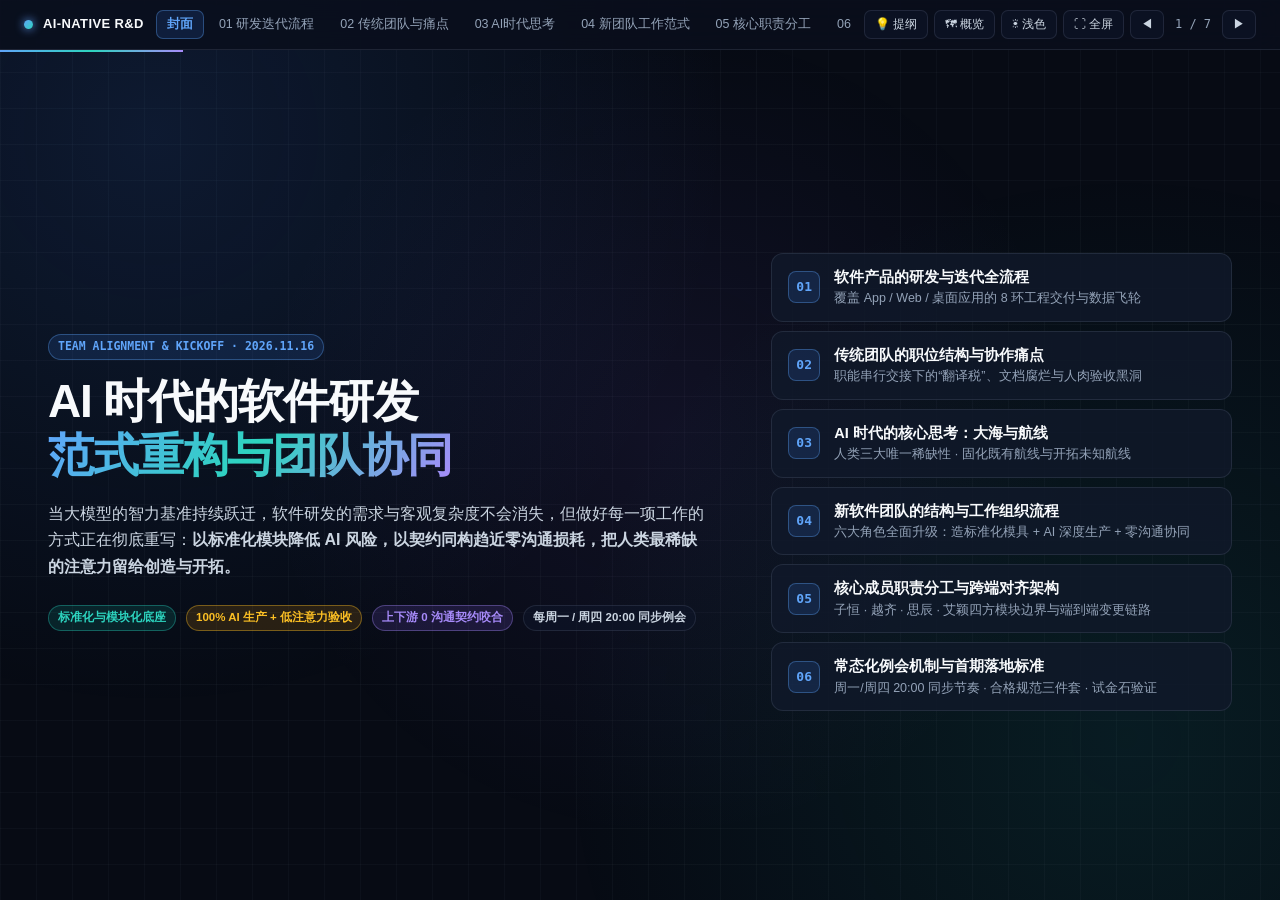
==== AI时代研发范式与团队分工.html @ 6a0eb31a "feat: update ia and flows doc" ====
<!DOCTYPE html>
<html lang="zh-CN" data-theme="dark">
<head>
  <meta charset="UTF-8" />
  <meta name="viewport" content="width=device-width, initial-scale=1.0" />
  <title>AI 时代的软件研发范式重构与团队协同启动会</title>
  <style>
    :root,
    [data-theme="dark"] {
      --bg-base: #070b14;
      --bg-ambient-1: rgba(59, 130, 246, 0.13);
      --bg-ambient-2: rgba(20, 184, 166, 0.10);
      --bg-ambient-3: rgba(139, 92, 246, 0.08);
      --bg-topbar: rgba(10, 15, 28, 0.86);
      --bg-card: rgba(17, 25, 42, 0.82);
      --bg-card-hover: rgba(24, 35, 58, 0.94);
      --bg-card-subtle: rgba(15, 23, 42, 0.55);
      --bg-elevated: #131c31;
      --bg-badge: rgba(59, 130, 246, 0.14);
      --border-subtle: rgba(148, 163, 184, 0.15);
      --border-strong: rgba(148, 163, 184, 0.28);
      --text-primary: #f8fafc;
      --text-secondary: #cbd5e1;
      --text-muted: #94a3b8;
      --accent-blue: #60a5fa;
      --accent-blue-bg: rgba(59, 130, 246, 0.14);
      --accent-blue-border: rgba(96, 165, 250, 0.35);
      --accent-teal: #2dd4bf;
      --accent-teal-bg: rgba(20, 184, 166, 0.14);
      --accent-teal-border: rgba(45, 212, 191, 0.35);
      --accent-amber: #fbbf24;
      --accent-amber-bg: rgba(245, 158, 11, 0.14);
      --accent-amber-border: rgba(251, 191, 36, 0.38);
      --accent-rose: #fb7185;
      --accent-rose-bg: rgba(244, 63, 94, 0.13);
      --accent-rose-border: rgba(251, 113, 133, 0.35);
      --accent-violet: #a78bfa;
      --accent-violet-bg: rgba(139, 92, 246, 0.15);
      --accent-violet-border: rgba(167, 139, 250, 0.36);
      --shadow-card: 0 10px 30px rgba(0, 0, 0, 0.32);
      --grid-line: rgba(148, 163, 184, 0.045);
      --ocean-deep: #071526;
      --ocean-mid: #0c233c;
      --ocean-ring: rgba(56, 189, 248, 0.16);
    }

    [data-theme="light"] {
      --bg-base: #f3f6fb;
      --bg-ambient-1: rgba(37, 99, 235, 0.07);
      --bg-ambient-2: rgba(13, 148, 136, 0.06);
      --bg-ambient-3: rgba(124, 58, 237, 0.05);
      --bg-topbar: rgba(255, 255, 255, 0.90);
      --bg-card: rgba(255, 255, 255, 0.94);
      --bg-card-hover: #ffffff;
      --bg-card-subtle: rgba(241, 245, 249, 0.85);
      --bg-elevated: #ffffff;
      --bg-badge: rgba(37, 99, 235, 0.09);
      --border-subtle: rgba(15, 23, 42, 0.10);
      --border-strong: rgba(15, 23, 42, 0.20);
      --text-primary: #0f172a;
      --text-secondary: #334155;
      --text-muted: #64748b;
      --accent-blue: #2563eb;
      --accent-blue-bg: rgba(37, 99, 235, 0.09);
      --accent-blue-border: rgba(37, 99, 235, 0.28);
      --accent-teal: #0d9488;
      --accent-teal-bg: rgba(13, 148, 136, 0.09);
      --accent-teal-border: rgba(13, 148, 136, 0.28);
      --accent-amber: #d97706;
      --accent-amber-bg: rgba(217, 119, 6, 0.10);
      --accent-amber-border: rgba(217, 119, 6, 0.30);
      --accent-rose: #e11d48;
      --accent-rose-bg: rgba(225, 29, 72, 0.08);
      --accent-rose-border: rgba(225, 29, 72, 0.26);
      --accent-violet: #7c3aed;
      --accent-violet-bg: rgba(124, 58, 237, 0.09);
      --accent-violet-border: rgba(124, 58, 237, 0.28);
      --shadow-card: 0 8px 24px rgba(15, 23, 42, 0.06);
      --grid-line: rgba(15, 23, 42, 0.035);
      --ocean-deep: #eff6ff;
      --ocean-mid: #e0f2fe;
      --ocean-ring: rgba(37, 99, 235, 0.22);
    }

    * {
      box-sizing: border-box;
      margin: 0;
      padding: 0;
    }

    html, body {
      width: 100%;
      height: 100%;
      overflow: hidden;
      background-color: var(--bg-base);
      color: var(--text-primary);
      font-family: -apple-system, BlinkMacSystemFont, "PingFang SC", "Hiragino Sans GB", "Microsoft YaHei", "Inter", sans-serif;
      -webkit-font-smoothing: antialiased;
      line-height: 1.55;
      transition: background-color 0.25s ease, color 0.25s ease;
    }

    body::before {
      content: "";
      position: fixed;
      inset: 0;
      pointer-events: none;
      background:
        radial-gradient(circle at 12% 15%, var(--bg-ambient-1), transparent 42%),
        radial-gradient(circle at 88% 82%, var(--bg-ambient-2), transparent 42%),
        radial-gradient(circle at 52% 48%, var(--bg-ambient-3), transparent 50%),
        linear-gradient(var(--grid-line) 1px, transparent 1px),
        linear-gradient(90deg, var(--grid-line) 1px, transparent 1px);
      background-size: 100% 100%, 100% 100%, 100% 100%, 36px 36px, 36px 36px;
      z-index: 0;
    }

    /* Top Navigation Bar */
    .topbar {
      position: relative;
      z-index: 30;
      height: 50px;
      display: flex;
      align-items: center;
      justify-content: space-between;
      padding: 0 24px;
      background: var(--bg-topbar);
      backdrop-filter: blur(14px);
      -webkit-backdrop-filter: blur(14px);
      border-bottom: 1px solid var(--border-subtle);
      gap: 12px;
    }

    .brand {
      display: flex;
      align-items: center;
      gap: 10px;
      font-size: 13px;
      font-weight: 700;
      letter-spacing: 0.03em;
      white-space: nowrap;
    }

    .brand-dot {
      width: 9px;
      height: 9px;
      border-radius: 50%;
      background: linear-gradient(135deg, var(--accent-blue), var(--accent-teal));
      box-shadow: 0 0 10px var(--accent-blue);
    }

    .nav-tabs {
      display: flex;
      align-items: center;
      gap: 4px;
      overflow-x: auto;
      scrollbar-width: none;
    }
    .nav-tabs::-webkit-scrollbar { display: none; }

    .nav-tab {
      border: 1px solid transparent;
      background: transparent;
      color: var(--text-muted);
      font-size: 12.5px;
      font-weight: 500;
      padding: 5px 10px;
      border-radius: 7px;
      cursor: pointer;
      white-space: nowrap;
      transition: all 0.18s ease;
      font-family: inherit;
    }

    .nav-tab:hover {
      color: var(--text-primary);
      background: var(--bg-card-subtle);
    }

    .nav-tab.active {
      color: var(--accent-blue);
      background: var(--accent-blue-bg);
      border-color: var(--accent-blue-border);
      font-weight: 600;
    }

    .controls {
      display: flex;
      align-items: center;
      gap: 6px;
      white-space: nowrap;
    }

    .ctrl-btn {
      border: 1px solid var(--border-subtle);
      background: var(--bg-card-subtle);
      color: var(--text-secondary);
      font-size: 12px;
      padding: 5px 10px;
      border-radius: 7px;
      cursor: pointer;
      display: inline-flex;
      align-items: center;
      gap: 5px;
      font-family: inherit;
      transition: all 0.16s ease;
    }

    .ctrl-btn:hover {
      border-color: var(--border-strong);
      color: var(--text-primary);
      background: var(--bg-card-hover);
    }

    .ctrl-btn.active {
      border-color: var(--accent-amber-border);
      background: var(--accent-amber-bg);
      color: var(--accent-amber);
    }

    .page-counter {
      font-family: "SF Mono", "JetBrains Mono", Menlo, monospace;
      font-size: 12px;
      color: var(--text-muted);
      min-width: 46px;
      text-align: center;
    }

    /* Progress Bar */
    .progress-track {
      position: fixed;
      top: 50px;
      left: 0;
      right: 0;
      height: 2px;
      background: transparent;
      z-index: 31;
    }

    .progress-fill {
      height: 100%;
      background: linear-gradient(90deg, var(--accent-blue), var(--accent-teal), var(--accent-violet));
      width: 0%;
      transition: width 0.3s cubic-bezier(0.22, 1, 0.36, 1);
    }

    /* Slide Stage */
    .deck-stage {
      position: relative;
      z-index: 10;
      width: 100%;
      height: calc(100vh - 50px);
      overflow: hidden;
    }

    .slide {
      position: absolute;
      inset: 0;
      padding: 22px 42px 26px;
      overflow-y: auto;
      display: none;
      flex-direction: column;
      opacity: 0;
      transform: translateY(10px);
      transition: opacity 0.28s ease, transform 0.28s ease;
    }

    .slide.active {
      display: flex;
      opacity: 1;
      transform: translateY(0);
    }

    .slide-inner {
      width: 100%;
      max-width: 1380px;
      margin: auto;
      display: flex;
      flex-direction: column;
      gap: 16px;
    }

    /* Common Header */
    .slide-header {
      display: flex;
      align-items: flex-end;
      justify-content: space-between;
      gap: 20px;
      border-bottom: 1px solid var(--border-subtle);
      padding-bottom: 12px;
    }

    .eyebrow {
      display: inline-flex;
      align-items: center;
      gap: 8px;
      font-family: "SF Mono", "JetBrains Mono", Menlo, monospace;
      font-size: 11.5px;
      font-weight: 600;
      text-transform: uppercase;
      letter-spacing: 0.08em;
      color: var(--accent-blue);
      margin-bottom: 5px;
    }

    .eyebrow-pill {
      padding: 2px 8px;
      border-radius: 999px;
      background: var(--accent-blue-bg);
      border: 1px solid var(--accent-blue-border);
    }

    .slide-title {
      font-size: clamp(22px, 2.1vw, 30px);
      font-weight: 800;
      letter-spacing: -0.02em;
      line-height: 1.25;
      color: var(--text-primary);
    }

    .slide-subtitle {
      font-size: 13.5px;
      color: var(--text-secondary);
      max-width: 540px;
      text-align: right;
      line-height: 1.5;
    }

    /* Cards & Utility Blocks */
    .card {
      background: var(--bg-card);
      border: 1px solid var(--border-subtle);
      border-radius: 14px;
      padding: 16px 18px;
      box-shadow: var(--shadow-card);
      backdrop-filter: blur(10px);
      -webkit-backdrop-filter: blur(10px);
      transition: border-color 0.2s ease, transform 0.2s ease, background 0.2s ease;
    }

    .card.interactive {
      cursor: pointer;
    }

    .card.interactive:hover {
      border-color: var(--accent-blue-border);
      background: var(--bg-card-hover);
      transform: translateY(-2px);
    }

    .badge {
      display: inline-flex;
      align-items: center;
      gap: 5px;
      font-size: 11.5px;
      font-weight: 600;
      padding: 3px 9px;
      border-radius: 999px;
      border: 1px solid var(--border-subtle);
      background: var(--bg-card-subtle);
      color: var(--text-secondary);
      white-space: nowrap;
    }

    .badge-blue { color: var(--accent-blue); background: var(--accent-blue-bg); border-color: var(--accent-blue-border); }
    .badge-teal { color: var(--accent-teal); background: var(--accent-teal-bg); border-color: var(--accent-teal-border); }
    .badge-amber { color: var(--accent-amber); background: var(--accent-amber-bg); border-color: var(--accent-amber-border); }
    .badge-rose { color: var(--accent-rose); background: var(--accent-rose-bg); border-color: var(--accent-rose-border); }
    .badge-violet { color: var(--accent-violet); background: var(--accent-violet-bg); border-color: var(--accent-violet-border); }

    .mono {
      font-family: "SF Mono", "JetBrains Mono", Menlo, monospace;
    }

    /* ================= SLIDE 00: COVER ================= */
    .cover-hero {
      padding: 28px 6px 10px;
      display: grid;
      grid-template-columns: 1.2fr 0.8fr;
      gap: 32px;
      align-items: center;
    }

    .cover-title {
      font-size: clamp(32px, 3.6vw, 50px);
      font-weight: 850;
      line-height: 1.18;
      letter-spacing: -0.025em;
      margin: 14px 0 18px;
    }

    .gradient-text {
      background: linear-gradient(125deg, var(--accent-blue), var(--accent-teal), var(--accent-violet));
      -webkit-background-clip: text;
      background-clip: text;
      color: transparent;
    }

    .cover-lead {
      font-size: clamp(15px, 1.25vw, 18px);
      color: var(--text-secondary);
      line-height: 1.68;
      max-width: 660px;
      margin-bottom: 24px;
    }

    .cover-meta-row {
      display: flex;
      flex-wrap: wrap;
      gap: 10px;
    }

    .agenda-stack {
      display: flex;
      flex-direction: column;
      gap: 9px;
    }

    .agenda-item {
      display: flex;
      align-items: center;
      gap: 14px;
      padding: 12px 16px;
      border-radius: 12px;
      background: var(--bg-card);
      border: 1px solid var(--border-subtle);
      cursor: pointer;
      transition: all 0.18s ease;
    }

    .agenda-item:hover {
      border-color: var(--accent-blue-border);
      transform: translateX(4px);
      background: var(--bg-card-hover);
    }

    .agenda-num {
      font-family: "SF Mono", "JetBrains Mono", Menlo, monospace;
      font-size: 13px;
      font-weight: 700;
      width: 32px;
      height: 32px;
      border-radius: 8px;
      display: flex;
      align-items: center;
      justify-content: center;
      background: var(--accent-blue-bg);
      color: var(--accent-blue);
      border: 1px solid var(--accent-blue-border);
      flex-shrink: 0;
    }

    .agenda-text h4 {
      font-size: 14.5px;
      font-weight: 700;
      color: var(--text-primary);
    }

    .agenda-text p {
      font-size: 12.5px;
      color: var(--text-muted);
      margin-top: 1px;
    }

    /* ================= SLIDE 01: PRODUCT LIFECYCLE ================= */
    .platform-strip {
      display: flex;
      align-items: center;
      justify-content: space-between;
      flex-wrap: wrap;
      gap: 12px;
      padding: 11px 18px;
      border-radius: 12px;
      background: var(--bg-card-subtle);
      border: 1px solid var(--border-subtle);
    }

    .platform-chips {
      display: flex;
      align-items: center;
      gap: 10px;
      flex-wrap: wrap;
    }

    .lifecycle-grid {
      display: grid;
      grid-template-columns: repeat(4, 1fr);
      gap: 14px;
      position: relative;
    }

    .stage-card {
      position: relative;
      display: flex;
      flex-direction: column;
      gap: 8px;
      padding: 15px 16px;
    }

    .stage-top {
      display: flex;
      align-items: center;
      justify-content: space-between;
      gap: 8px;
    }

    .stage-idx {
      font-family: "SF Mono", "JetBrains Mono", Menlo, monospace;
      font-size: 12px;
      font-weight: 700;
      padding: 2px 8px;
      border-radius: 6px;
    }

    .stage-card h3 {
      font-size: 16.5px;
      font-weight: 750;
      color: var(--text-primary);
    }

    .stage-card p {
      font-size: 13px;
      color: var(--text-secondary);
      line-height: 1.55;
    }

    .stage-deliverable {
      margin-top: auto;
      padding-top: 8px;
      border-top: 1px dashed var(--border-subtle);
      font-size: 12px;
      color: var(--text-muted);
      display: flex;
      align-items: center;
      justify-content: space-between;
      gap: 6px;
    }

    .flywheel-bar {
      display: flex;
      align-items: center;
      justify-content: space-between;
      gap: 16px;
      padding: 13px 20px;
      border-radius: 12px;
      background: linear-gradient(90deg, var(--accent-teal-bg), var(--accent-blue-bg));
      border: 1px solid var(--accent-teal-border);
    }

    /* ================= SLIDE 02: TRADITIONAL TEAM ================= */
    .trad-roles-grid {
      display: grid;
      grid-template-columns: repeat(4, 1fr);
      gap: 11px;
    }

    .trad-role {
      padding: 12px 14px;
      display: flex;
      flex-direction: column;
      gap: 5px;
    }

    .trad-role-head {
      display: flex;
      align-items: center;
      justify-content: space-between;
      gap: 8px;
    }

    .trad-role h4 {
      font-size: 15px;
      font-weight: 700;
    }

    .trad-role p {
      font-size: 12.5px;
      color: var(--text-secondary);
      line-height: 1.48;
    }

    .trad-artifact {
      font-size: 11.5px;
      color: var(--text-muted);
      margin-top: auto;
      padding-top: 6px;
      border-top: 1px solid var(--border-subtle);
    }

    .handoff-chain {
      display: flex;
      align-items: center;
      justify-content: space-between;
      padding: 10px 16px;
      border-radius: 11px;
      background: var(--accent-rose-bg);
      border: 1px solid var(--accent-rose-border);
      font-size: 12.5px;
      color: var(--text-primary);
      gap: 10px;
      flex-wrap: wrap;
    }

    .pain-grid {
      display: grid;
      grid-template-columns: repeat(3, 1fr);
      gap: 14px;
    }

    .pain-card {
      border-left: 3px solid var(--accent-rose);
      padding: 14px 16px;
      display: flex;
      flex-direction: column;
      gap: 6px;
    }

    .pain-card h4 {
      font-size: 15px;
      font-weight: 750;
      color: var(--accent-rose);
    }

    .pain-card p {
      font-size: 13px;
      color: var(--text-secondary);
      line-height: 1.55;
    }

    /* ================= SLIDE 03: AI ERA THINKING (OCEAN & ROUTES) ================= */
    .scarcity-banner {
      display: grid;
      grid-template-columns: 1.15fr 0.85fr;
      gap: 16px;
      padding: 14px 20px;
      border-radius: 14px;
      background: linear-gradient(120deg, var(--accent-amber-bg), var(--accent-violet-bg));
      border: 1px solid var(--accent-amber-border);
      align-items: center;
    }

    .scarcity-pills {
      display: flex;
      gap: 8px;
      justify-content: flex-end;
      flex-wrap: wrap;
    }

    .scarcity-pill {
      padding: 7px 13px;
      border-radius: 10px;
      background: var(--bg-card);
      border: 1px solid var(--accent-amber-border);
      font-size: 13px;
      font-weight: 700;
      color: var(--accent-amber);
    }

    .ocean-layout {
      display: grid;
      grid-template-columns: 1.05fr 0.95fr;
      gap: 18px;
      align-items: stretch;
    }

    .ocean-canvas-card {
      padding: 14px 16px;
      display: flex;
      flex-direction: column;
      justify-content: space-between;
      gap: 10px;
    }

    .ocean-svg-wrap {
      width: 100%;
      border-radius: 11px;
      overflow: hidden;
      border: 1px solid var(--border-subtle);
      background: radial-gradient(circle at 50% 50%, var(--ocean-mid), var(--ocean-deep));
    }

    .ocean-legend {
      display: grid;
      grid-template-columns: repeat(3, 1fr);
      gap: 8px;
      font-size: 12px;
    }

    .legend-box {
      padding: 7px 10px;
      border-radius: 8px;
      background: var(--bg-card-subtle);
      border: 1px solid var(--border-subtle);
    }

    .synergy-col {
      display: flex;
      flex-direction: column;
      gap: 12px;
    }

    .synergy-card {
      flex: 1;
      display: flex;
      flex-direction: column;
      gap: 8px;
      padding: 16px 18px;
    }

    .synergy-card h3 {
      font-size: 16.5px;
      font-weight: 750;
      display: flex;
      align-items: center;
      gap: 8px;
    }

    .synergy-card p, .synergy-card li {
      font-size: 13.2px;
      color: var(--text-secondary);
      line-height: 1.56;
    }

    .synergy-list {
      padding-left: 18px;
      display: flex;
      flex-direction: column;
      gap: 5px;
    }

    /* ================= SLIDE 04: NEW SOFTWARE TEAM ================= */
    .paradigm-pillars {
      display: grid;
      grid-template-columns: repeat(3, 1fr);
      gap: 12px;
    }

    .pillar-box {
      padding: 11px 14px;
      border-radius: 12px;
      background: var(--bg-card-subtle);
      border: 1px solid var(--border-subtle);
    }

    .pillar-box h4 {
      font-size: 13.5px;
      font-weight: 750;
      margin-bottom: 4px;
      display: flex;
      align-items: center;
      gap: 6px;
    }

    .pillar-box p {
      font-size: 12.2px;
      color: var(--text-secondary);
      line-height: 1.48;
    }

    .roles-bento {
      display: grid;
      grid-template-columns: repeat(3, 1fr);
      gap: 12px;
    }

    .role-new-card {
      padding: 13px 15px;
      display: flex;
      flex-direction: column;
      gap: 8px;
    }

    .role-new-top {
      display: flex;
      align-items: center;
      justify-content: space-between;
      gap: 8px;
    }

    .role-new-top h3 {
      font-size: 15.5px;
      font-weight: 750;
    }

    .dual-track-item {
      padding: 7px 10px;
      border-radius: 8px;
      background: var(--bg-card-subtle);
      border: 1px solid var(--border-subtle);
      font-size: 12.3px;
      line-height: 1.48;
      color: var(--text-secondary);
    }

    .dual-track-item strong {
      color: var(--text-primary);
      display: inline-block;
      margin-right: 4px;
    }

    /* ================= SLIDE 05: 4 MEMBERS ASSIGNMENT ================= */
    .scope-notice {
      display: flex;
      align-items: center;
      justify-content: space-between;
      flex-wrap: wrap;
      gap: 10px;
      padding: 10px 16px;
      border-radius: 11px;
      background: var(--accent-violet-bg);
      border: 1px solid var(--accent-violet-border);
      font-size: 12.8px;
    }

    .members-grid {
      display: grid;
      grid-template-columns: repeat(2, 1fr);
      gap: 13px;
    }

    .member-card {
      padding: 14px 17px;
      display: flex;
      flex-direction: column;
      gap: 9px;
      position: relative;
    }

    .member-header {
      display: flex;
      align-items: center;
      justify-content: space-between;
      gap: 10px;
    }

    .member-person {
      display: flex;
      align-items: center;
      gap: 10px;
    }

    .avatar {
      width: 34px;
      height: 34px;
      border-radius: 10px;
      display: flex;
      align-items: center;
      justify-content: center;
      font-weight: 800;
      font-size: 14px;
      flex-shrink: 0;
    }

    .member-name {
      font-size: 17px;
      font-weight: 800;
      color: var(--text-primary);
    }

    .member-role {
      font-size: 12px;
      color: var(--text-muted);
    }

    .member-points {
      list-style: none;
      display: flex;
      flex-direction: column;
      gap: 5px;
      font-size: 13px;
      color: var(--text-secondary);
      line-height: 1.5;
    }

    .member-points li {
      position: relative;
      padding-left: 15px;
    }

    .member-points li::before {
      content: "•";
      position: absolute;
      left: 2px;
      color: var(--accent-blue);
      font-weight: 900;
    }

    .align-tags {
      margin-top: auto;
      padding-top: 7px;
      border-top: 1px dashed var(--border-subtle);
      display: flex;
      align-items: center;
      flex-wrap: wrap;
      gap: 6px;
    }

    .topology-box {
      padding: 12px 18px;
      border-radius: 13px;
      background: var(--bg-card);
      border: 1px solid var(--accent-teal-border);
      display: flex;
      flex-direction: column;
      gap: 8px;
    }

    .pipeline-steps {
      display: grid;
      grid-template-columns: repeat(4, 1fr);
      gap: 10px;
      align-items: center;
    }

    .pipe-node {
      padding: 8px 12px;
      border-radius: 9px;
      background: var(--bg-card-subtle);
      border: 1px solid var(--border-strong);
      font-size: 12.5px;
      position: relative;
    }

    .pipe-node:not(:last-child)::after {
      content: "➔";
      position: absolute;
      right: -10px;
      top: 50%;
      transform: translateY(-50%);
      font-size: 11px;
      color: var(--accent-teal);
      font-weight: 800;
      z-index: 2;
    }

    @media (max-width: 1120px) {
      .pipe-node:not(:last-child)::after {
        display: none;
      }
    }

    .pipe-node strong {
      display: block;
      font-size: 13px;
      color: var(--accent-teal);
      margin-bottom: 2px;
    }

    /* ================= SLIDE 06: RHYTHM & NEXT STEPS ================= */
    .rhythm-layout {
      display: grid;
      grid-template-columns: 1.05fr 0.95fr;
      gap: 16px;
    }

    .cadence-hero {
      padding: 18px 20px;
      border-radius: 14px;
      background: linear-gradient(135deg, var(--accent-blue-bg), var(--accent-teal-bg));
      border: 1px solid var(--accent-blue-border);
      display: flex;
      flex-direction: column;
      gap: 12px;
    }

    .clock-row {
      display: flex;
      align-items: center;
      gap: 12px;
      flex-wrap: wrap;
    }

    .time-pill {
      font-family: "SF Mono", "JetBrains Mono", Menlo, monospace;
      font-size: 18px;
      font-weight: 800;
      padding: 8px 16px;
      border-radius: 11px;
      background: var(--bg-card);
      border: 1px solid var(--accent-blue-border);
      color: var(--accent-blue);
    }

    .deliverable-list {
      display: flex;
      flex-direction: column;
      gap: 10px;
    }

    .deliv-item {
      padding: 12px 14px;
      border-radius: 11px;
      background: var(--bg-card-subtle);
      border: 1px solid var(--border-subtle);
      display: flex;
      gap: 12px;
      align-items: flex-start;
    }

    .deliv-num {
      width: 26px;
      height: 26px;
      border-radius: 7px;
      background: var(--accent-teal-bg);
      color: var(--accent-teal);
      border: 1px solid var(--accent-teal-border);
      font-family: "SF Mono", "JetBrains Mono", Menlo, monospace;
      font-size: 12.5px;
      font-weight: 700;
      display: flex;
      align-items: center;
      justify-content: center;
      flex-shrink: 0;
      margin-top: 2px;
    }

    .mindset-strip {
      display: grid;
      grid-template-columns: repeat(3, 1fr);
      gap: 13px;
    }

    /* Speaker Notes Drawer */
    .notes-drawer {
      position: fixed;
      bottom: 16px;
      right: 20px;
      width: min(480px, calc(100vw - 40px));
      background: var(--bg-elevated);
      border: 1px solid var(--accent-amber-border);
      border-radius: 14px;
      padding: 14px 18px;
      box-shadow: 0 20px 45px rgba(0, 0, 0, 0.5);
      z-index: 60;
      display: none;
      flex-direction: column;
      gap: 8px;
    }

    .notes-drawer.open {
      display: flex;
    }

    .notes-header {
      display: flex;
      align-items: center;
      justify-content: space-between;
      font-size: 12.5px;
      font-weight: 700;
      color: var(--accent-amber);
    }

    .notes-body {
      font-size: 13px;
      color: var(--text-secondary);
      line-height: 1.6;
    }

    /* Spotlight Modal */
    .modal-backdrop {
      position: fixed;
      inset: 0;
      background: rgba(3, 7, 18, 0.76);
      backdrop-filter: blur(8px);
      -webkit-backdrop-filter: blur(8px);
      z-index: 80;
      display: none;
      align-items: center;
      justify-content: center;
      padding: 24px;
    }

    .modal-backdrop.open {
      display: flex;
    }

    .modal-card {
      width: min(720px, 100%);
      background: var(--bg-elevated);
      border: 1px solid var(--accent-blue-border);
      border-radius: 18px;
      padding: 28px 32px;
      box-shadow: 0 24px 60px rgba(0, 0, 0, 0.55);
      display: flex;
      flex-direction: column;
      gap: 16px;
    }

    /* Overview Grid Modal */
    .overview-modal {
      position: fixed;
      inset: 0;
      background: var(--bg-topbar);
      backdrop-filter: blur(14px);
      -webkit-backdrop-filter: blur(14px);
      z-index: 75;
      display: none;
      flex-direction: column;
      padding: 32px 44px;
      overflow-y: auto;
    }

    .overview-modal.open {
      display: flex;
    }

    .overview-grid {
      display: grid;
      grid-template-columns: repeat(auto-fill, minmax(300px, 1fr));
      gap: 16px;
      margin-top: 20px;
    }

    .overview-item {
      padding: 18px;
      border-radius: 14px;
      background: var(--bg-card);
      border: 1px solid var(--border-subtle);
      cursor: pointer;
      transition: all 0.18s ease;
    }

    .overview-item:hover, .overview-item.current {
      border-color: var(--accent-blue);
      transform: translateY(-3px);
    }

    @media (max-width: 1120px) {
      .cover-hero, .ocean-layout, .rhythm-layout, .scarcity-banner {
        grid-template-columns: 1fr;
      }
      .lifecycle-grid, .trad-roles-grid {
        grid-template-columns: repeat(2, 1fr);
      }
      .roles-bento, .pain-grid, .paradigm-pillars, .mindset-strip {
        grid-template-columns: 1fr;
      }
      .members-grid, .pipeline-steps {
        grid-template-columns: 1fr;
      }
      .slide {
        padding: 18px 20px 28px;
      }
      .slide-header {
        flex-direction: column;
        align-items: flex-start;
      }
      .slide-subtitle {
        text-align: left;
      }
    }

    @media print {
      html, body {
        height: auto;
        overflow: visible;
        background: #ffffff !important;
        color: #0f172a !important;
      }
      .topbar, .progress-track, .notes-drawer, .modal-backdrop, .overview-modal {
        display: none !important;
      }
      .deck-stage {
        height: auto;
        overflow: visible;
      }
      .slide {
        position: relative;
        display: flex !important;
        opacity: 1 !important;
        transform: none !important;
        page-break-after: always;
        min-height: 95vh;
        padding: 24px;
      }
    }
  </style>
</head>
<body>

  <!-- Top Navigation & Presenter Controls -->
  <header class="topbar">
    <div class="brand">
      <span class="brand-dot"></span>
      <span>AI-NATIVE R&amp;D</span>
    </div>

    <nav class="nav-tabs" id="navTabs">
      <button class="nav-tab active" data-index="0">封面</button>
      <button class="nav-tab" data-index="1">01 研发迭代流程</button>
      <button class="nav-tab" data-index="2">02 传统团队与痛点</button>
      <button class="nav-tab" data-index="3">03 AI时代思考</button>
      <button class="nav-tab" data-index="4">04 新团队工作范式</button>
      <button class="nav-tab" data-index="5">05 核心职责分工</button>
      <button class="nav-tab" data-index="6">06 双周例会与落地</button>
    </nav>

    <div class="controls">
      <button class="ctrl-btn" id="btnNotes" title="切换演讲提纲 (快捷键 N)">💡 提纲</button>
      <button class="ctrl-btn" id="btnOverview" title="全览导航 (快捷键 G)">🗺 概览</button>
      <button class="ctrl-btn" id="btnTheme" title="切换深浅色主题 (快捷键 T)">☀ 浅色</button>
      <button class="ctrl-btn" id="btnFullscreen" title="全屏演示 (快捷键 F)">⛶ 全屏</button>
      <button class="ctrl-btn" id="btnPrev" title="上一页 (←)">◀</button>
      <span class="page-counter" id="pageCounter">1 / 7</span>
      <button class="ctrl-btn" id="btnNext" title="下一页 (→)">▶</button>
    </div>
  </header>

  <div class="progress-track">
    <div class="progress-fill" id="progressFill"></div>
  </div>

  <!-- Main Slides Stage -->
  <main class="deck-stage" id="deckStage">

    <!-- ==================== SLIDE 00: COVER ==================== -->
    <section class="slide active" data-notes="【开场话术提示】今晚召集大家一起开会，核心有两件事：第一，对齐我们对软件研发全貌、传统协作痛点以及 AI 时代团队如何协同的底层共识；第二，明确接下来我们团队在产品、UI/UX、iOS、Android、Go、Python 各个方向上的标准化建设分工，以及之后每周一、周四晚 8 点的常态化同步机制。">
      <div class="slide-inner">
        <div class="cover-hero">
          <div>
            <span class="badge badge-blue mono">TEAM ALIGNMENT &amp; KICKOFF · 2026.11.16</span>
            <h1 class="cover-title">
              AI 时代的软件研发<br />
              <span class="gradient-text">范式重构与团队协同</span>
            </h1>
            <p class="cover-lead">
              当大模型的智力基准持续跃迁，软件研发的需求与客观复杂度不会消失，但做好每一项工作的方式正在彻底重写：<strong>以标准化模块降低 AI 风险，以契约同构趋近零沟通损耗，把人类最稀缺的注意力留给创造与开拓。</strong>
            </p>
            <div class="cover-meta-row">
              <span class="badge badge-teal">标准化与模块化底座</span>
              <span class="badge badge-amber">100% AI 生产 + 低注意力验收</span>
              <span class="badge badge-violet">上下游 0 沟通契约咬合</span>
              <span class="badge">每周一 / 周四 20:00 同步例会</span>
            </div>
          </div>

          <div class="agenda-stack">
            <div class="agenda-item" onclick="goToSlide(1)">
              <div class="agenda-num">01</div>
              <div class="agenda-text">
                <h4>软件产品的研发与迭代全流程</h4>
                <p>覆盖 App / Web / 桌面应用的 8 环工程交付与数据飞轮</p>
              </div>
            </div>
            <div class="agenda-item" onclick="goToSlide(2)">
              <div class="agenda-num">02</div>
              <div class="agenda-text">
                <h4>传统团队的职位结构与协作痛点</h4>
                <p>职能串行交接下的“翻译税”、文档腐烂与人肉验收黑洞</p>
              </div>
            </div>
            <div class="agenda-item" onclick="goToSlide(3)">
              <div class="agenda-num">03</div>
              <div class="agenda-text">
                <h4>AI 时代的核心思考：大海与航线</h4>
                <p>人类三大唯一稀缺性 · 固化既有航线与开拓未知航线</p>
              </div>
            </div>
            <div class="agenda-item" onclick="goToSlide(4)">
              <div class="agenda-num">04</div>
              <div class="agenda-text">
                <h4>新软件团队的结构与工作组织流程</h4>
                <p>六大角色全面升级：造标准化模具 + AI 深度生产 + 零沟通协同</p>
              </div>
            </div>
            <div class="agenda-item" onclick="goToSlide(5)">
              <div class="agenda-num">05</div>
              <div class="agenda-text">
                <h4>核心成员职责分工与跨端对齐架构</h4>
                <p>子恒 · 越齐 · 思辰 · 艾颖四方模块边界与端到端变更链路</p>
              </div>
            </div>
            <div class="agenda-item" onclick="goToSlide(6)">
              <div class="agenda-num">06</div>
              <div class="agenda-text">
                <h4>常态化例会机制与首期落地标准</h4>
                <p>周一/周四 20:00 同步节奏 · 合格规范三件套 · 试金石验证</p>
              </div>
            </div>
          </div>
        </div>
      </div>
    </section>

    <!-- ==================== SLIDE 01: PRODUCT R&D LIFECYCLE ==================== -->
    <section class="slide" data-notes="【第 1 页提示】先拉齐客观全貌：无论做 iOS/Android App、Web 还是桌面客户端，一套完整软件工程都逃不开这 8 个环节（在原本 7 环基础上补齐了连接开发与上线的测试验证环）。重点强调底部：数据分析和运维监控不是终点，而是反哺下一轮需求调研与产品设计的闭环飞轮。">
      <div class="slide-inner">
        <div class="slide-header">
          <div>
            <div class="eyebrow"><span class="eyebrow-pill">PAGE 01</span> SOFTWARE ENGINEERING LIFECYCLE</div>
            <h2 class="slide-title">软件产品的研发与持续迭代全流程</h2>
          </div>
          <p class="slide-subtitle">
            无论是移动 App、Web 应用还是桌面端软件，从想法诞生到持续生命力演进，均由以下环环相扣的工程闭环构成。
          </p>
        </div>

        <div class="platform-strip">
          <div style="font-size:13px;font-weight:700;color:var(--text-primary);">统一适用的产品终端形态：</div>
          <div class="platform-chips">
            <span class="badge badge-blue">📱 移动 App 应用（iOS / Android）</span>
            <span class="badge badge-teal">🌐 Web 响应式应用（Browser / H5）</span>
            <span class="badge badge-violet">🖥 桌面应用（macOS / Windows）</span>
          </div>
        </div>

        <div class="lifecycle-grid">
          <div class="card stage-card">
            <div class="stage-top">
              <span class="stage-idx badge-amber">STEP 01</span>
              <span class="badge">价值源头</span>
            </div>
            <h3>需求调研</h3>
            <p>洞察真实用户痛点与高频场景，评估市场空间与商业可行性，明确“为谁解决什么真问题”。</p>
            <div class="stage-deliverable"><span>核心产出</span><strong>痛点洞察 / 机会边界</strong></div>
          </div>

          <div class="card stage-card">
            <div class="stage-top">
              <span class="stage-idx badge-blue">STEP 02</span>
              <span class="badge">逻辑定义</span>
            </div>
            <h3>产品设计</h3>
            <p>划定功能范围，抽象静态领域数据模型与动态业务规则，规划多端信息架构、流程与单页规格。</p>
            <div class="stage-deliverable"><span>核心产出</span><strong>产品规格书 / 交互原型</strong></div>
          </div>

          <div class="card stage-card">
            <div class="stage-top">
              <span class="stage-idx badge-violet">STEP 03</span>
              <span class="badge">体验具象</span>
            </div>
            <h3>UI / UX 设计</h3>
            <p>建立品牌视觉语言（色彩/字体/间距）、跨页复用组件体系与多端栅格适配，打磨交互体验细节。</p>
            <div class="stage-deliverable"><span>核心产出</span><strong>设计系统 / 高保真设计稿</strong></div>
          </div>

          <div class="card stage-card">
            <div class="stage-top">
              <span class="stage-idx badge-teal">STEP 04</span>
              <span class="badge">视图交互</span>
            </div>
            <h3>前端 / 客户端开发</h3>
            <p>在 App（iOS/Android）、Web 或桌面端实现界面组件渲染、本地状态管理、路由流转与接口对接。</p>
            <div class="stage-deliverable"><span>核心产出</span><strong>多端客户端安装包 / 前端工程</strong></div>
          </div>

          <div class="card stage-card">
            <div class="stage-top">
              <span class="stage-idx badge-teal">STEP 05</span>
              <span class="badge">数据与逻辑底座</span>
            </div>
            <h3>后端开发</h3>
            <p>构建领域服务（Go / Python 等）、数据库持久化表结构、API 接口契约、权限鉴权与高并发治理。</p>
            <div class="stage-deliverable"><span>核心产出</span><strong>服务端工程 / API 接口服务</strong></div>
          </div>

          <div class="card stage-card">
            <div class="stage-top">
              <span class="stage-idx badge-blue">STEP 06</span>
              <span class="badge">质量门禁</span>
            </div>
            <h3>测试与验收</h3>
            <p>前后端全链路联调，覆盖正常路径、边界条件与极端异常状态核验，确保交付质量符合预期。</p>
            <div class="stage-deliverable"><span>核心产出</span><strong>验收报告 / 准出放行单</strong></div>
          </div>

          <div class="card stage-card">
            <div class="stage-top">
              <span class="stage-idx badge-violet">STEP 07</span>
              <span class="badge">稳定交付</span>
            </div>
            <h3>系统运维</h3>
            <p>搭建 CI/CD 持续集成部署流水线、多环境隔离、灰度发布策略、线上性能监控告警与容灾回滚。</p>
            <div class="stage-deliverable"><span>核心产出</span><strong>稳定生产环境 / 监控体系</strong></div>
          </div>

          <div class="card stage-card">
            <div class="stage-top">
              <span class="stage-idx badge-amber">STEP 08</span>
              <span class="badge">度量反哺</span>
            </div>
            <h3>数据分析</h3>
            <p>围绕北极星指标与核心转化漏斗采集埋点事件，量化验证产品假设、定位流失卡点并驱动新迭代。</p>
            <div class="stage-deliverable"><span>核心产出</span><strong>漏斗归因洞察 / 迭代输入</strong></div>
          </div>
        </div>

        <div class="flywheel-bar">
          <div style="display:flex;align-items:center;gap:10px;font-size:13.5px;">
            <span class="badge badge-teal mono">ITERATION FLYWHEEL</span>
            <span><strong>持续迭代闭环：</strong>需求调研 → 产品 → 设计 → 前后端研发 → 测试运维上线 → <strong>数据分析与线上反馈逆向驱动下一轮产品演进</strong></span>
          </div>
          <span class="mono" style="font-size:12px;color:var(--accent-teal);">01 ➔ 08 ➔ 01 LOOP</span>
        </div>
      </div>
    </section>

    <!-- ==================== SLIDE 02: TRADITIONAL TEAM & PAIN POINTS ==================== -->
    <section class="slide" data-notes="【第 2 页提示】传统团队按职能切分成了 7~8 个独立工种。这套分工在纯手工时代合理，但今天暴露出三大致命内耗：1. 每一棒都在用不同语言重写同一件事（传话筒翻译税）；2. 文档和设计稿都是阶段性快照，改三次就和线上代码脱节（没有单一事实源，AI 读了也会精神分裂）；3. 因为上游没刚性契约，验收全靠人肉盯细节。">
      <div class="slide-inner">
        <div class="slide-header">
          <div>
            <div class="eyebrow"><span class="eyebrow-pill">PAGE 02</span> TRADITIONAL ORGANIZATION &amp; FRICTION</div>
            <h2 class="slide-title">传统软件团队的职位结构与工作组织痛点</h2>
          </div>
          <p class="slide-subtitle">
            按专业职能切分岗位、以人工文档和会议推进交接，每一棒都在产生“信息翻译损耗”。
          </p>
        </div>

        <div class="trad-roles-grid">
          <div class="card trad-role">
            <div class="trad-role-head"><h4>用户与商业研究</h4><span class="badge">洞察岗</span></div>
            <p>竞品调研、用户访谈、商业测算，输出独立的行业与用研分析报告。</p>
            <div class="trad-artifact">传统交付：PPT 调研报告 / 访谈纪要</div>
          </div>
          <div class="card trad-role">
            <div class="trad-role-head"><h4>产品经理 (PM)</h4><span class="badge">定义岗</span></div>
            <p>把调研转化为功能需求，撰写大段自然语言 PRD，频繁拉会对齐各方理解。</p>
            <div class="trad-artifact">传统交付：散文式 PRD / 阶段增量补充包</div>
          </div>
          <div class="card trad-role">
            <div class="trad-role-head"><h4>UI / UX 设计师</h4><span class="badge">视觉岗</span></div>
            <p>消化 PRD 后逐张绘制页面画板，手动维护图层命名、切图标注与交互说明。</p>
            <div class="trad-artifact">传统交付：独立设计图层 / 静态标注稿</div>
          </div>
          <div class="card trad-role">
            <div class="trad-role-head"><h4>前端开发工程师</h4><span class="badge">客户端岗</span></div>
            <p>对照设计稿手写布局与状态逻辑，再对接后端接口字段，多端各自独立实现。</p>
            <div class="trad-artifact">传统交付：各端异构 UI 与状态代码</div>
          </div>
          <div class="card trad-role">
            <div class="trad-role-head"><h4>后端开发工程师</h4><span class="badge">服务端岗</span></div>
            <p>自行理解业务并建表、写接口 CRUD，维护另一套接口文档供前端联调。</p>
            <div class="trad-artifact">传统交付：数据库表 / 手写接口文档</div>
          </div>
          <div class="card trad-role">
            <div class="trad-role-head"><h4>数据分析师</h4><span class="badge">度量岗</span></div>
            <p>往往在功能开发尾声补提埋点表格，上线后手工写 SQL 取数制作分析报表。</p>
            <div class="trad-artifact">传统交付：Excel 埋点需求表 / 专题报表</div>
          </div>
          <div class="card trad-role">
            <div class="trad-role-head"><h4>运维工程师</h4><span class="badge">基建岗</span></div>
            <p>管理服务器环境配置、打包发版审批、盯守线上报警并配合研发排查事故。</p>
            <div class="trad-artifact">传统交付：部署脚本 / 运维工单响应</div>
          </div>
          <div class="card trad-role">
            <div class="trad-role-head"><h4>测试 / QA (穿插)</h4><span class="badge">质检岗</span></div>
            <p>重新阅读 PRD 编写测试用例，搭建前置数据并大量依靠人工点击回归验收。</p>
            <div class="trad-artifact">传统交付：手工测试表 / Bug 缺陷单</div>
          </div>
        </div>

        <div class="handoff-chain">
          <strong>传统串行“传话筒”链路：</strong>
          <span>用研报告 ➔ 散文 PRD ➔ 独立设计稿 ➔ iOS/Android/Web 各自理解编码 ⇄ 后端接口表 ➔ 手工测试回归 ➔ 事后补埋点</span>
        </div>

        <div class="pain-grid">
          <div class="card pain-card">
            <h4>痛点一：多源异构与高昂“翻译税”</h4>
            <p>产品、设计、客户端、后端各自使用完全不同的目录结构与术语命名。每一次上下游交接都是一次“有损人工翻译”，开会拉通成本随人数呈指数级膨胀。</p>
          </div>
          <div class="card pain-card">
            <h4>痛点二：快照文档腐烂，无单一事实源</h4>
            <p>习惯堆砌“一期 PRD”、“V1.2 变更说明”，迭代三轮后没有任何一份文档代表当前系统的完整真相。AI 一旦读取这种前后矛盾的碎片，必然产生严重幻觉。</p>
          </div>
          <div class="card pain-card">
            <h4>痛点三：高注意力消耗的验收黑洞</h4>
            <p>因为上游缺乏严密的结构化契约，下游实现不可控，团队不得不把大量宝贵注意力耗费在反复评审对细节、逐行查低级 Bug 与手工凑数据点页面上。</p>
          </div>
        </div>
      </div>
    </section>

    <!-- ==================== SLIDE 03: AI ERA THINKING (OCEAN & SHIPPING LANES) ==================== -->
    <section class="slide" data-notes="【第 3 页提示】这是整场会的灵魂页：大模型越来越强，代码和文档的生产本身不再稀缺，人类只剩三样东西真正稀缺：注意力、创造力、信息吞吐带宽。怎么协同？左边用大海打比方：大海是 AI 的全部知识与潜在能力圈；如果我们不在海上建航标规范，AI 就会概率发散迷航，我们验收要花 100% 注意力。所以第一件事是把已会做的事高度标准化、模块化，修成有灯塔的固定航线；第二件事是借助 AI 去未知海域开拓新航线，跑通后再修成新的自动化航线！">
      <div class="slide-inner">
        <div class="slide-header">
          <div>
            <div class="eyebrow"><span class="eyebrow-pill">PAGE 03</span> THINKING IN THE AI ERA</div>
            <h2 class="slide-title">AI 时代的底层思考：稀缺性转移与“大海航线”协同论</h2>
          </div>
          <p class="slide-subtitle">
            当大模型智力基准不断跃升，“生成与执行”不再稀缺，人机协同的核心转向保护与放大人类稀缺带宽。
          </p>
        </div>

        <div class="scarcity-banner">
          <div>
            <div class="mono" style="font-size:11.5px;font-weight:700;color:var(--accent-amber);margin-bottom:3px;">THE ONLY TRUE SCARCITY</div>
            <div style="font-size:15.5px;font-weight:750;color:var(--text-primary);">
              随着大模型智力基准水平持续进步，未来唯一的稀缺性属于人类自身：
            </div>
          </div>
          <div class="scarcity-pills">
            <span class="scarcity-pill">🎯 人类的注意力</span>
            <span class="scarcity-pill">✨ 人类的创造力</span>
            <span class="scarcity-pill">⚡ 信息吞吐能力</span>
          </div>
        </div>

        <div class="ocean-layout">
          <!-- Left: Bespoke Ocean & Shipping Routes SVG Metaphor -->
          <div class="card ocean-canvas-card">
            <div style="display:flex;align-items:center;justify-content:space-between;">
              <strong style="font-size:14.5px;">隐喻海图：AI 知识大海 × 已知固定航线 × 开拓新航线</strong>
              <span class="badge badge-teal">能力扩张飞轮</span>
            </div>

            <div class="ocean-svg-wrap">
              <svg viewBox="0 0 620 275" width="100%" height="100%" style="display:block;" xmlns="http://www.w3.org/2000/svg">
                <defs>
                  <linearGradient id="laneKnown" x1="0%" y1="0%" x2="100%" y2="0%">
                    <stop offset="0%" stop-color="#3b82f6" />
                    <stop offset="100%" stop-color="#2dd4bf" />
                  </linearGradient>
                  <linearGradient id="laneNew" x1="0%" y1="100%" x2="100%" y2="0%">
                    <stop offset="0%" stop-color="#2dd4bf" />
                    <stop offset="100%" stop-color="#fbbf24" />
                  </linearGradient>
                </defs>

                <!-- Concentric Bathymetric Rings (Vast AI Ocean) -->
                <ellipse cx="320" cy="145" rx="285" ry="118" fill="none" style="stroke:var(--ocean-ring)" stroke-dasharray="4 6" />
                <ellipse cx="320" cy="145" rx="215" ry="88" fill="none" style="stroke:var(--ocean-ring)" stroke-dasharray="3 5" />
                <ellipse cx="230" cy="165" rx="135" ry="58" style="fill:var(--accent-teal-bg);stroke:var(--accent-teal-border)" />

                <!-- Ocean Label -->
                <text x="392" y="34" style="fill:var(--text-secondary)" font-size="12" font-weight="600">🌊 浩瀚大海：AI 的全部知识与潜在能力圈</text>
                <text x="392" y="51" style="fill:var(--text-muted)" font-size="10.5">（无规范裸奔 = 概率发散迷航，高验收风险）</text>

                <!-- Harbor / Base Island -->
                <circle cx="88" cy="185" r="24" style="fill:var(--accent-blue-bg);stroke:var(--accent-blue)" stroke-width="2" />
                <circle cx="88" cy="185" r="7" style="fill:var(--accent-blue)" />
                <text x="44" y="226" style="fill:var(--text-primary)" font-size="12" font-weight="700">核心能力母港</text>
                <text x="40" y="241" style="fill:var(--text-muted)" font-size="10.5">已有专业经验沉淀</text>

                <!-- Route 1: Standardized Shipping Lane (Solid) -->
                <path d="M 112 182 C 185 178, 250 158, 348 158" fill="none" stroke="url(#laneKnown)" stroke-width="10" stroke-linecap="round" opacity="0.22" />
                <path d="M 112 182 C 185 178, 250 158, 348 158" fill="none" stroke="url(#laneKnown)" stroke-width="3.5" stroke-linecap="round" />

                <!-- Lighthouses / Modular Checkpoints on Route 1 -->
                <circle cx="195" cy="173" r="6" style="fill:var(--accent-teal)" />
                <circle cx="275" cy="161" r="6" style="fill:var(--accent-teal)" />
                <rect x="344" y="144" width="28" height="28" rx="7" style="fill:var(--accent-teal-bg);stroke:var(--accent-teal)" stroke-width="2" />
                <text x="351" y="162" style="fill:var(--accent-teal)" font-size="12" font-weight="800">✓</text>

                <text x="148" y="144" style="fill:var(--accent-teal)" font-size="12.5" font-weight="700">① 既有航线（已掌握技能与工作）</text>
                <text x="148" y="198" style="fill:var(--text-secondary)" font-size="11">标准化模块灯塔 · AI 自动航行 · 低注意力巡检</text>

                <!-- Route 2: Pioneering New Route (Amber Dashed) -->
                <path d="M 275 161 C 330 112, 415 88, 515 84" fill="none" stroke="url(#laneNew)" stroke-width="3" stroke-dasharray="7 5" stroke-linecap="round" />
                <polygon points="523,84 510,78 512,90" style="fill:var(--accent-amber)" />
                <circle cx="528" cy="84" r="16" style="fill:var(--accent-amber-bg);stroke:var(--accent-amber)" stroke-width="2" />
                <text x="522" y="88" style="fill:var(--accent-amber)" font-size="12" font-weight="800">★</text>

                <text x="336" y="80" style="fill:var(--accent-amber)" font-size="12.5" font-weight="700">② 开拓新航线（借助 AI 学习与破界）</text>
                <text x="348" y="114" style="fill:var(--text-primary)" font-size="11">探索未知海域 (0→1)，跑通后筑塔固化为新航线！</text>

                <!-- Feedback Flywheel Arrow from New Star down to Standardized Hub -->
                <path d="M 528 104 C 525 165, 455 205, 378 168" fill="none" style="stroke:var(--accent-violet)" stroke-width="1.8" stroke-dasharray="4 4" />
                <text x="430" y="205" style="fill:var(--accent-violet)" font-size="10.5" font-weight="600">沉淀为新标准模块 (1→100)</text>
              </svg>
            </div>

            <div class="ocean-legend">
              <div class="legend-box"><strong style="color:var(--accent-blue);">🌊 大海：</strong>AI 全量知识与能力上限</div>
              <div class="legend-box"><strong style="color:var(--accent-teal);">⚓ 航线：</strong>已会技能的标准化模块</div>
              <div class="legend-box"><strong style="color:var(--accent-amber);">🧭 开拓新航线：</strong>借 AI 习得新能力</div>
            </div>
          </div>

          <!-- Right: Two Actionable Synergy Principles -->
          <div class="synergy-col">
            <div class="card synergy-card" style="border-left: 3px solid var(--accent-teal);">
              <h3>
                <span class="badge badge-teal mono">WAY 01</span>
                把“已经会做的事”极致标准化、模块化
              </h3>
              <ul class="synergy-list">
                <li><strong>核心目标：</strong>让 AI 能够以<strong>最小的错误风险</strong>推进一项工作，让自己能以<strong>最小的注意力成本</strong>来检查一项工作。</li>
                <li><strong>为什么 AI 越强越需要标准化？</strong>没有模块化契约约束时，AI 会在大海中“概率发散”——写第 1 版极快，改第 3 版结构失控，人类反而要花 100% 注意力逐行通读排雷。</li>
                <li><strong>范式跃迁：</strong>用严谨的目录分层、模板与准出门禁把工作装进“标准集装箱”，将人工验收从“读全量过程”降维成“看关键状态切面与契约结果”。</li>
              </ul>
            </div>

            <div class="card synergy-card" style="border-left: 3px solid var(--accent-amber);">
              <h3>
                <span class="badge badge-amber mono">WAY 02</span>
                通过 AI 的能力，扩展“自己已经会做的事”
              </h3>
              <ul class="synergy-list">
                <li><strong>核心目标：</strong>站在 AI 全量知识大海之上<strong>开拓新航线</strong>——跨越原有岗位技能边界，借助 AI 快速学习并打通原本陌生领域的任务（实现 <code>0 → 1</code> 破界）。</li>
                <li><strong>正循环飞轮：</strong>借 AI 探索跑通一条新航线后，不让它停留在单次临时经验，而是<strong>立即修筑灯塔将其标准化、模块化</strong>，转化为下一条低成本自动航线，释放注意力继续向更远海域进发。</li>
              </ul>
            </div>
          </div>
        </div>
      </div>
    </section>

    <!-- ==================== SLIDE 04: NEW SOFTWARE TEAM ==================== -->
    <section class="slide" data-notes="【第 4 页提示】新团队里，为什么说“除去用户与商业研究，其余角色依然存在”？因为用研与商业判断正是第 3 页讲的人类创造力与痛点直觉源头，决定船往哪开，不放进自动生产流水线；而产品、设计、前后端、数分、运维这些客观工程环节不会凭空消失，但每个人的主职工作变成了：造自己岗位的标准化能力模块（像 Product 目录已经做出的 meta 模具 + spec 产物双舱架构），达到单任务 100% AI 生产 + 低注意力验收，并让上下游趋近 0 沟通成本（点击任意角色卡片可放大聚焦）。">
      <div class="slide-inner">
        <div class="slide-header">
          <div>
            <div class="eyebrow"><span class="eyebrow-pill">PAGE 04</span> AI-NATIVE TEAM &amp; WORKFLOW</div>
            <h2 class="slide-title">新软件团队的结构与工作组织流程（点击卡片可放大）</h2>
          </div>
          <p class="slide-subtitle">
            软件开发的客观工作不会因 AI 凭空消失，但每个角色的主职从“手写单次交付物”彻底转向“构建标准模块 + 低注意力验收”。
          </p>
        </div>

        <div class="paradigm-pillars">
          <div class="pillar-box">
            <h4 style="color:var(--accent-amber);">💡 源头洞察归于人类创造力</h4>
            <p><strong>除去“用户与商业研究”</strong>不纳入自动化流水线（它属于决定航向的人类商业直觉与真实连接源头），其余六大工程角色全部保留并重构工作方法。</p>
          </div>
          <div class="pillar-box">
            <h4 style="color:var(--accent-teal);">⚙️ 单任务 100% AI 生产 + 低成本验收</h4>
            <p>每个角色持续打磨本岗位的<strong>标准化能力模块（<code>meta</code> 模具）</strong>，让 AI 深度介入生产具体实例（<code>spec/code</code>），人工通过门禁与状态切面极速验收。</p>
          </div>
          <div class="pillar-box">
            <h4 style="color:var(--accent-blue);">🔗 上下游无缝咬合（目标：0 沟通成本）</h4>
            <p>上下游对齐同构目录、全局语义 ID 与强契约接口，用确定性的协议映射替代口头传话（参考已落地的 <a href="./Product/spec/08-verification/prototypes/index.html" target="_blank" style="color:var(--accent-blue);text-decoration:underline;">Product 双舱微原型样板 ↗</a>）。</p>
          </div>
        </div>

        <div class="roles-bento">
          <div class="card interactive role-new-card" onclick="openSpotlight('pm')">
            <div class="role-new-top">
              <h3>1. 产品经理 (PM)</h3>
              <span class="badge badge-blue">规格契约源头</span>
            </div>
            <div class="dual-track-item">
              <strong>标准化模块：</strong>维护正交分层产品元规范（<code>meta</code>）、全局语义 ID 编码、结构化规则决策表与验收模板。
            </div>
            <div class="dual-track-item">
              <strong>AI 生产 + 验收：</strong>AI 原地更新活文档规格库（<code>spec</code>）并生成多状态可交互线框微原型；人工一键切状态低成本核验。
            </div>
          </div>

          <div class="card interactive role-new-card" onclick="openSpotlight('uiux')">
            <div class="role-new-top">
              <h3>2. UI / UX 设计师</h3>
              <span class="badge badge-violet">视觉与组件系统</span>
            </div>
            <div class="dual-track-item">
              <strong>标准化模块：</strong>抽象原子 Design Tokens、跨页公共复合组件变体契约、多端自适应栅格与标准交付结构。
            </div>
            <div class="dual-track-item">
              <strong>AI 生产 + 验收：</strong>AI 依据产品页面与组件规格自动拼装设计稿及下游结构化交付包；人工专注审美把控与组件抽象。
            </div>
          </div>

          <div class="card interactive role-new-card" onclick="openSpotlight('fe')">
            <div class="role-new-top">
              <h3>3. 前端 / 客户端开发</h3>
              <span class="badge badge-teal">多端同构实现</span>
            </div>
            <div class="dual-track-item">
              <strong>标准化模块：</strong>建立与产品分层、设计组件严格对齐的标准工程结构、通用交互状态机底座与路由容器规范。
            </div>
            <div class="dual-track-item">
              <strong>AI 生产 + 验收：</strong>AI 读取产品契约、设计产物与 API 格式 100% 生成视图与状态绑定代码；人工通过状态画板快照极速验收。
            </div>
          </div>

          <div class="card interactive role-new-card" onclick="openSpotlight('be')">
            <div class="role-new-top">
              <h3>4. 后端开发</h3>
              <span class="badge badge-teal">领域与 API 底座</span>
            </div>
            <div class="dual-track-item">
              <strong>标准化模块：</strong>构建对齐领域模型的标准代码分层、统一前后端 API 契约格式、全局错误码与中间件模板。
            </div>
            <div class="dual-track-item">
              <strong>AI 生产 + 验收：</strong>AI 依据实体字典与业务规则表自动生成接口实现、迁移脚本与契约单测；人工仅审领域边界与单测门禁。
            </div>
          </div>

          <div class="card interactive role-new-card" onclick="openSpotlight('data')">
            <div class="role-new-top">
              <h3>5. 数据分析师</h3>
              <span class="badge badge-amber">指标埋点闭环</span>
            </div>
            <div class="dual-track-item">
              <strong>标准化模块：</strong>制定“北极星漏斗公式 ↔ 底层埋点事件字典”强绑定元规范、统一上报协议与自动诊断看板模板。
            </div>
            <div class="dual-track-item">
              <strong>AI 生产 + 验收：</strong>AI 随业务代码同步注入合规埋点并自动产出漏斗异动归因摘要；人工聚焦策略判断与增长实验设计。
            </div>
          </div>

          <div class="card interactive role-new-card" onclick="openSpotlight('ops')">
            <div class="role-new-top">
              <h3>6. 运维工程师</h3>
              <span class="badge badge-violet">自动化交付底座</span>
            </div>
            <div class="dual-track-item">
              <strong>标准化模块：</strong>沉淀声明式基础设施（IaC）、多环境 CI/CD 自动验证门禁流水线、监控告警与一键灰度回滚剧本。
            </div>
            <div class="dual-track-item">
              <strong>AI 生产 + 验收：</strong>AI 自动执行构建巡检、测试准出校验与线上日志异常初筛；人工仅审批高风险变更与架构容量规划。
            </div>
          </div>
        </div>
      </div>
    </section>

    <!-- ==================== SLIDE 05: TEAM RESPONSIBILITIES ==================== -->
    <section class="slide" data-notes="【第 5 页提示】具体落到我们现在的团队分工（点击任意成员卡片可放大单独讲解）：首期我们集中精力把产品、UI/UX、iOS、Android、Go、Python 跑通闭环；Web 和桌面端等这套范式成熟后直接平移复用；数据分析和系统运维目前先由我来负责统筹。重点看四个人的咬合关系：越齐和艾颖把产品规范与 iOS/Android 双端对齐；子恒把 UI/UX 模块化和下游交付对上产品与双端；艾颖牵头 Go 后端标准并和思辰的 Python 后端对齐，同时拉通统一 API 契约、跑通从产品变更到测试上线的全链路标准流程。">
      <div class="slide-inner">
        <div class="slide-header">
          <div>
            <div class="eyebrow"><span class="eyebrow-pill">PAGE 05</span> OWNERSHIP &amp; CROSS-STACK ALIGNMENT</div>
            <h2 class="slide-title">团队核心成员职责分工与跨端对齐架构</h2>
          </div>
          <p class="slide-subtitle">
            首期聚焦「产品 + 设计 + iOS/Android + Go/Python」跑通标杆；点击成员卡片可放大查看对齐细则。
          </p>
        </div>

        <div class="scope-notice">
          <div>
            <strong>🎯 首期版图边界说明：</strong>聚焦移动端双端 + 双后端跑通端到端标准范式，<strong>Web / 桌面端</strong>后续直接平移复用；现阶段<strong>数据分析、系统运维</strong>及顶层架构统筹由<strong>我（主讲人）</strong>直接负责。
          </div>
          <span class="badge badge-violet">跨端同构 · 契约先行</span>
        </div>

        <div class="members-grid">
          <!-- 1. 李子恒 -->
          <div class="card interactive member-card" onclick="openSpotlight('liziheng')">
            <div class="member-header">
              <div class="member-person">
                <div class="avatar badge-violet">子恒</div>
                <div>
                  <div class="member-name">1. 李子恒</div>
                  <div class="member-role">UI / UX 设计模块化与交付规范 Owner</div>
                </div>
              </div>
              <span class="badge badge-violet">Design Meta</span>
            </div>
            <ul class="member-points">
              <li>负责抽象 <strong>UI/UX 的设计模块化能力</strong>（Design Tokens、跨页复用组件变体、多端响应式容器栅格）。</li>
              <li>定义标准化、结构化的<strong>下游交付产物规范</strong>，让设计产出可被双端研发与 AI 低损耗直接映射消费。</li>
            </ul>
            <div class="align-tags">
              <span class="badge">上游咬合：产品规格组件与页面层</span>
              <span class="badge badge-blue">下游咬合：iOS / Android 设计稿消费标准</span>
            </div>
          </div>

          <!-- 2. 郭越齐 -->
          <div class="card interactive member-card" onclick="openSpotlight('guoyueqi')">
            <div class="member-header">
              <div class="member-person">
                <div class="avatar badge-blue">越齐</div>
                <div>
                  <div class="member-name">2. 郭越齐</div>
                  <div class="member-role">产品文档规范共建 &amp; iOS 标准工程 Owner</div>
                </div>
              </div>
              <span class="badge badge-blue">Product + iOS</span>
            </div>
            <ul class="member-points">
              <li>与艾颖紧密协作推进<strong>产品文档规范</strong>落地演进；主导 <strong>iOS 项目的标准代码结构与需求迭代方式</strong>。</li>
              <li>确保 iOS 代码结构与迭代方式<strong>与 Android 端对齐</strong>、<strong>与产品文档分层结构对齐</strong>，同时<strong>与设计稿产出标准对齐</strong>，并参与拉通前后端 API 契约。</li>
            </ul>
            <div class="align-tags">
              <span class="badge badge-teal">横向同构：Android (艾颖)</span>
              <span class="badge badge-violet">上下游对齐：产品文档 + 设计稿标准 (子恒) + API</span>
            </div>
          </div>

          <!-- 3. 刘思辰 -->
          <div class="card interactive member-card" onclick="openSpotlight('liusichen')">
            <div class="member-header">
              <div class="member-person">
                <div class="avatar badge-teal">思辰</div>
                <div>
                  <div class="member-name">3. 刘思辰</div>
                  <div class="member-role">Python 后端标准工程 &amp; API 契约对齐 Owner</div>
                </div>
              </div>
              <span class="badge badge-teal">Python + API</span>
            </div>
            <ul class="member-points">
              <li>负责推进 <strong>Python 后端项目的标准代码结构和需求迭代方式</strong>。</li>
              <li>确保 Python 后端工程结构<strong>与 Go 后端标准结构严格对齐</strong>；与艾颖、越齐协同拉通统一接口协议，确保代码结构及 <strong>API 格式与前端客户端保持一致</strong>。</li>
            </ul>
            <div class="align-tags">
              <span class="badge badge-teal">横向同构：Go 后端结构 (艾颖)</span>
              <span class="badge badge-blue">接口一致：统一 API 契约 ↔ iOS / Android 前端</span>
            </div>
          </div>

          <!-- 4. 顾艾颖 -->
          <div class="card interactive member-card" onclick="openSpotlight('guaiying')">
            <div class="member-header">
              <div class="member-person">
                <div class="avatar badge-amber">艾颖</div>
                <div>
                  <div class="member-name">4. 顾艾颖</div>
                  <div class="member-role">产品与 Android 规范 · Go 后端标准 · 全链路迭代闭环 Owner</div>
                </div>
              </div>
              <span class="badge badge-amber">Android + Go + E2E</span>
            </div>
            <ul class="member-points">
              <li>推进<strong>产品文档与 Android 项目规范</strong>（两块均与越齐紧密协作）；一并牵头 <strong>Go 后端标准代码结构</strong>及需求中涉及 Go 后端迭代的部分，联合思辰、越齐拉通统一 API 契约。</li>
              <li><strong>重点构思端到端迭代标准流程：</strong>打通单个需求从「产品变更 → 设计稿变更 → 前后端代码变更 → 测试上线」的完整链路，确保更新<strong>可管理、可控、易看</strong>。</li>
            </ul>
            <div class="align-tags">
              <span class="badge badge-blue">紧密协作：越齐 (产品+双端) · 思辰 (Go/Python+API)</span>
              <span class="badge badge-amber">核心主线：单需求全链路变更闭环</span>
            </div>
          </div>
        </div>

        <!-- End-to-End Iteration Pipeline Strip -->
        <div class="topology-box">
          <div style="display:flex;align-items:center;justify-content:space-between;flex-wrap:wrap;gap:8px;">
            <span style="font-size:13px;font-weight:750;color:var(--text-primary);">
              🔄 单个迭代需求的全链路同构穿透闭环（由顾艾颖重点串联设计 · 四方接口咬合）：
            </span>
            <span class="mono" style="font-size:11.5px;color:var(--accent-teal);">目标：更新可管理 · 风险可控 · Diff 易看易验收</span>
          </div>
          <div class="pipeline-steps">
            <div class="pipe-node">
              <strong>① 产品规格原地变更</strong>
              越齐 × 艾颖｜更新结构化产品文档与微原型状态
            </div>
            <div class="pipe-node">
              <strong>② 设计模块化产物变更</strong>
              子恒｜对齐产品结构更新 UI/UX 组件与标准交付包
            </div>
            <div class="pipe-node">
              <strong>③ 前后端同构代码变更</strong>
              iOS(越齐) · Android(艾颖) ⇄ API ⇄ Go(艾颖) · Python(思辰)
            </div>
            <div class="pipe-node">
              <strong>④ 门禁验证与测试上线</strong>
              艾颖串联 + 自动化验收｜低注意力核验后安全发布
            </div>
          </div>
        </div>
      </div>
    </section>

    <!-- ==================== SLIDE 06: MEETING CADENCE & EXECUTION ==================== -->
    <section class="slide" data-notes="【第 6 页提示】最后明确我们接下来的推进节奏：从今天开始，每周一和周四晚上 8 点，我们准时一起开会（本周四晚 8 点就是第一次同步）。开会不搞形式主义汇报，每人直接投屏同步距离上次开会的实际进展，跨端对齐卡住的问题当场讨论拍板。前期大家造模具、定规范体感会比直接写业务代码慢一点，这是完全正常的基建复利投入，先搭最小骨架，尽快拿一个真实小需求跑通全链路试金石！">
      <div class="slide-inner">
        <div class="slide-header">
          <div>
            <div class="eyebrow"><span class="eyebrow-pill">PAGE 06</span> CADENCE, DELIVERABLES &amp; MINDSET</div>
            <h2 class="slide-title">常态化例会机制、交付物标准与落地共识</h2>
          </div>
          <p class="slide-subtitle">
            以高频短周期同步防止闭门造车跑偏，在真实需求演练中打磨出真正好用的 AI 标准化航道。
          </p>
        </div>

        <div class="rhythm-layout">
          <!-- Left: Mon & Thu 20:00 Fixed Sync Mechanism -->
          <div class="cadence-hero">
            <div style="display:flex;align-items:center;justify-content:space-between;">
              <span class="badge badge-blue mono">FIXED SYNC RHYTHM</span>
              <span class="badge badge-amber">本周四 20:00 首次进展同步</span>
            </div>

            <h3 style="font-size:20px;font-weight:800;">固定双例会：全员进展同步与当场解卡</h3>

            <div class="clock-row">
              <div class="time-pill">📅 每周一 20:00</div>
              <div class="time-pill">📅 每周四 20:00</div>
            </div>

            <p style="font-size:13.5px;color:var(--text-secondary);line-height:1.6;">
              四方规范高度咬合，3~4 天一次的短周期碰头能有效避免各自闷头写完却发现上下游接口对不上的返工风险。每次开会聚焦两件事：
            </p>

            <div style="display:flex;flex-direction:column;gap:8px;margin-top:2px;">
              <div class="card" style="padding:11px 14px;">
                <strong style="font-size:13.5px;color:var(--accent-blue);">1. 逐人同步增量工作进展（拒绝形式主义周报）</strong>
                <p style="font-size:12.5px;color:var(--text-secondary);margin-top:3px;">每人直接投屏展示距离上次开会推进的实际成果（目录结构草稿、元规范条目、样板工程或流程设计）。</p>
              </div>
              <div class="card" style="padding:11px 14px;">
                <strong style="font-size:13.5px;color:var(--accent-teal);">2. 跨端衔接问题当场沟通拍板</strong>
                <p style="font-size:12.5px;color:var(--text-secondary);margin-top:3px;">把产品↔设计、iOS↔Android、Go↔Python、前端↔API 对齐中遇到的分歧或卡点直接摆上桌面，当场讨论定案。</p>
              </div>
            </div>
          </div>

          <!-- Right: What Good Looks Like (3 Deliverables) -->
          <div class="card" style="display:flex;flex-direction:column;justify-content:space-between;gap:12px;">
            <div>
              <span class="badge badge-teal mono" style="margin-bottom:6px;">DEFINITION OF DONE</span>
              <h3 style="font-size:18px;font-weight:800;">每个模块的“合格规范交付物”长什么样？</h3>
              <p style="font-size:12.8px;color:var(--text-muted);margin-top:3px;">参考已落地的 <code>Product/meta</code> 双舱思路，不止写口头约定，而是沉淀可执行的工程资产：</p>
            </div>

            <div class="deliverable-list">
              <div class="deliv-item">
                <div class="deliv-num">01</div>
                <div>
                  <strong style="font-size:14px;">领域元规范文档（人可读 + AI 可直接执行）</strong>
                  <p style="font-size:12.5px;color:var(--text-secondary);margin-top:2px;">明确分层职责红线、命名与 ID 映射规则、标准模板，可直接作为 AI Agent 的 Rules / Skills 调用。</p>
                </div>
              </div>
              <div class="deliv-item">
                <div class="deliv-num">02</div>
                <div>
                  <strong style="font-size:14px;">同构标准工程骨架 / 组件样板库</strong>
                  <p style="font-size:12.5px;color:var(--text-secondary);margin-top:2px;">提供与上下游结构严格对齐的标准目录脚手架与最小参考示例，杜绝每次新建模块自由发挥。</p>
                </div>
              </div>
              <div class="deliv-item">
                <div class="deliv-num">03</div>
                <div>
                  <strong style="font-size:14px;">低注意力准出门禁与迭代检查机制</strong>
                  <p style="font-size:12.5px;color:var(--text-secondary);margin-top:2px;">配套自动化校验清单、可视化状态画板或结构化变更对比方式，真正做到“可管理、可控、易看”。</p>
                </div>
              </div>
            </div>
          </div>
        </div>

        <div class="mindset-strip">
          <div class="card" style="padding:12px 16px;border-top:2px solid var(--accent-amber);">
            <strong style="font-size:13.5px;color:var(--accent-amber);">🧪 试金石验证目标</strong>
            <p style="font-size:12.5px;color:var(--text-secondary);margin-top:4px;">初版骨架拉通后，立即用一个<strong>真实微型迭代需求</strong>实测“产品改 → 设计改 → 双端双后端改 → 测试上线”全流程顺畅度。</p>
          </div>
          <div class="card" style="padding:12px 16px;border-top:2px solid var(--accent-blue);">
            <strong style="font-size:13.5px;color:var(--accent-blue);">⏳ 接受“先慢后快”，拒绝闭门空想</strong>
            <p style="font-size:12.5px;color:var(--text-secondary);margin-top:4px;">前期“修航道、造模具”体感比直接写业务慢是正常投资；但切忌追求一步到位的完美规范，在真实迭代中演进。</p>
          </div>
          <div class="card" style="padding:12px 16px;border-top:2px solid var(--accent-violet);">
            <strong style="font-size:13.5px;color:var(--accent-violet);">🚀 放大十倍个人杠杆</strong>
            <p style="font-size:12.5px;color:var(--text-secondary);margin-top:4px;">把确定性的编码与绘图交给 AI，把省下来的注意力投入高水平架构抽象、高品味验收与开拓新航线。</p>
          </div>
        </div>
      </div>
    </section>

  </main>

  <!-- Collapsible Speaker Notes Drawer -->
  <aside class="notes-drawer" id="notesDrawer">
    <div class="notes-header">
      <span>💡 本页演讲提纲提示 (按 N 键隐藏)</span>
      <button class="ctrl-btn" onclick="toggleNotes()" style="padding:2px 7px;font-size:11px;">关闭</button>
    </div>
    <div class="notes-body" id="notesBody"></div>
  </aside>

  <!-- Spotlight Detail Modal (for Role & Member Cards) -->
  <div class="modal-backdrop" id="spotlightModal" onclick="if(event.target===this)closeSpotlight()">
    <div class="modal-card">
      <div style="display:flex;align-items:center;justify-content:space-between;gap:12px;">
        <span class="badge badge-blue mono" id="spotBadge">DETAIL VIEW</span>
        <button class="ctrl-btn" onclick="closeSpotlight()">✕ 关闭 (Esc)</button>
      </div>
      <h3 style="font-size:24px;font-weight:800;" id="spotTitle"></h3>
      <div id="spotContent" style="display:flex;flex-direction:column;gap:12px;font-size:15px;color:var(--text-secondary);line-height:1.68;"></div>
    </div>
  </div>

  <!-- Slide Overview Grid Modal -->
  <div class="overview-modal" id="overviewModal">
    <div style="display:flex;align-items:center;justify-content:space-between;max-width:1320px;width:100%;margin:0 auto;">
      <div>
        <h3 style="font-size:22px;font-weight:800;color:var(--text-primary);">演示文稿全览导航</h3>
        <p style="font-size:13px;color:var(--text-muted);margin-top:2px;">点击任意页面直接跳转 · 按 Esc 或 G 返回当前页</p>
      </div>
      <button class="ctrl-btn" onclick="toggleOverview()">✕ 返回演示</button>
    </div>
    <div class="overview-grid" id="overviewGrid" style="max-width:1320px;width:100%;margin:20px auto 0;"></div>
  </div>

  <script>
    const slides = Array.from(document.querySelectorAll('.slide'));
    const navTabs = Array.from(document.querySelectorAll('.nav-tab'));
    const progressFill = document.getElementById('progressFill');
    const pageCounter = document.getElementById('pageCounter');
    const notesDrawer = document.getElementById('notesDrawer');
    const notesBody = document.getElementById('notesBody');
    const btnNotes = document.getElementById('btnNotes');
    const btnTheme = document.getElementById('btnTheme');
    const overviewModal = document.getElementById('overviewModal');
    const spotlightModal = document.getElementById('spotlightModal');

    let currentIndex = 0;

    const spotlightData = {
      pm: {
        badge: 'ROLE TRANSFORMATION · 01',
        title: '产品经理 (PM)：从写散文 PRD 到维护结构化规格契约',
        items: [
          '<strong>标准化能力模块（造模具）：</strong>建立并迭代正交八层产品文档元规范（如 <code>Product/meta</code>），统一定义领域实体字典、业务规则决策矩阵、跨页公共组件与页面状态枚举模板。',
          '<strong>100% AI 生产 + 低注意力验收：</strong>需求演进时由 AI 在单点归属层原地更新活文档（拒绝碎片化补充包），并自动同步生成可一键切换正常态/空状态/异常态的 HTML 线框微原型；产品经理无需肉眼排查长篇文字矛盾，点击状态按钮即可完成低注意力验收。',
          '<strong>上下游零沟通衔接：</strong>通过全局唯一语义化 ID（<code>DOM-*</code> / <code>RULE-*</code> / <code>PAGE-*</code> / <code>EVT-*</code>）直接驱动设计稿组装与前后端代码生成。'
        ]
      },
      uiux: {
        badge: 'ROLE TRANSFORMATION · 02',
        title: 'UI / UX 设计师：从逐页手动画图层到构建模块化视觉系统',
        items: [
          '<strong>标准化能力模块（造模具）：</strong>抽象色彩、字阶、圆角、间距等原子 Design Tokens，封装与产品公共组件层严格对应的复合 UI 组件变体，制定多端视口断点栅格与结构化下游交付标准。',
          '<strong>100% AI 生产 + 低注意力验收：</strong>面对常规迭代需求，由 AI 依据产品单页规格与现有组件库自动拼装界面设计稿并导出客户端可直接读取的布局/样式契约；设计师将稀缺注意力集中在审美品质把控与新交互模式探索。',
          '<strong>上下游零沟通衔接：</strong>组件命名、状态变体与上游产品规格及下游 iOS / Android 代码组件库保持 1:1 映射，消灭人工标注与反复走查偏差。'
        ]
      },
      fe: {
        badge: 'ROLE TRANSFORMATION · 03',
        title: '前端 / 客户端开发：从人肉还原页面到多端同构自动化工程',
        items: [
          '<strong>标准化能力模块（造模具）：</strong>打造与产品文档目录、设计组件标准严格对齐的项目代码分层（iOS / Android / Web / 桌面端同构），封装统一路由容器、鉴权拦截、网络状态机与公共 UI 底座。',
          '<strong>100% AI 生产 + 低注意力验收：</strong>AI 读取产品页面规格、设计交付产物与统一 API Schema，自动生成视图代码、状态绑定与异常兜底逻辑；开发者通过组件预览画板与验收清单快速核验。',
          '<strong>上下游零沟通衔接：</strong>客户端目录与产品功能空间同构，API 调用层直接绑定统一接口契约，彻底告别跨端行为不一致与口头对字段。'
        ]
      },
      be: {
        badge: 'ROLE TRANSFORMATION · 04',
        title: '后端开发：从重复手写 CRUD 到领域模型与契约驱动工程',
        items: [
          '<strong>标准化能力模块（造模具）：</strong>制定跨语言对齐的服务端标准分层结构（Go / Python 同构），统一 API 请求/响应包体格式、分页排序规范、全局错误码枚举及日志/事务中间件。',
          '<strong>100% AI 生产 + 低注意力验收：</strong>AI 基于上游静态领域实体与动态业务规则矩阵，自动生成表迁移、领域服务逻辑、接口层及契约单元测试；研发人员仅需审查核心领域边界与自动化测试门禁结果。',
          '<strong>上下游零沟通衔接：</strong>以强类型 API Schema 作为前后端唯一事实源，无需手工维护易过期的接口文档。'
        ]
      },
      data: {
        badge: 'ROLE TRANSFORMATION · 05',
        title: '数据分析师：从事后追埋点跑 SQL 到指标字典自动化闭环',
        items: [
          '<strong>标准化能力模块（造模具）：</strong>在规格阶段确立“北极星及漏斗指标数学公式 ↔ 底层埋点事件及属性契约”双向强绑定规范，封装多端统一埋点校验工具与标准看板模板。',
          '<strong>100% AI 生产 + 低注意力验收：</strong>AI 在生成前后端业务代码时同步织入精确的埋点上报与自动化触发校验，上线后自动产出漏斗转化日报与异动归因摘要；分析师聚焦深度业务洞察与下一轮迭代假设。',
          '<strong>首期安排说明：</strong>现阶段数据分析模块规范与基建先由主讲人直接统筹推进。'
        ]
      },
      ops: {
        badge: 'ROLE TRANSFORMATION · 06',
        title: '运维工程师：从手工配环境救火到声明式流水线与智能巡检',
        items: [
          '<strong>标准化能力模块（造模具）：</strong>构建声明式基础设施（IaC）、标准化容器镜像模板、集成自动化测试门禁的 CI/CD 发布流水线，以及标准化监控告警与一键回滚剧本。',
          '<strong>100% AI 生产 + 低注意力验收：</strong>每次代码合入自动触发构建、契约校验与预发部署，线上异常由 AI 自动聚合日志定位变更根因；人工仅在关键发布门禁与高危架构变更时低成本审批。',
          '<strong>首期安排说明：</strong>现阶段系统运维基建先由主讲人统筹，并与顾艾颖设计的“测试上线”标准化迭代流程无缝衔接。'
        ]
      },
      liziheng: {
        badge: 'TEAM OWNERSHIP · 李子恒',
        title: '李子恒｜UI / UX 设计模块化与下游交付标准',
        items: [
          '<strong>核心职责 1（向内模块化）：</strong>系统性抽象 UI/UX 的设计模块化能力——包括全局 Design Tokens（色彩/排版/圆角/阴影/间距）、跨页面复用公共组件的场景变体规范、多端容器与栅格系统。',
          '<strong>核心职责 2（向外标准化交付）：</strong>定义清晰、结构化的下游设计交付产物标准，让设计稿不再只是“给人眼看的静态图”，而是结构上与产品文档对齐、能被 iOS / Android 工程与 AI 零歧义解析转换的标准输入。',
          '<strong>关键协同对象：</strong>与<strong>郭越齐、顾艾颖</strong>对齐「产品组件/页面规格 ↔ 设计稿结构 ↔ iOS/Android 视图组件消费标准」。'
        ]
      },
      guoyueqi: {
        badge: 'TEAM OWNERSHIP · 郭越齐',
        title: '郭越齐｜产品文档规范共建 & iOS 项目标准化',
        items: [
          '<strong>核心职责 1（产品工程规范）：</strong>与顾艾颖紧密协作，共同推进产品文档规范的持续完善与团队落地。',
          '<strong>核心职责 2（iOS 标准架构与迭代流）：</strong>主导建立 iOS 项目的标准代码目录分层结构、通用基础模块与单次需求的标准迭代方式。',
          '<strong>三维强制对齐要求：</strong>① iOS 代码结构与需求迭代方式必须<strong>与 Android 端（艾颖）对齐</strong>；② 代码模块划分必须<strong>与产品文档结构对齐</strong>；③ 视图与组件组织必须<strong>与设计稿产出标准（子恒）对齐</strong>，并协同拉通前后端 API 契约。'
        ]
      },
      liusichen: {
        badge: 'TEAM OWNERSHIP · 刘思辰',
        title: '刘思辰｜Python 后端标准化 & 前后端 API 契约对齐',
        items: [
          '<strong>核心职责 1（Python 后端标准架构）：</strong>负责推进 Python 后端项目的标准代码分层结构、工程脚手架与需求迭代演进方式。',
          '<strong>核心职责 2（跨后端与前后端协议一致）：</strong>① Python 后端的项目结构与迭代方式必须<strong>与 Go 后端结构（艾颖牵头）对齐</strong>，实现双后端认知同构；② 代码结构中的 <strong>API 格式</strong>（请求/响应结构、字段命名风格、状态与错误码、分页鉴权协议）必须<strong>与前端（iOS/Android）保持严格一致</strong>。',
          '<strong>关键协同对象：</strong>与<strong>顾艾颖</strong>对齐 Go / Python 双后端架构基线，与<strong>顾艾颖、郭越齐</strong>共同敲定前后端统一 API 契约规范。'
        ]
      },
      guaiying: {
        badge: 'TEAM OWNERSHIP · 顾艾颖',
        title: '顾艾颖｜产品与 Android 规范 · Go 后端标准 · 全链路迭代闭环',
        items: [
          '<strong>核心职责 1（产品 + Android 规范）：</strong>推进产品文档规范与 Android 项目标准代码结构及迭代方式——这两块工作均与<strong>郭越齐紧密协作</strong>，确保双端高度同构。',
          '<strong>核心职责 2（Go 后端基线与迭代）：</strong>牵头确立 Go 后端标准代码结构基线，负责需求中涉及 Go 后端迭代的部分，并与刘思辰、郭越齐共同拉通前后端统一 API 契约。',
          '<strong>核心职责 3（端到端迭代标准流程总串联）：</strong>重点构思并打通单个迭代需求从<strong>「产品变更 → 设计稿变更 → 前后端代码变更 → 测试上线」</strong>的完整标准化流程，建立清晰的变更追踪与准出门禁，确保每次更新<strong>可管理、可控、易看</strong>。'
        ]
      }
    };

    const slideTitles = [
      { num: '封面', title: 'AI 时代的软件研发范式重构与团队协同', desc: '启动会总纲与六大核心议题导航' },
      { num: 'PAGE 01', title: '软件产品的研发与持续迭代全流程', desc: 'App / Web / 桌面端通用的 8 环研发交付与数据反馈飞轮' },
      { num: 'PAGE 02', title: '传统团队的职位结构与工作组织痛点', desc: '职能串行交接下的翻译税、快照文档腐烂与人肉验收黑洞' },
      { num: 'PAGE 03', title: 'AI 时代的思考：稀缺性转移与大海航线', desc: '注意力/创造力/信息吞吐稀缺 · 标准化既有航线与借 AI 开拓新航线' },
      { num: 'PAGE 04', title: '新软件团队的结构与工作组织流程', desc: '用研归于人类源头洞察 · 六大角色打造标准模块达成 100% AI 生产 + 低成本验收' },
      { num: 'PAGE 05', title: '核心成员工作职责安排与跨端对齐', desc: '李子恒 · 郭越齐 · 刘思辰 · 顾艾颖职责矩阵与单需求全链路变更流水线' },
      { num: 'PAGE 06', title: '每周一/四 20:00 例会机制与落地共识', desc: '双周同步解卡制度 · 合格规范三件套 · 真实微型需求试金石演练' }
    ];

    function renderSlide() {
      slides.forEach((s, idx) => {
        s.classList.toggle('active', idx === currentIndex);
      });
      navTabs.forEach((t, idx) => {
        t.classList.toggle('active', idx === currentIndex);
      });
      const pct = ((currentIndex + 1) / slides.length) * 100;
      progressFill.style.width = pct + '%';
      pageCounter.textContent = (currentIndex + 1) + ' / ' + slides.length;
      notesBody.textContent = slides[currentIndex].getAttribute('data-notes') || '';
    }

    function goToSlide(idx) {
      if (idx < 0 || idx >= slides.length) return;
      currentIndex = idx;
      renderSlide();
      overviewModal.classList.remove('open');
    }

    function nextSlide() {
      if (currentIndex < slides.length - 1) goToSlide(currentIndex + 1);
    }

    function prevSlide() {
      if (currentIndex > 0) goToSlide(currentIndex - 1);
    }

    function toggleNotes() {
      notesDrawer.classList.toggle('open');
      btnNotes.classList.toggle('active', notesDrawer.classList.contains('open'));
    }

    function toggleTheme() {
      const root = document.documentElement;
      const next = root.getAttribute('data-theme') === 'dark' ? 'light' : 'dark';
      root.setAttribute('data-theme', next);
      btnTheme.textContent = next === 'dark' ? '☀ 浅色' : '🌙 深色';
    }

    function toggleFullscreen() {
      if (!document.fullscreenElement) {
        document.documentElement.requestFullscreen().catch(() => {});
      } else {
        document.exitFullscreen().catch(() => {});
      }
    }

    function toggleOverview() {
      const isOpen = overviewModal.classList.toggle('open');
      if (isOpen) {
        const grid = document.getElementById('overviewGrid');
        grid.innerHTML = slideTitles.map((item, i) => `
          <div class="overview-item ${i === currentIndex ? 'current' : ''}" onclick="goToSlide(${i})">
            <div class="mono" style="font-size:11.5px;color:var(--accent-blue);font-weight:700;margin-bottom:6px;">${item.num}</div>
            <div style="font-size:16px;font-weight:750;color:var(--text-primary);margin-bottom:6px;">${item.title}</div>
            <div style="font-size:12.5px;color:var(--text-muted);line-height:1.5;">${item.desc}</div>
          </div>
        `).join('');
      }
    }

    function openSpotlight(key) {
      const info = spotlightData[key];
      if (!info) return;
      document.getElementById('spotBadge').textContent = info.badge;
      document.getElementById('spotTitle').textContent = info.title;
      document.getElementById('spotContent').innerHTML = info.items.map(
        line => `<div style="padding:12px 15px;border-radius:11px;background:var(--bg-card-subtle);border:1px solid var(--border-subtle);">${line}</div>`
      ).join('');
      spotlightModal.classList.add('open');
    }

    function closeSpotlight() {
      spotlightModal.classList.remove('open');
    }

    navTabs.forEach(tab => {
      tab.addEventListener('click', () => goToSlide( Number(tab.dataset.index) ));
    });

    document.getElementById('btnNext').addEventListener('click', nextSlide);
    document.getElementById('btnPrev').addEventListener('click', prevSlide);
    btnNotes.addEventListener('click', toggleNotes);
    btnTheme.addEventListener('click', toggleTheme);
    document.getElementById('btnFullscreen').addEventListener('click', toggleFullscreen);
    document.getElementById('btnOverview').addEventListener('click', toggleOverview);

    window.addEventListener('keydown', (e) => {
      if (spotlightModal.classList.contains('open')) {
        if (e.key === 'Escape') closeSpotlight();
        return;
      }
      if (overviewModal.classList.contains('open')) {
        if (e.key === 'Escape' || e.key.toLowerCase() === 'g') toggleOverview();
        return;
      }
      if (e.key === 'ArrowRight' || e.key === 'PageDown' || e.key === ' ') {
        e.preventDefault();
        nextSlide();
      } else if (e.key === 'ArrowLeft' || e.key === 'PageUp') {
        e.preventDefault();
        prevSlide();
      } else if (e.key.toLowerCase() === 'n') {
        toggleNotes();
      } else if (e.key.toLowerCase() === 't') {
        toggleTheme();
      } else if (e.key.toLowerCase() === 'f') {
        toggleFullscreen();
      } else if (e.key.toLowerCase() === 'g') {
        toggleOverview();
      } else if (e.key >= '0' && e.key <= '6') {
        goToSlide(Number(e.key));
      }
    });

    renderSlide();
  </script>
</body>
</html>
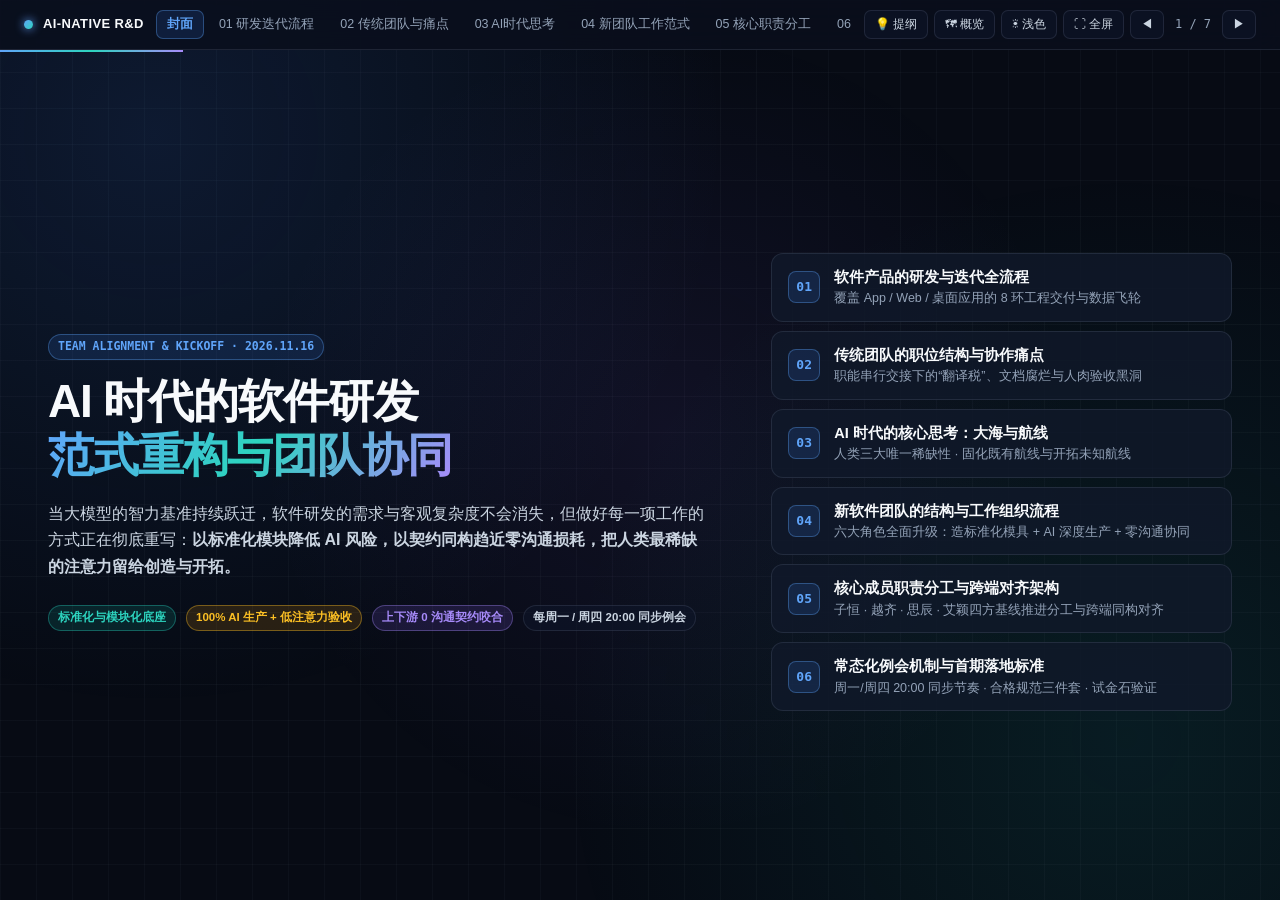
==== commit 0edfdd5b: "feat: update doc specification" ====
--- a/AI时代研发范式与团队分工.html
+++ b/AI时代研发范式与团队分工.html
@@ -1267,7 +1267,7 @@
               <div class="agenda-num">05</div>
               <div class="agenda-text">
                 <h4>核心成员职责分工与跨端对齐架构</h4>
-                <p>子恒 · 越齐 · 思辰 · 艾颖四方模块边界与端到端变更链路</p>
+                <p>子恒 · 越齐 · 思辰 · 艾颖四方基线推进分工与跨端同构对齐</p>
               </div>
             </div>
             <div class="agenda-item" onclick="goToSlide(6)">
@@ -1712,7 +1712,7 @@
     </section>
 
     <!-- ==================== SLIDE 05: TEAM RESPONSIBILITIES ==================== -->
-    <section class="slide" data-notes="【第 5 页提示】具体落到我们现在的团队分工（点击任意成员卡片可放大单独讲解）：首期我们集中精力把产品、UI/UX、iOS、Android、Go、Python 跑通闭环；Web 和桌面端等这套范式成熟后直接平移复用；数据分析和系统运维目前先由我来负责统筹。重点看四个人的咬合关系：越齐和艾颖把产品规范与 iOS/Android 双端对齐；子恒把 UI/UX 模块化和下游交付对上产品与双端；艾颖牵头 Go 后端标准并和思辰的 Python 后端对齐，同时拉通统一 API 契约、跑通从产品变更到测试上线的全链路标准流程。">
+    <section class="slide" data-notes="【第 5 页提示】具体落到我们现在的团队分工（点击任意成员卡片可放大单独讲解）：首期我们集中精力把产品、UI/UX、iOS、Android、Go、Python 的标准基线项目跑通对齐；Web 和桌面端等这套范式成熟后直接平移复用；数据分析和系统运维目前先由我来负责统筹。重点看四个人的咬合关系：越齐和艾颖重点把产品规范以及 iOS / Android 双端基线项目推进并严格对齐；子恒把 UI/UX 模块化和下游交付对上产品与双端；艾颖同时牵头 Go 后端基线结构并和思辰的 Python 后端对齐，共同拉通统一 API 契约。先把各端基线打牢，再在此基础上跑通单需求全链路迭代。">
       <div class="slide-inner">
         <div class="slide-header">
           <div>
@@ -1720,15 +1720,15 @@
             <h2 class="slide-title">团队核心成员职责分工与跨端对齐架构</h2>
           </div>
           <p class="slide-subtitle">
-            首期聚焦「产品 + 设计 + iOS/Android + Go/Python」跑通标杆；点击成员卡片可放大查看对齐细则。
+            首期聚焦「产品 + 设计 + iOS/Android + Go/Python」标准基线建设；点击卡片可放大查看细则。
           </p>
         </div>
 
         <div class="scope-notice">
           <div>
-            <strong>🎯 首期版图边界说明：</strong>聚焦移动端双端 + 双后端跑通端到端标准范式，<strong>Web / 桌面端</strong>后续直接平移复用；现阶段<strong>数据分析、系统运维</strong>及顶层架构统筹由<strong>我（主讲人）</strong>直接负责。
-          </div>
-          <span class="badge badge-violet">跨端同构 · 契约先行</span>
+            <strong>🎯 首期版图边界说明：</strong>聚焦移动端双端 + 双后端跑通标准基线范式，<strong>Web / 桌面端</strong>后续直接平移复用；现阶段<strong>数据分析、系统运维</strong>及顶层架构统筹由<strong>我（主讲人）</strong>直接负责。
+          </div>
+          <span class="badge badge-violet">基线先行 · 跨端同构</span>
         </div>
 
         <div class="members-grid">
@@ -1746,7 +1746,7 @@
             </div>
             <ul class="member-points">
               <li>负责抽象 <strong>UI/UX 的设计模块化能力</strong>（Design Tokens、跨页复用组件变体、多端响应式容器栅格）。</li>
-              <li>定义标准化、结构化的<strong>下游交付产物规范</strong>，让设计产出可被双端研发与 AI 低损耗直接映射消费。</li>
+              <li>定义标准化、结构化的<strong>下游交付产物规范</strong>，让设计产出可被双端基线工程与 AI 低损耗直接映射消费。</li>
             </ul>
             <div class="align-tags">
               <span class="badge">上游咬合：产品规格组件与页面层</span>
@@ -1761,17 +1761,17 @@
                 <div class="avatar badge-blue">越齐</div>
                 <div>
                   <div class="member-name">2. 郭越齐</div>
-                  <div class="member-role">产品文档规范共建 &amp; iOS 标准工程 Owner</div>
+                  <div class="member-role">产品文档规范共建 &amp; iOS 基线项目 Owner</div>
                 </div>
               </div>
               <span class="badge badge-blue">Product + iOS</span>
             </div>
             <ul class="member-points">
-              <li>与艾颖紧密协作推进<strong>产品文档规范</strong>落地演进；主导 <strong>iOS 项目的标准代码结构与需求迭代方式</strong>。</li>
-              <li>确保 iOS 代码结构与迭代方式<strong>与 Android 端对齐</strong>、<strong>与产品文档分层结构对齐</strong>，同时<strong>与设计稿产出标准对齐</strong>，并参与拉通前后端 API 契约。</li>
+              <li>与艾颖紧密协作推进<strong>产品文档规范</strong>落地演进；主导 <strong>iOS 基线项目的标准代码结构与需求迭代方式</strong>。</li>
+              <li>确保 iOS 代码结构与迭代方式<strong>与 Android 基线端对齐</strong>、<strong>与产品文档分层结构对齐</strong>，同时<strong>与设计稿产出标准对齐</strong>，并参与拉通前后端 API 契约。</li>
             </ul>
             <div class="align-tags">
-              <span class="badge badge-teal">横向同构：Android (艾颖)</span>
+              <span class="badge badge-teal">横向同构：Android 基线 (艾颖)</span>
               <span class="badge badge-violet">上下游对齐：产品文档 + 设计稿标准 (子恒) + API</span>
             </div>
           </div>
@@ -1805,46 +1805,46 @@
                 <div class="avatar badge-amber">艾颖</div>
                 <div>
                   <div class="member-name">4. 顾艾颖</div>
-                  <div class="member-role">产品与 Android 规范 · Go 后端标准 · 全链路迭代闭环 Owner</div>
+                  <div class="member-role">产品文档规范共建 &amp; Android 基线项目推进 · Go 后端标准 Owner</div>
                 </div>
               </div>
-              <span class="badge badge-amber">Android + Go + E2E</span>
+              <span class="badge badge-amber">Product + Android + Go</span>
             </div>
             <ul class="member-points">
-              <li>推进<strong>产品文档与 Android 项目规范</strong>（两块均与越齐紧密协作）；一并牵头 <strong>Go 后端标准代码结构</strong>及需求中涉及 Go 后端迭代的部分，联合思辰、越齐拉通统一 API 契约。</li>
-              <li><strong>重点构思端到端迭代标准流程：</strong>打通单个需求从「产品变更 → 设计稿变更 → 前后端代码变更 → 测试上线」的完整链路，确保更新<strong>可管理、可控、易看</strong>。</li>
+              <li><strong>工作重点：推进 Android 基线项目与产品文档规范</strong>（两块均与越齐紧密协作），确保 <strong>Android 标准代码结构、需求迭代方式与 iOS 端严格对齐</strong>，并与产品文档结构、设计稿产出标准对齐。</li>
+              <li>牵头 <strong>Go 后端标准代码结构基线</strong>及需求中涉及 Go 后端迭代的部分，联合思辰、越齐拉通统一 API 契约（待各端基线成型后，进一步延伸串联端到端迭代标准流程）。</li>
             </ul>
             <div class="align-tags">
-              <span class="badge badge-blue">紧密协作：越齐 (产品+双端) · 思辰 (Go/Python+API)</span>
-              <span class="badge badge-amber">核心主线：单需求全链路变更闭环</span>
+              <span class="badge badge-amber">当前重点：Android 基线推进 ⇄ 对齐 iOS (越齐)</span>
+              <span class="badge badge-blue">上下游协同：产品规范 + 设计标准 (子恒) + Go/API (思辰)</span>
             </div>
           </div>
         </div>
 
-        <!-- End-to-End Iteration Pipeline Strip -->
+        <!-- Cross-Stack Baseline Alignment Strip -->
         <div class="topology-box">
           <div style="display:flex;align-items:center;justify-content:space-between;flex-wrap:wrap;gap:8px;">
             <span style="font-size:13px;font-weight:750;color:var(--text-primary);">
-              🔄 单个迭代需求的全链路同构穿透闭环（由顾艾颖重点串联设计 · 四方接口咬合）：
+              🧩 首期四大标准基线同构对齐链路（先打牢各层基线项目骨架，再串联单需求端到端变更闭环）：
             </span>
-            <span class="mono" style="font-size:11.5px;color:var(--accent-teal);">目标：更新可管理 · 风险可控 · Diff 易看易验收</span>
+            <span class="mono" style="font-size:11.5px;color:var(--accent-teal);">策略：基线先行 · 双端双后端同构 · 契约咬合</span>
           </div>
           <div class="pipeline-steps">
             <div class="pipe-node">
-              <strong>① 产品规格原地变更</strong>
-              越齐 × 艾颖｜更新结构化产品文档与微原型状态
+              <strong>① 产品文档规范基线</strong>
+              越齐 × 艾颖｜共建结构化产品元规范与标准规格库
             </div>
             <div class="pipe-node">
-              <strong>② 设计模块化产物变更</strong>
-              子恒｜对齐产品结构更新 UI/UX 组件与标准交付包
+              <strong>② UI/UX 模块化基线</strong>
+              子恒｜抽象组件变体与下游交付产物，咬合产品与双端
             </div>
             <div class="pipe-node">
-              <strong>③ 前后端同构代码变更</strong>
-              iOS(越齐) · Android(艾颖) ⇄ API ⇄ Go(艾颖) · Python(思辰)
+              <strong>③ iOS ⇄ Android 双端基线</strong>
+              越齐(iOS) ⇄ 艾颖(Android)｜代码结构与迭代方式严格同构
             </div>
             <div class="pipe-node">
-              <strong>④ 门禁验证与测试上线</strong>
-              艾颖串联 + 自动化验收｜低注意力核验后安全发布
+              <strong>④ Go ⇄ Python 与 API 基线</strong>
+              艾颖(Go) ⇄ 思辰(Python)｜后端结构对齐，API 与客户端一致
             </div>
           </div>
         </div>
@@ -2047,7 +2047,7 @@
         items: [
           '<strong>标准化能力模块（造模具）：</strong>构建声明式基础设施（IaC）、标准化容器镜像模板、集成自动化测试门禁的 CI/CD 发布流水线，以及标准化监控告警与一键回滚剧本。',
           '<strong>100% AI 生产 + 低注意力验收：</strong>每次代码合入自动触发构建、契约校验与预发部署，线上异常由 AI 自动聚合日志定位变更根因；人工仅在关键发布门禁与高危架构变更时低成本审批。',
-          '<strong>首期安排说明：</strong>现阶段系统运维基建先由主讲人统筹，并与顾艾颖设计的“测试上线”标准化迭代流程无缝衔接。'
+          '<strong>首期安排说明：</strong>现阶段系统运维基建先由主讲人统筹，并与各端标准基线工程的自动化验证门禁无缝衔接。'
         ]
       },
       liziheng: {
@@ -2055,17 +2055,17 @@
         title: '李子恒｜UI / UX 设计模块化与下游交付标准',
         items: [
           '<strong>核心职责 1（向内模块化）：</strong>系统性抽象 UI/UX 的设计模块化能力——包括全局 Design Tokens（色彩/排版/圆角/阴影/间距）、跨页面复用公共组件的场景变体规范、多端容器与栅格系统。',
-          '<strong>核心职责 2（向外标准化交付）：</strong>定义清晰、结构化的下游设计交付产物标准，让设计稿不再只是“给人眼看的静态图”，而是结构上与产品文档对齐、能被 iOS / Android 工程与 AI 零歧义解析转换的标准输入。',
+          '<strong>核心职责 2（向外标准化交付）：</strong>定义清晰、结构化的下游设计交付产物标准，让设计稿不再只是“给人眼看的静态图”，而是结构上与产品文档对齐、能被 iOS / Android 基线工程与 AI 零歧义解析转换的标准输入。',
           '<strong>关键协同对象：</strong>与<strong>郭越齐、顾艾颖</strong>对齐「产品组件/页面规格 ↔ 设计稿结构 ↔ iOS/Android 视图组件消费标准」。'
         ]
       },
       guoyueqi: {
         badge: 'TEAM OWNERSHIP · 郭越齐',
-        title: '郭越齐｜产品文档规范共建 & iOS 项目标准化',
+        title: '郭越齐｜产品文档规范共建 & iOS 基线项目推进',
         items: [
           '<strong>核心职责 1（产品工程规范）：</strong>与顾艾颖紧密协作，共同推进产品文档规范的持续完善与团队落地。',
-          '<strong>核心职责 2（iOS 标准架构与迭代流）：</strong>主导建立 iOS 项目的标准代码目录分层结构、通用基础模块与单次需求的标准迭代方式。',
-          '<strong>三维强制对齐要求：</strong>① iOS 代码结构与需求迭代方式必须<strong>与 Android 端（艾颖）对齐</strong>；② 代码模块划分必须<strong>与产品文档结构对齐</strong>；③ 视图与组件组织必须<strong>与设计稿产出标准（子恒）对齐</strong>，并协同拉通前后端 API 契约。'
+          '<strong>核心职责 2（iOS 基线项目与迭代规范）：</strong>主导建立 iOS 基线项目的标准代码目录分层结构、通用基础模块与单次需求的标准迭代方式。',
+          '<strong>三维强制对齐要求：</strong>① iOS 代码结构与需求迭代方式必须<strong>与 Android 基线端（艾颖）严格对齐</strong>；② 代码模块划分必须<strong>与产品文档结构对齐</strong>；③ 视图与组件组织必须<strong>与设计稿产出标准（子恒）对齐</strong>，并协同拉通前后端 API 契约。'
         ]
       },
       liusichen: {
@@ -2079,11 +2079,11 @@
       },
       guaiying: {
         badge: 'TEAM OWNERSHIP · 顾艾颖',
-        title: '顾艾颖｜产品与 Android 规范 · Go 后端标准 · 全链路迭代闭环',
+        title: '顾艾颖｜产品文档规范共建 & Android 基线项目推进 · Go 后端标准',
         items: [
-          '<strong>核心职责 1（产品 + Android 规范）：</strong>推进产品文档规范与 Android 项目标准代码结构及迭代方式——这两块工作均与<strong>郭越齐紧密协作</strong>，确保双端高度同构。',
-          '<strong>核心职责 2（Go 后端基线与迭代）：</strong>牵头确立 Go 后端标准代码结构基线，负责需求中涉及 Go 后端迭代的部分，并与刘思辰、郭越齐共同拉通前后端统一 API 契约。',
-          '<strong>核心职责 3（端到端迭代标准流程总串联）：</strong>重点构思并打通单个迭代需求从<strong>「产品变更 → 设计稿变更 → 前后端代码变更 → 测试上线」</strong>的完整标准化流程，建立清晰的变更追踪与准出门禁，确保每次更新<strong>可管理、可控、易看</strong>。'
+          '<strong>当前核心重点（Android 基线项目推进 + 产品规范）：</strong>集中精力推进 <strong>Android 基线项目的标准代码结构与需求迭代方式</strong>，并与<strong>郭越齐紧密协作</strong>推进产品文档规范——确保 Android 基线与 iOS 基线严格同构对齐，同时与产品文档分层结构、设计稿产出标准（子恒）对齐。',
+          '<strong>后端基线与 API 契约协同：</strong>牵头确立 Go 后端标准代码结构基线及需求中涉及 Go 后端迭代的部分，联合刘思辰、郭越齐共同拉通前后端统一 API 契约规范。',
+          '<strong>阶段演进衔接：</strong>待双端基线项目与后端契约率先打通对齐后，再在此坚实底座上延伸串联单个需求从「产品变更 → 设计稿变更 → 前后端代码变更 → 测试上线」的端到端标准闭环。'
         ]
       }
     };
@@ -2094,7 +2094,7 @@
       { num: 'PAGE 02', title: '传统团队的职位结构与工作组织痛点', desc: '职能串行交接下的翻译税、快照文档腐烂与人肉验收黑洞' },
       { num: 'PAGE 03', title: 'AI 时代的思考：稀缺性转移与大海航线', desc: '注意力/创造力/信息吞吐稀缺 · 标准化既有航线与借 AI 开拓新航线' },
       { num: 'PAGE 04', title: '新软件团队的结构与工作组织流程', desc: '用研归于人类源头洞察 · 六大角色打造标准模块达成 100% AI 生产 + 低成本验收' },
-      { num: 'PAGE 05', title: '核心成员工作职责安排与跨端对齐', desc: '李子恒 · 郭越齐 · 刘思辰 · 顾艾颖职责矩阵与单需求全链路变更流水线' },
+      { num: 'PAGE 05', title: '核心成员工作职责安排与跨端对齐', desc: '李子恒 · 郭越齐 · 刘思辰 · 顾艾颖职责分工与四大基线同构对齐架构' },
       { num: 'PAGE 06', title: '每周一/四 20:00 例会机制与落地共识', desc: '双周同步解卡制度 · 合格规范三件套 · 真实微型需求试金石演练' }
     ];
 
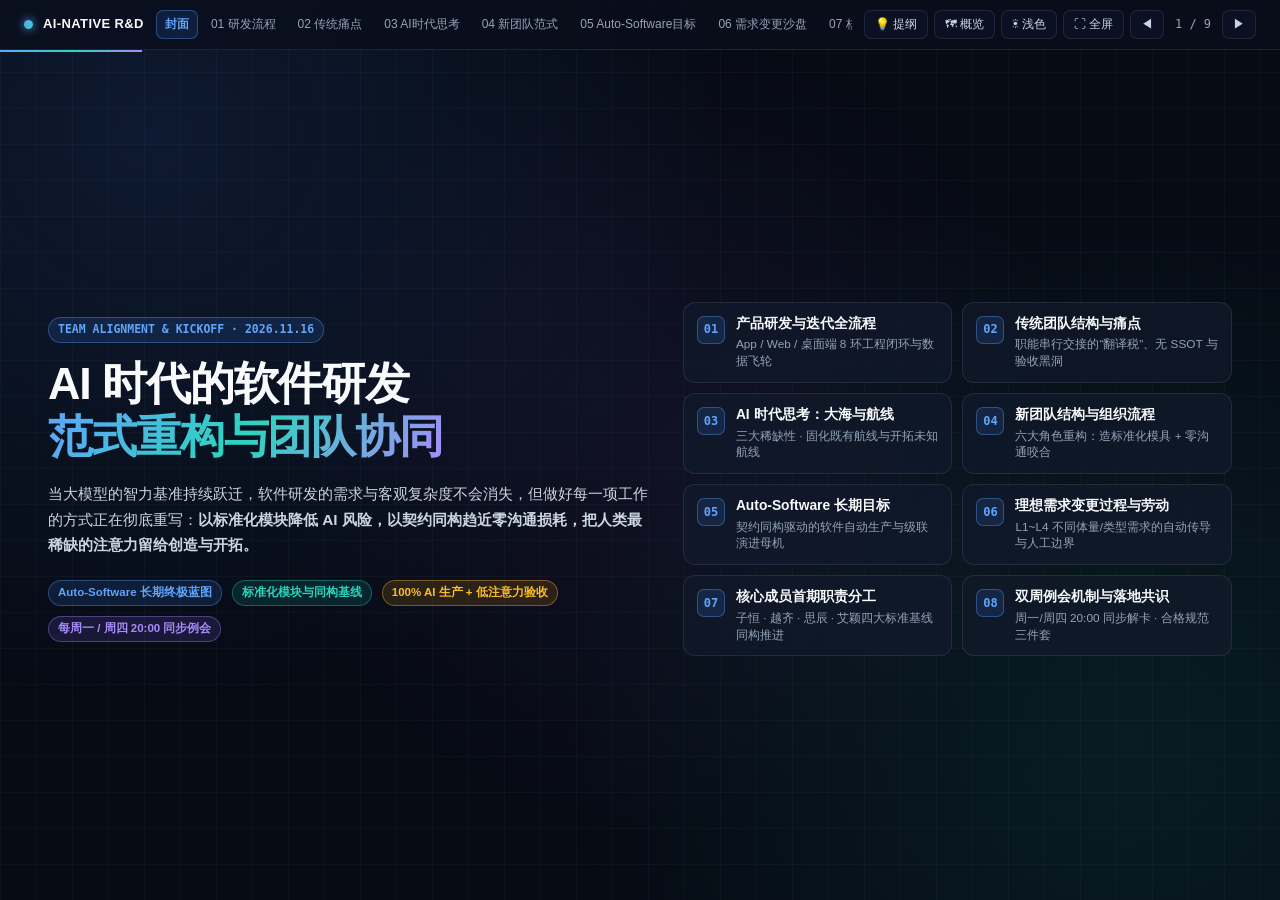
==== commit 751022a7: "feat: update team ppt" ====
--- a/AI时代研发范式与团队分工.html
+++ b/AI时代研发范式与团队分工.html
@@ -162,9 +162,9 @@
       border: 1px solid transparent;
       background: transparent;
       color: var(--text-muted);
-      font-size: 12.5px;
+      font-size: 12px;
       font-weight: 500;
-      padding: 5px 10px;
+      padding: 5px 8px;
       border-radius: 7px;
       cursor: pointer;
       white-space: nowrap;
@@ -374,15 +374,15 @@
 
     /* ================= SLIDE 00: COVER ================= */
     .cover-hero {
-      padding: 28px 6px 10px;
+      padding: 20px 6px 8px;
       display: grid;
-      grid-template-columns: 1.2fr 0.8fr;
-      gap: 32px;
+      grid-template-columns: 1.05fr 0.95fr;
+      gap: 28px;
       align-items: center;
     }
 
     .cover-title {
-      font-size: clamp(32px, 3.6vw, 50px);
+      font-size: clamp(32px, 3.5vw, 48px);
       font-weight: 850;
       line-height: 1.18;
       letter-spacing: -0.025em;
@@ -397,11 +397,11 @@
     }
 
     .cover-lead {
-      font-size: clamp(15px, 1.25vw, 18px);
+      font-size: clamp(14.5px, 1.2vw, 17.5px);
       color: var(--text-secondary);
       line-height: 1.68;
-      max-width: 660px;
-      margin-bottom: 24px;
+      max-width: 640px;
+      margin-bottom: 22px;
     }
 
     .cover-meta-row {
@@ -411,16 +411,16 @@
     }
 
     .agenda-stack {
-      display: flex;
-      flex-direction: column;
-      gap: 9px;
+      display: grid;
+      grid-template-columns: repeat(2, 1fr);
+      gap: 10px;
     }
 
     .agenda-item {
       display: flex;
-      align-items: center;
-      gap: 14px;
-      padding: 12px 16px;
+      align-items: flex-start;
+      gap: 11px;
+      padding: 12px 13px;
       border-radius: 12px;
       background: var(--bg-card);
       border: 1px solid var(--border-subtle);
@@ -430,17 +430,17 @@
 
     .agenda-item:hover {
       border-color: var(--accent-blue-border);
-      transform: translateX(4px);
+      transform: translateY(-2px);
       background: var(--bg-card-hover);
     }
 
     .agenda-num {
       font-family: "SF Mono", "JetBrains Mono", Menlo, monospace;
-      font-size: 13px;
+      font-size: 12px;
       font-weight: 700;
-      width: 32px;
-      height: 32px;
-      border-radius: 8px;
+      width: 28px;
+      height: 28px;
+      border-radius: 7px;
       display: flex;
       align-items: center;
       justify-content: center;
@@ -448,18 +448,21 @@
       color: var(--accent-blue);
       border: 1px solid var(--accent-blue-border);
       flex-shrink: 0;
+      margin-top: 1px;
     }
 
     .agenda-text h4 {
-      font-size: 14.5px;
-      font-weight: 700;
+      font-size: 13.8px;
+      font-weight: 750;
       color: var(--text-primary);
+      line-height: 1.35;
     }
 
     .agenda-text p {
-      font-size: 12.5px;
+      font-size: 11.8px;
       color: var(--text-muted);
-      margin-top: 1px;
+      margin-top: 3px;
+      line-height: 1.42;
     }
 
     /* ================= SLIDE 01: PRODUCT LIFECYCLE ================= */
@@ -798,7 +801,258 @@
       margin-right: 4px;
     }
 
-    /* ================= SLIDE 05: 4 MEMBERS ASSIGNMENT ================= */
+    /* ================= SLIDE 05: AUTO-SOFTWARE VISION ================= */
+    .autosoft-banner {
+      display: grid;
+      grid-template-columns: 1.25fr 0.75fr;
+      gap: 16px;
+      padding: 14px 20px;
+      border-radius: 14px;
+      background: linear-gradient(125deg, var(--accent-blue-bg), var(--accent-violet-bg));
+      border: 1px solid var(--accent-blue-border);
+      align-items: center;
+    }
+
+    .engine-card {
+      padding: 15px 18px;
+      display: flex;
+      flex-direction: column;
+      gap: 11px;
+    }
+
+    .plane-box {
+      padding: 11px 14px;
+      border-radius: 11px;
+      background: var(--bg-card-subtle);
+      border: 1px solid var(--border-subtle);
+      display: flex;
+      flex-direction: column;
+      gap: 8px;
+    }
+
+    .plane-row {
+      display: grid;
+      grid-template-columns: repeat(5, 1fr);
+      gap: 9px;
+    }
+
+    .plane-node {
+      padding: 8px 10px;
+      border-radius: 8px;
+      background: var(--bg-card);
+      border: 1px solid var(--border-strong);
+      font-size: 12px;
+      line-height: 1.42;
+      color: var(--text-secondary);
+      position: relative;
+    }
+
+    .plane-node strong {
+      display: block;
+      font-size: 12.5px;
+      color: var(--text-primary);
+      margin-bottom: 2px;
+    }
+
+    .compiler-divider {
+      display: flex;
+      align-items: center;
+      justify-content: center;
+      gap: 14px;
+      font-size: 12px;
+      font-weight: 700;
+      color: var(--accent-teal);
+      padding: 2px 0;
+    }
+
+    .compiler-divider::before,
+    .compiler-divider::after {
+      content: "";
+      flex: 1;
+      height: 1px;
+      background: linear-gradient(90deg, transparent, var(--accent-teal-border), transparent);
+    }
+
+    .endgame-grid {
+      display: grid;
+      grid-template-columns: repeat(3, 1fr);
+      gap: 13px;
+    }
+
+    .endgame-card {
+      padding: 13px 16px;
+      display: flex;
+      flex-direction: column;
+      gap: 6px;
+    }
+
+    .endgame-card h4 {
+      font-size: 14.8px;
+      font-weight: 750;
+      display: flex;
+      align-items: center;
+      gap: 7px;
+    }
+
+    .endgame-card p {
+      font-size: 12.6px;
+      color: var(--text-secondary);
+      line-height: 1.52;
+    }
+
+    /* ================= SLIDE 06: CHANGE SANDBOX (L1 - L4) ================= */
+    .sandbox-toolbar {
+      display: flex;
+      align-items: center;
+      justify-content: space-between;
+      flex-wrap: wrap;
+      gap: 10px;
+      padding: 8px 12px;
+      border-radius: 11px;
+      background: var(--bg-card-subtle);
+      border: 1px solid var(--border-subtle);
+    }
+
+    .sandbox-tabs {
+      display: flex;
+      align-items: center;
+      gap: 6px;
+      flex-wrap: wrap;
+    }
+
+    .sb-tab {
+      border: 1px solid var(--border-subtle);
+      background: var(--bg-card);
+      color: var(--text-secondary);
+      font-size: 12.2px;
+      font-weight: 600;
+      padding: 5px 11px;
+      border-radius: 8px;
+      cursor: pointer;
+      font-family: inherit;
+      transition: all 0.16s ease;
+    }
+
+    .sb-tab:hover {
+      border-color: var(--border-strong);
+      color: var(--text-primary);
+    }
+
+    .sb-tab.active {
+      background: var(--accent-blue-bg);
+      color: var(--accent-blue);
+      border-color: var(--accent-blue-border);
+    }
+
+    .tiers-overview-grid {
+      display: grid;
+      grid-template-columns: repeat(2, 1fr);
+      gap: 12px;
+    }
+
+    .tier-card {
+      padding: 12px 15px;
+      display: flex;
+      flex-direction: column;
+      gap: 7px;
+    }
+
+    .tier-head {
+      display: flex;
+      align-items: center;
+      justify-content: space-between;
+      gap: 8px;
+      flex-wrap: wrap;
+    }
+
+    .tier-title {
+      font-size: 15px;
+      font-weight: 800;
+      display: flex;
+      align-items: center;
+      gap: 7px;
+    }
+
+    .tier-scene {
+      font-size: 11.8px;
+      color: var(--text-muted);
+    }
+
+    .tier-case {
+      padding: 6px 10px;
+      border-radius: 8px;
+      font-size: 12.2px;
+      font-weight: 600;
+      line-height: 1.45;
+      color: var(--text-primary);
+      background: var(--accent-blue-bg);
+      border: 1px dashed var(--accent-blue-border);
+    }
+
+    .tier-section {
+      padding: 7px 10px;
+      border-radius: 8px;
+      background: var(--bg-card-subtle);
+      border: 1px solid var(--border-subtle);
+      font-size: 12px;
+      line-height: 1.46;
+      color: var(--text-secondary);
+    }
+
+    .tier-section strong {
+      color: var(--text-primary);
+    }
+
+    .bugfix-strip {
+      padding: 9px 15px;
+      border-radius: 10px;
+      background: var(--accent-teal-bg);
+      border: 1px solid var(--accent-teal-border);
+      font-size: 12.2px;
+      color: var(--text-secondary);
+      display: flex;
+      align-items: center;
+      justify-content: space-between;
+      gap: 10px;
+      flex-wrap: wrap;
+    }
+
+    .single-tier-panel {
+      display: none;
+      flex-direction: column;
+      gap: 13px;
+    }
+
+    .single-tier-panel.active {
+      display: flex;
+    }
+
+    .tier-flow-row {
+      display: grid;
+      grid-template-columns: repeat(5, 1fr);
+      gap: 10px;
+    }
+
+    .tier-labor-grid {
+      display: grid;
+      grid-template-columns: repeat(5, 1fr);
+      gap: 11px;
+    }
+
+    .labor-role-card {
+      padding: 13px 14px;
+      display: flex;
+      flex-direction: column;
+      gap: 8px;
+    }
+
+    .labor-role-card h4 {
+      font-size: 14px;
+      font-weight: 750;
+      color: var(--text-primary);
+    }
+
+    /* ================= SLIDE 07: 4 MEMBERS ASSIGNMENT ================= */
     .scope-notice {
       display: flex;
       align-items: center;
@@ -1126,16 +1380,16 @@
     }
 
     @media (max-width: 1120px) {
-      .cover-hero, .ocean-layout, .rhythm-layout, .scarcity-banner {
+      .cover-hero, .ocean-layout, .rhythm-layout, .scarcity-banner, .autosoft-banner {
         grid-template-columns: 1fr;
       }
-      .lifecycle-grid, .trad-roles-grid {
+      .lifecycle-grid, .trad-roles-grid, .agenda-stack {
         grid-template-columns: repeat(2, 1fr);
       }
-      .roles-bento, .pain-grid, .paradigm-pillars, .mindset-strip {
+      .roles-bento, .pain-grid, .paradigm-pillars, .mindset-strip, .endgame-grid {
         grid-template-columns: 1fr;
       }
-      .members-grid, .pipeline-steps {
+      .members-grid, .pipeline-steps, .tiers-overview-grid, .plane-row, .tier-flow-row, .tier-labor-grid {
         grid-template-columns: 1fr;
       }
       .slide {
@@ -1187,12 +1441,14 @@
 
     <nav class="nav-tabs" id="navTabs">
       <button class="nav-tab active" data-index="0">封面</button>
-      <button class="nav-tab" data-index="1">01 研发迭代流程</button>
-      <button class="nav-tab" data-index="2">02 传统团队与痛点</button>
+      <button class="nav-tab" data-index="1">01 研发流程</button>
+      <button class="nav-tab" data-index="2">02 传统痛点</button>
       <button class="nav-tab" data-index="3">03 AI时代思考</button>
-      <button class="nav-tab" data-index="4">04 新团队工作范式</button>
-      <button class="nav-tab" data-index="5">05 核心职责分工</button>
-      <button class="nav-tab" data-index="6">06 双周例会与落地</button>
+      <button class="nav-tab" data-index="4">04 新团队范式</button>
+      <button class="nav-tab" data-index="5">05 Auto-Software目标</button>
+      <button class="nav-tab" data-index="6">06 需求变更沙盘</button>
+      <button class="nav-tab" data-index="7">07 核心职责分工</button>
+      <button class="nav-tab" data-index="8">08 双周例会落地</button>
     </nav>
 
     <div class="controls">
@@ -1201,7 +1457,7 @@
       <button class="ctrl-btn" id="btnTheme" title="切换深浅色主题 (快捷键 T)">☀ 浅色</button>
       <button class="ctrl-btn" id="btnFullscreen" title="全屏演示 (快捷键 F)">⛶ 全屏</button>
       <button class="ctrl-btn" id="btnPrev" title="上一页 (←)">◀</button>
-      <span class="page-counter" id="pageCounter">1 / 7</span>
+      <span class="page-counter" id="pageCounter">1 / 9</span>
       <button class="ctrl-btn" id="btnNext" title="下一页 (→)">▶</button>
     </div>
   </header>
@@ -1227,10 +1483,10 @@
               当大模型的智力基准持续跃迁，软件研发的需求与客观复杂度不会消失，但做好每一项工作的方式正在彻底重写：<strong>以标准化模块降低 AI 风险，以契约同构趋近零沟通损耗，把人类最稀缺的注意力留给创造与开拓。</strong>
             </p>
             <div class="cover-meta-row">
-              <span class="badge badge-teal">标准化与模块化底座</span>
+              <span class="badge badge-blue">Auto-Software 长期终极蓝图</span>
+              <span class="badge badge-teal">标准化模块与同构基线</span>
               <span class="badge badge-amber">100% AI 生产 + 低注意力验收</span>
-              <span class="badge badge-violet">上下游 0 沟通契约咬合</span>
-              <span class="badge">每周一 / 周四 20:00 同步例会</span>
+              <span class="badge badge-violet">每周一 / 周四 20:00 同步例会</span>
             </div>
           </div>
 
@@ -1238,43 +1494,57 @@
             <div class="agenda-item" onclick="goToSlide(1)">
               <div class="agenda-num">01</div>
               <div class="agenda-text">
-                <h4>软件产品的研发与迭代全流程</h4>
-                <p>覆盖 App / Web / 桌面应用的 8 环工程交付与数据飞轮</p>
+                <h4>产品研发与迭代全流程</h4>
+                <p>App / Web / 桌面端 8 环工程闭环与数据飞轮</p>
               </div>
             </div>
             <div class="agenda-item" onclick="goToSlide(2)">
               <div class="agenda-num">02</div>
               <div class="agenda-text">
-                <h4>传统团队的职位结构与协作痛点</h4>
-                <p>职能串行交接下的“翻译税”、文档腐烂与人肉验收黑洞</p>
+                <h4>传统团队结构与痛点</h4>
+                <p>职能串行交接的“翻译税”、无 SSOT 与验收黑洞</p>
               </div>
             </div>
             <div class="agenda-item" onclick="goToSlide(3)">
               <div class="agenda-num">03</div>
               <div class="agenda-text">
-                <h4>AI 时代的核心思考：大海与航线</h4>
-                <p>人类三大唯一稀缺性 · 固化既有航线与开拓未知航线</p>
+                <h4>AI 时代思考：大海与航线</h4>
+                <p>三大稀缺性 · 固化既有航线与开拓未知航线</p>
               </div>
             </div>
             <div class="agenda-item" onclick="goToSlide(4)">
               <div class="agenda-num">04</div>
               <div class="agenda-text">
-                <h4>新软件团队的结构与工作组织流程</h4>
-                <p>六大角色全面升级：造标准化模具 + AI 深度生产 + 零沟通协同</p>
+                <h4>新团队结构与组织流程</h4>
+                <p>六大角色重构：造标准化模具 + 零沟通咬合</p>
               </div>
             </div>
             <div class="agenda-item" onclick="goToSlide(5)">
               <div class="agenda-num">05</div>
               <div class="agenda-text">
-                <h4>核心成员职责分工与跨端对齐架构</h4>
-                <p>子恒 · 越齐 · 思辰 · 艾颖四方基线推进分工与跨端同构对齐</p>
+                <h4>Auto-Software 长期目标</h4>
+                <p>契约同构驱动的软件自动生产与级联演进母机</p>
               </div>
             </div>
             <div class="agenda-item" onclick="goToSlide(6)">
               <div class="agenda-num">06</div>
               <div class="agenda-text">
-                <h4>常态化例会机制与首期落地标准</h4>
-                <p>周一/周四 20:00 同步节奏 · 合格规范三件套 · 试金石验证</p>
+                <h4>理想需求变更过程与劳动</h4>
+                <p>L1~L4 不同体量/类型需求的自动传导与人工边界</p>
+              </div>
+            </div>
+            <div class="agenda-item" onclick="goToSlide(7)">
+              <div class="agenda-num">07</div>
+              <div class="agenda-text">
+                <h4>核心成员首期职责分工</h4>
+                <p>子恒 · 越齐 · 思辰 · 艾颖四大标准基线同构推进</p>
+              </div>
+            </div>
+            <div class="agenda-item" onclick="goToSlide(8)">
+              <div class="agenda-num">08</div>
+              <div class="agenda-text">
+                <h4>双周例会机制与落地共识</h4>
+                <p>周一/周四 20:00 同步解卡 · 合格规范三件套</p>
               </div>
             </div>
           </div>
@@ -1625,7 +1895,7 @@
           </div>
           <div class="pillar-box">
             <h4 style="color:var(--accent-blue);">🔗 上下游无缝咬合（目标：0 沟通成本）</h4>
-            <p>上下游对齐同构目录、全局语义 ID 与强契约接口，用确定性的协议映射替代口头传话（参考已落地的 <a href="./Product/spec/08-verification/prototypes/index.html" target="_blank" style="color:var(--accent-blue);text-decoration:underline;">Product 双舱微原型样板 ↗</a>）。</p>
+            <p>上下游对齐同构目录、全局语义 ID 与强契约接口，用确定性的协议映射替代口头传话（参考已落地的 <a href="./Product/spec/08-verification/prototypes/index.html" target="_blank" style="color:var(--accent-blue);text-decoration:underline;">Product 双舱原型预览样板 ↗</a>）。</p>
           </div>
         </div>
 
@@ -1639,7 +1909,7 @@
               <strong>标准化模块：</strong>维护正交分层产品元规范（<code>meta</code>）、全局语义 ID 编码、结构化规则决策表与验收模板。
             </div>
             <div class="dual-track-item">
-              <strong>AI 生产 + 验收：</strong>AI 原地更新活文档规格库（<code>spec</code>）并生成多状态可交互线框微原型；人工一键切状态低成本核验。
+              <strong>AI 生产 + 验收：</strong>AI 原地更新活文档规格库（<code>spec</code>）并生成多状态可交互网页原型；人工一键切状态低成本核验。
             </div>
           </div>
 
@@ -1711,16 +1981,239 @@
       </div>
     </section>
 
-    <!-- ==================== SLIDE 05: TEAM RESPONSIBILITIES ==================== -->
-    <section class="slide" data-notes="【第 5 页提示】具体落到我们现在的团队分工（点击任意成员卡片可放大单独讲解）：首期我们集中精力把产品、UI/UX、iOS、Android、Go、Python 的标准基线项目跑通对齐；Web 和桌面端等这套范式成熟后直接平移复用；数据分析和系统运维目前先由我来负责统筹。重点看四个人的咬合关系：越齐和艾颖重点把产品规范以及 iOS / Android 双端基线项目推进并严格对齐；子恒把 UI/UX 模块化和下游交付对上产品与双端；艾颖同时牵头 Go 后端基线结构并和思辰的 Python 后端对齐，共同拉通统一 API 契约。先把各端基线打牢，再在此基础上跑通单需求全链路迭代。">
+    <!-- ==================== SLIDE 05: AUTO-SOFTWARE LONG-TERM VISION ==================== -->
+    <section class="slide" data-notes="【第 5 页提示】在讲具体人员分工前，先把我们的长期终极目标——Auto-Software（自动化软件生产与演进体系）立起来！为什么要让大家在产品、设计、iOS、Android、Go、Python 上做如此严格的目录同构与规范对齐？因为我们的终极目标是让上游改一处需求，AI 就能顺着统一规范自动在各个仓库拉出标准分支、写好前后端代码和测试，而我们每个人只需要低成本看一眼预览和本仓 PR 就能点合入！">
       <div class="slide-inner">
         <div class="slide-header">
           <div>
-            <div class="eyebrow"><span class="eyebrow-pill">PAGE 05</span> OWNERSHIP &amp; CROSS-STACK ALIGNMENT</div>
-            <h2 class="slide-title">团队核心成员职责分工与跨端对齐架构</h2>
+            <div class="eyebrow"><span class="eyebrow-pill">PAGE 05</span> LONG-TERM VISION · AUTO-SOFTWARE</div>
+            <h2 class="slide-title">Auto-Software 长期建设目标：软件自动生产与演进体系</h2>
           </div>
           <p class="slide-subtitle">
-            首期聚焦「产品 + 设计 + iOS/Android + Go/Python」标准基线建设；点击卡片可放大查看细则。
+            以终为始：构建一套“产品规格单点驱动、跨端代码自动联动生成、人工低成本把关验收”的理想研发体系。
+          </p>
+        </div>
+
+        <div class="autosoft-banner">
+          <div>
+            <div class="mono" style="font-size:11.5px;font-weight:700;color:var(--accent-blue);margin-bottom:3px;">NORTH STAR DEFINITION</div>
+            <div style="font-size:14.8px;font-weight:750;color:var(--text-primary);line-height:1.5;">
+              什么是 <code>Auto-Software</code>？—— 把各岗位的经验沉淀为上下游严格对齐的<strong>“标准规范与基线（<code>meta</code>）”</strong>，当上游需求发生变更时，AI 能顺着统一规则<strong>自动联动生成设计稿、iOS/Android、Go/Python 代码与测试用例</strong>。
+            </div>
+          </div>
+          <div style="display:flex;gap:8px;justify-content:flex-end;flex-wrap:wrap;">
+            <span class="badge badge-teal">AI：按规范自动生产全栈代码</span>
+            <span class="badge badge-amber">人类：定需求 · 看结果 · 升规范</span>
+          </div>
+        </div>
+
+        <div class="card engine-card">
+          <!-- Plane 1: Control Plane (Human-Crafted Meta Molds) -->
+          <div class="plane-box">
+            <div style="display:flex;align-items:center;justify-content:space-between;flex-wrap:wrap;gap:8px;">
+              <span style="font-size:12.8px;font-weight:750;color:var(--accent-violet);">
+                🏛️ 上层底座：人类团队持续打磨的「跨端同构标准规范与基线库（Meta &amp; Baselines）」
+              </span>
+              <span class="mono" style="font-size:11px;color:var(--text-muted);">一次建设 · 跨项目复用 · 持续复利</span>
+            </div>
+            <div class="plane-row">
+              <div class="plane-node">
+                <strong style="color:var(--accent-blue);">产品文档规范</strong>
+                清晰的分层目录、统一编号与业务规则表格模板
+              </div>
+              <div class="plane-node">
+                <strong style="color:var(--accent-violet);">UI/UX 设计规范</strong>
+                基础样式变量、公共复用组件库与标准交付格式
+              </div>
+              <div class="plane-node">
+                <strong style="color:var(--accent-teal);">客户端标准基线</strong>
+                iOS / Android / Web / 桌面对齐的代码目录与基础模块
+              </div>
+              <div class="plane-node">
+                <strong style="color:var(--accent-teal);">后端与 API 规范</strong>
+                Go / Python 对齐的项目分层与前后端统一接口格式
+              </div>
+              <div class="plane-node">
+                <strong style="color:var(--accent-amber);">数据与运维门禁</strong>
+                漏斗埋点字典、自动化测试校验与标准灰度发布流
+              </div>
+            </div>
+          </div>
+
+          <div class="compiler-divider">
+            ▼ 目录结构、模块命名与分支规则上下游 1:1 对应 · 上游改一处，AI 自动定位下游所有关联仓库 ▼
+          </div>
+
+          <!-- Plane 2: Data Plane (AI Automated Cascade Production) -->
+          <div class="plane-box" style="border-color:var(--accent-teal-border);">
+            <div style="display:flex;align-items:center;justify-content:space-between;flex-wrap:wrap;gap:8px;">
+              <span style="font-size:12.8px;font-weight:750;color:var(--accent-teal);">
+                ⚡ 下层日常运行：需求变更时的「AI 自动生产 + 各代码仓负责人独立把关流水线」
+              </span>
+              <span class="mono" style="font-size:11px;color:var(--accent-teal);">源头修改 ➔ 多仓自动提 PR ➔ 分仓把关合入</span>
+            </div>
+            <div class="plane-row">
+              <div class="plane-node pipe-node">
+                <strong>① 源头需求修改</strong>
+                修改产品规则 / 字段 / 新增场景（单一事实源）
+              </div>
+              <div class="plane-node pipe-node">
+                <strong>② 规格与原型同步</strong>
+                AI 更新产品文档并生成可点击的多状态网页原型
+              </div>
+              <div class="plane-node pipe-node">
+                <strong>③ 模块化设计拼装</strong>
+                AI 调用既有组件库拼装页面设计稿并导出交付物
+              </div>
+              <div class="plane-node pipe-node">
+                <strong>④ 多仓拉分支提 PR</strong>
+                AI 按 <code>meta</code> 分支与命名规范在各前/后端仓提变更 PR
+              </div>
+              <div class="plane-node">
+                <strong style="color:var(--accent-teal);">⑤ 分仓合入与上线</strong>
+                各代码仓负责人审核本仓 PR 并操作合入，自动灰度发布
+              </div>
+            </div>
+          </div>
+        </div>
+
+        <div class="endgame-grid">
+          <div class="card endgame-card" style="border-top:2px solid var(--accent-blue);">
+            <h4 style="color:var(--accent-blue);">🎯 终态标志一：源头改一处，全栈自动同步</h4>
+            <p>上游改一处枚举、公式或页面功能，AI 顺着统一编号自动找准关联的设计组件、iOS/Android 页面、Go/Python 接口与测试用例并生成变更，彻底杜绝人工漏改。</p>
+          </div>
+          <div class="card endgame-card" style="border-top:2px solid var(--accent-teal);">
+            <h4 style="color:var(--accent-teal);">🔇 终态标志二：跨岗位“人工翻译税”归零</h4>
+            <p>告别“拉会对接口字段”、“看静态图手写布局”、“双端各自理解逻辑不一致”、“上线前突击补埋点”等重复损耗，靠统一规范实现趋近 0 沟通成本的协作。</p>
+          </div>
+          <div class="card endgame-card" style="border-top:2px solid var(--accent-amber);">
+            <h4 style="color:var(--accent-amber);">🧠 终态标志三：人的精力只花在三件高价值的事上</h4>
+            <p>日常不再手写重复业务代码，人的劳动高度聚焦于：<strong>① 定产品方向与业务规则</strong>；<strong>② 看预览和 PR 做低成本把关合入</strong>；<strong>③ 遇到新场景时升级各自的 <code>meta</code> 规范库</strong>。</p>
+          </div>
+        </div>
+      </div>
+    </section>
+
+    <!-- ==================== SLIDE 06: IDEAL REQUIREMENT CHANGE SANDBOX (L1 - L4) ==================== -->
+    <section class="slide" data-notes="【第 6 页提示】建成 Auto-Software 之后，不同体量、不同类型的需求来临时到底怎么跑？每个人付出什么劳动？我们分成 L1~L4 四级，每一级都配了一个具体的菜谱 App 例子（点击卡片或上方按钮可看 5 个岗位的详细拆解）：你会看到 L1 小微改动、L2 纯逻辑规则改动（界面不变，设计师完全 0 介入）、L3 新增常规页面模块，绝大部分编码都由 AI 按标准分支提好 PR，各代码仓负责人只需核对本仓 PR 操作合入；只有 L4 遇到全新交互或新技术时，大家才一起开拓新航线、升级标准库！">
+      <div class="slide-inner">
+        <div class="slide-header">
+          <div>
+            <div class="eyebrow"><span class="eyebrow-pill">PAGE 06</span> IDEAL WORKFLOW &amp; HUMAN LABOR MATRIX</div>
+            <h2 class="slide-title">理想终态推演：不同体量与类型需求的变更过程与人类劳动</h2>
+          </div>
+          <p class="slide-subtitle">
+            <code>meta</code> 统一约束跨仓分支与命名，AI 自动完成代码生成，各代码仓负责人独立审查并操作合入。
+          </p>
+        </div>
+
+        <div class="sandbox-toolbar">
+          <div class="sandbox-tabs" id="sandboxTabs">
+            <button class="sb-tab active" data-tier="all" onclick="switchSandbox('all')">📊 四类需求全景对比</button>
+            <button class="sb-tab" data-tier="l1" onclick="switchSandbox('l1')">🟢 L1 微小局部变更</button>
+            <button class="sb-tab" data-tier="l2" onclick="switchSandbox('l2')">🔵 L2 纯业务逻辑变更</button>
+            <button class="sb-tab" data-tier="l3" onclick="switchSandbox('l3')">🟣 L3 中型标准功能迭代</button>
+            <button class="sb-tab" data-tier="l4" onclick="switchSandbox('l4')">🟠 L4 大型破界与 0→1 创新</button>
+          </div>
+          <span class="mono" style="font-size:11.5px;color:var(--text-muted);">点击任意等级卡片或上方标签可查看分角色深度拆解</span>
+        </div>
+
+        <!-- View A: 4-Tier All-in-One Comparison Matrix -->
+        <div id="sandboxAllView" style="display:flex;flex-direction:column;gap:10px;">
+          <div class="tiers-overview-grid">
+            <!-- L1 -->
+            <div class="card interactive tier-card" onclick="switchSandbox('l1')" style="border-left:3px solid var(--accent-teal);">
+              <div class="tier-head">
+                <div class="tier-title"><span class="badge badge-teal mono">L1</span> 微小局部变更 <span style="font-size:12px;font-weight:500;color:var(--text-muted);">（文案 / 枚举项 / 样式变量）</span></div>
+                <span class="badge badge-teal">分钟级 · 0 手写代码</span>
+              </div>
+              <div class="tier-case" style="background:var(--accent-teal-bg);border-color:var(--accent-teal-border);">
+                📌 实例：菜谱筛选器「烹饪方式」新增选项 <code>空气炸锅</code>，并将全站主按钮圆角由 <code>8px</code> 调为 <code>12px</code>
+              </div>
+              <div class="tier-section">
+                <strong>⚡ 变更过程：</strong>PM 在枚举表加 1 行 <code>空气炸锅</code>、设计改圆角变量 <code>12px</code> ➔ AI 按 <code>meta</code> 分支与命名规范，分别在 Go/Python、iOS/Android 各仓自动拉分支更新代码并提 PR。
+              </div>
+              <div class="tier-section">
+                <strong>🧑‍💻 人工劳动：</strong><strong>产品</strong> 加 1 行表+看一眼原型；<strong>设计</strong> 改 1 个圆角值+看预览图；<strong>各前/后端仓负责人</strong>（可同人或不同人）<code>0 手写代码</code>，各自看一眼本仓 PR 测试全绿后点合入；<strong>数分&amp;运维</strong> <code>0 介入</code>。
+              </div>
+            </div>
+
+            <!-- L2 -->
+            <div class="card interactive tier-card" onclick="switchSandbox('l2')" style="border-left:3px solid var(--accent-blue);">
+              <div class="tier-head">
+                <div class="tier-title"><span class="badge badge-blue mono">L2</span> 纯业务逻辑变更 <span style="font-size:12px;font-weight:500;color:var(--text-muted);">（改计算公式 / 排序规则，界面不变）</span></div>
+                <span class="badge badge-blue">设计 0 介入 · 分仓审逻辑</span>
+              </div>
+              <div class="tier-case">
+                📌 实例：修改按人数换算食材规则——用餐人数翻倍时，盐、酱油等调料不直接翻倍，改为阶梯折算公式（如 1~2人×1.0，3~4人×1.5）
+              </div>
+              <div class="tier-section">
+                <strong>⚡ 变更过程：</strong>PM 在业务规则表修改“调料阶梯折算公式” ➔ AI 自动补充不同人数的边界测试算例，按 <code>meta</code> 分支规范在后端仓（及涉及本地换算的客户端仓）自动生成新计算代码与单元测试 PR。
+              </div>
+              <div class="tier-section">
+                <strong>🧑‍💻 人工劳动：</strong><strong>产品</strong> 推敲阶梯系数并核对边界算例结果；<strong>UI/UX 设计</strong> <code>完全 0 介入</code>（界面没变，不用找设计师）；<strong>后端仓负责人</strong> 不手写 <code>if-else</code>，审本仓公式 PR 与单测后合入；<strong>客户端仓负责人</strong> 无本地计算则 <code>0 介入</code>（有则审本仓 PR 合入）。
+              </div>
+            </div>
+
+            <!-- L3 -->
+            <div class="card interactive tier-card" onclick="switchSandbox('l3')" style="border-left:3px solid var(--accent-violet);">
+              <div class="tier-head">
+                <div class="tier-title"><span class="badge badge-violet mono">L3</span> 中型标准功能迭代 <span style="font-size:12px;font-weight:500;color:var(--text-muted);">（新增常规页面 / 跨页流程）</span></div>
+                <span class="badge badge-violet">审交互原型 &amp; 审美/架构把关</span>
+              </div>
+              <div class="tier-case" style="background:var(--accent-violet-bg);border-color:var(--accent-violet-border);">
+                📌 实例：新增「将一周备餐计划合并生成采购清单，支持勾选已买食材并生成分享图片发给家人」完整功能
+              </div>
+              <div class="tier-section">
+                <strong>⚡ 变更过程：</strong>PM 写清目标场景 ➔ AI 生成食材合并规则、清单页规格与可点击网页原型 ➔ 原型确认后 AI 用现有列表/勾选组件拼出设计稿 ➔ 按 <code>meta</code> 同构目录与分支规范在双后端、双端各仓分别提交新模块 PR。
+              </div>
+              <div class="tier-section">
+                <strong>🧑‍💻 人工劳动：</strong><strong>产品</strong> 点按网页原型提前排空“不同单位食材怎么合并”等漏洞；<strong>设计</strong> 免画常规列表，专心打磨<strong>外发分享图美感</strong>；<strong>前/后端各仓负责人</strong> 分别审查本仓目录规范、权限安全与真机体验后各自操作合入。
+              </div>
+            </div>
+
+            <!-- L4 -->
+            <div class="card interactive tier-card" onclick="switchSandbox('l4')" style="border-left:3px solid var(--accent-amber);">
+              <div class="tier-head">
+                <div class="tier-title"><span class="badge badge-amber mono">L4</span> 大型破界与 0→1 创新 <span style="font-size:12px;font-weight:500;color:var(--text-muted);">（全新交互形态 / 新底层技术）</span></div>
+                <span class="badge badge-amber">开拓新航线 ➔ 先升规范库</span>
+              </div>
+              <div class="tier-case" style="background:var(--accent-amber-bg);border-color:var(--accent-amber-border);">
+                📌 实例：首次引入「满手油污免触控 · 实时语音交互跟做模式」（做菜时喊“下一步 / 定 5 分钟闹钟”，突破现有点击交互）
+              </div>
+              <div class="tier-section">
+                <strong>⚡ 变更过程：</strong>发现现有组件和代码基线里没有语音能力（未知海域）➔ <strong>严禁直接往业务页硬塞一次性代码</strong> ➔ 先借 AI 快速跑通技术 Demo，<strong>先把语音组件、原生录音模块、实时通信协议封装进各层标准库</strong> ➔ 再按 L3 自动生成业务页！
+              </div>
+              <div class="tier-section">
+                <strong>🧑‍💻 人工劳动：</strong><strong>产品</strong> 共创厨房防误触交互并补充语音规范模板；<strong>设计</strong> 原创语音动态反馈组件入库；<strong>双端</strong> 封装对齐的原生录音与后台保活基础模块；<strong>后端</strong> 补齐实时语音通信标准模块；<strong>数分运维</strong> 建语音延迟监控与扩容配置。
+              </div>
+            </div>
+          </div>
+
+          <div class="bugfix-strip">
+            <div>
+              <strong style="color:var(--accent-teal);">🛠️ 补充实例（线上 Bug 修复）：</strong>
+              比如发现「<code>0.5 个鸡蛋</code> 被错误四舍五入显示成了 <code>0 个</code>」——<strong>严禁只在某端随手改一行代码打补丁</strong>，而是先在产品规则与测试门禁里补上“小数用量展示规则（先修规范漏洞）”，再让 AI 在相关代码仓提 PR 并由各仓负责人合入。
+            </div>
+            <span class="badge badge-teal mono">先修规范 · 再改代码</span>
+          </div>
+        </div>
+
+        <!-- View B: Single-Tier Deep Dive Container (Populated dynamically) -->
+        <div id="sandboxDetailView" class="single-tier-panel"></div>
+      </div>
+    </section>
+
+    <!-- ==================== SLIDE 07: TEAM RESPONSIBILITIES ==================== -->
+    <section class="slide" data-notes="【第 7 页提示】看完了 Auto-Software 的终极蓝图和四类需求的理想运行方式，再回来看我们现在的首期分工就非常清晰了（点击任意成员卡片可放大）：要让未来的需求能像刚才那样自动级联传导，前提是我们必须先把产品、UI/UX、iOS、Android、Go、Python 的标准基线项目跑通并严格对齐！Web 和桌面端后续直接平移复用；数据分析和系统运维目前先由我来负责统筹。">
+      <div class="slide-inner">
+        <div class="slide-header">
+          <div>
+            <div class="eyebrow"><span class="eyebrow-pill">PAGE 07</span> PHASE-1 OWNERSHIP &amp; BASELINE ALIGNMENT</div>
+            <h2 class="slide-title">以终为始的首期分工：核心成员职责与跨端基线对齐</h2>
+          </div>
+          <p class="slide-subtitle">
+            筑牢 Auto-Software 的第一块轨道基石：首期聚焦「产品 + 设计 + iOS/Android + Go/Python」标准基线建设。
           </p>
         </div>
 
@@ -1851,12 +2344,12 @@
       </div>
     </section>
 
-    <!-- ==================== SLIDE 06: MEETING CADENCE & EXECUTION ==================== -->
-    <section class="slide" data-notes="【第 6 页提示】最后明确我们接下来的推进节奏：从今天开始，每周一和周四晚上 8 点，我们准时一起开会（本周四晚 8 点就是第一次同步）。开会不搞形式主义汇报，每人直接投屏同步距离上次开会的实际进展，跨端对齐卡住的问题当场讨论拍板。前期大家造模具、定规范体感会比直接写业务代码慢一点，这是完全正常的基建复利投入，先搭最小骨架，尽快拿一个真实小需求跑通全链路试金石！">
+    <!-- ==================== SLIDE 08: MEETING CADENCE & EXECUTION ==================== -->
+    <section class="slide" data-notes="【第 8 页提示】最后明确我们接下来的推进节奏：从今天开始，每周一和周四晚上 8 点，我们准时一起开会（本周四晚 8 点就是第一次同步）。开会不搞形式主义汇报，每人直接投屏同步距离上次开会的实际进展，跨端对齐卡住的问题当场讨论拍板。前期大家造模具、定规范体感会比直接写业务代码慢一点，这是完全正常的基建复利投入，先搭最小骨架，尽快拿一个真实小需求跑通 Auto-Software 全链路试金石！">
       <div class="slide-inner">
         <div class="slide-header">
           <div>
-            <div class="eyebrow"><span class="eyebrow-pill">PAGE 06</span> CADENCE, DELIVERABLES &amp; MINDSET</div>
+            <div class="eyebrow"><span class="eyebrow-pill">PAGE 08</span> CADENCE, DELIVERABLES &amp; MINDSET</div>
             <h2 class="slide-title">常态化例会机制、交付物标准与落地共识</h2>
           </div>
           <p class="slide-subtitle">
@@ -2001,7 +2494,7 @@
         title: '产品经理 (PM)：从写散文 PRD 到维护结构化规格契约',
         items: [
           '<strong>标准化能力模块（造模具）：</strong>建立并迭代正交八层产品文档元规范（如 <code>Product/meta</code>），统一定义领域实体字典、业务规则决策矩阵、跨页公共组件与页面状态枚举模板。',
-          '<strong>100% AI 生产 + 低注意力验收：</strong>需求演进时由 AI 在单点归属层原地更新活文档（拒绝碎片化补充包），并自动同步生成可一键切换正常态/空状态/异常态的 HTML 线框微原型；产品经理无需肉眼排查长篇文字矛盾，点击状态按钮即可完成低注意力验收。',
+          '<strong>100% AI 生产 + 低注意力验收：</strong>需求演进时由 AI 在单点归属层原地更新活文档（拒绝碎片化补充包），并自动同步生成可一键切换正常态/空状态/异常态的可交互网页原型；产品经理无需肉眼排查长篇文字矛盾，点击状态按钮即可完成低注意力验收。',
           '<strong>上下游零沟通衔接：</strong>通过全局唯一语义化 ID（<code>DOM-*</code> / <code>RULE-*</code> / <code>PAGE-*</code> / <code>EVT-*</code>）直接驱动设计稿组装与前后端代码生成。'
         ]
       },
@@ -2089,14 +2582,168 @@
     };
 
     const slideTitles = [
-      { num: '封面', title: 'AI 时代的软件研发范式重构与团队协同', desc: '启动会总纲与六大核心议题导航' },
+      { num: '封面', title: 'AI 时代的软件研发范式重构与团队协同', desc: '启动会总纲与八大核心议题导航' },
       { num: 'PAGE 01', title: '软件产品的研发与持续迭代全流程', desc: 'App / Web / 桌面端通用的 8 环研发交付与数据反馈飞轮' },
       { num: 'PAGE 02', title: '传统团队的职位结构与工作组织痛点', desc: '职能串行交接下的翻译税、快照文档腐烂与人肉验收黑洞' },
       { num: 'PAGE 03', title: 'AI 时代的思考：稀缺性转移与大海航线', desc: '注意力/创造力/信息吞吐稀缺 · 标准化既有航线与借 AI 开拓新航线' },
       { num: 'PAGE 04', title: '新软件团队的结构与工作组织流程', desc: '用研归于人类源头洞察 · 六大角色打造标准模块达成 100% AI 生产 + 低成本验收' },
-      { num: 'PAGE 05', title: '核心成员工作职责安排与跨端对齐', desc: '李子恒 · 郭越齐 · 刘思辰 · 顾艾颖职责分工与四大基线同构对齐架构' },
-      { num: 'PAGE 06', title: '每周一/四 20:00 例会机制与落地共识', desc: '双周同步解卡制度 · 合格规范三件套 · 真实微型需求试金石演练' }
+      { num: 'PAGE 05', title: 'Auto-Software 长期建设目标', desc: '上下游标准规范对齐 · 源头改一处驱动各代码仓自动提 PR 与分仓把关合入' },
+      { num: 'PAGE 06', title: '理想终态推演：不同需求变更过程与人类劳动', desc: 'L1 微小局部 / L2 纯业务逻辑 / L3 标准新功能 / L4 破界创新的实例与分角色劳动' },
+      { num: 'PAGE 07', title: '以终为始的首期分工：核心成员职责与基线对齐', desc: '李子恒 · 郭越齐 · 刘思辰 · 顾艾颖职责分工与四大基线同构对齐架构' },
+      { num: 'PAGE 08', title: '每周一/四 20:00 例会机制与落地共识', desc: '双周同步解卡制度 · 合格规范三件套 · 真实微型需求试金石演练' }
     ];
+
+    const sandboxData = {
+      l1: {
+        badgeClass: 'badge-teal',
+        code: 'L1 · 微小局部变更',
+        title: '文案 / 常规枚举项 / 基础样式变量微调',
+        examples: '📌 实例：在菜谱筛选器「烹饪方式」中新增选项「空气炸锅」，并将全站主按钮圆角由 8px 统一调为 12px',
+        metric: 'meta 约束跨仓标准分支 · 各代码仓负责人独立把关合入',
+        steps: [
+          { step: '① 源头单点修改', desc: 'PM 在枚举表加 1 行“空气炸锅”；设计将按钮圆角变量改为 12px' },
+          { step: '② 自动定位关联模块', desc: 'AI 顺着统一编号找准双端筛选面板、后端参数校验与按钮样式文件' },
+          { step: '③ 多仓拉分支提 PR', desc: 'AI 按 meta 分支与命名规范，分别在 iOS/Android/Go/Python 仓提 PR' },
+          { step: '④ 各仓自动测试校验', desc: '各仓库自动跑通代码编译、按钮预览图对比与筛选枚举单元测试' },
+          { step: '⑤ 分仓负责人操作合入', desc: '各前/后端仓负责人查看本仓 PR 与测试结果，各自操作合入上线' }
+        ],
+        roles: [
+          { role: '1. 产品定义', tag: '改 1 行表 + 看原型', tagClass: 'badge-teal', human: '只需在枚举表加一行“空气炸锅”，点开网页原型确认筛选项已出现（若纯改按钮圆角则 <strong>完全 0 介入</strong>）。', ai: '自动检查关联页面文档并同步更新网页原型预览数据。' },
+          { role: '2. UI / UX 设计', tag: '改 1 个变量 + 看预览', tagClass: 'badge-teal', human: '只需把按钮圆角变量改为 <code>12px</code>，扫一眼按钮预览对比图（若纯加业务筛选项则 <strong>完全 0 介入</strong>）。', ai: '自动重新导出双端样式配置并生成修改前后的视觉对比图。' },
+          { role: '3. 客户端仓负责人', tag: '0 编码 · 审本仓合入', tagClass: 'badge-blue', human: '<strong>无需手写代码：</strong>iOS 与 Android 代码仓负责人（可同人或不同人）各自查看本仓 PR，确认无误后<strong>操作合入</strong>。', ai: '按 <code>meta</code> 约束的分支与目录，在双端仓分别更新筛选项与圆角。' },
+          { role: '4. 后端仓负责人', tag: '0 编码 · 审本仓合入', tagClass: 'badge-blue', human: '<strong>独立审查合入：</strong>Go / Python 仓负责人各自看一眼本仓 PR，确认接口允许传入“空气炸锅”且单测通过后<strong>操作合入</strong>（纯改圆角则 <strong>0 介入</strong>）。', ai: '按统一分支规范分别在双后端仓提交枚举白名单与单测 PR。' },
+          { role: '5. 数分与运维', tag: '全程 0 介入', tagClass: 'badge-teal', human: '<strong>全程无需人工介入：</strong>各代码仓合入后自动走标准发布流程，有异常才发告警。', ai: '筛选点击埋点自动带上新选项值，流水线自动打包灰度发布。' }
+        ]
+      },
+      l2: {
+        badgeClass: 'badge-blue',
+        code: 'L2 · 纯业务逻辑变更',
+        title: '业务计算公式 / 排序匹配规则调整（界面长相完全不变）',
+        examples: '📌 实例：修改按人数换算食材规则——用餐人数翻倍时，盐、酱油等调料不直接按比例翻倍，改为阶梯折算公式（如 1~2人×1.0，3~4人×1.5）',
+        metric: 'UI/UX 完全 0 介入 · 相关代码仓负责人审逻辑单测后合入',
+        steps: [
+          { step: '① 修改业务规则表', desc: 'PM 在产品规则文档原地修改“调料阶梯折算系数表”' },
+          { step: '② 补充边界测试算例', desc: 'AI 自动生成 1人、4人、8人等边界情况的预期计算结果核对表' },
+          { step: '③ 后端各仓提公式 PR', desc: 'AI 按 meta 分支规范在 Go / Python 仓生成新阶梯计算代码与单测 PR' },
+          { step: '④ 客户端按需同步 PR', desc: '若客户端本地也有换算逻辑则自动提同步 PR；若全由后端算则无需改动' },
+          { step: '⑤ 相关仓负责人合入', desc: '涉及改动的仓库负责人检查计算单测全部通过后，各自操作合入上线' }
+        ],
+        roles: [
+          { role: '1. 产品定义', tag: '定公式 + 核对算例', tagClass: 'badge-blue', human: '专心想清楚“1~2人×1.0、3~4人×1.5”阶梯系数合不合理，核对 AI 列出的不同人数换算结果表。', ai: '自动检查新规则与现有逻辑有无矛盾，同步更新网页原型里的演示计算。' },
+          { role: '2. UI / UX 设计', tag: '完全 0 介入', tagClass: 'badge-teal', human: '<strong>完全 0 介入：</strong>页面排版、样式、按钮一个像素都没变，全程不需要打扰设计师。', ai: '自动识别本次变更不涉及任何视觉与组件改动，跳过设计环节。' },
+          { role: '3. 客户端仓负责人', tag: '0 介入 或 审公式合入', tagClass: 'badge-blue', human: '若换算结果由后端接口直接算好返回则 <strong>0 介入</strong>；若离线模式本地也算，看一眼本仓公式 PR 单测全绿后<strong>操作合入</strong>。', ai: '自动判断客户端是否存有对应计算模块，按需生成同步代码与单测。' },
+          { role: '4. 后端仓负责人', tag: '0 手写逻辑 · 审单测合入', tagClass: 'badge-amber', human: '<strong>不手写繁琐的阶梯 if-else：</strong>Go / Python 仓负责人重点看本仓 PR 的边界单元测试是否覆盖全面，确认后<strong>操作合入</strong>。', ai: '在双后端仓分别生成新阶梯计算代码，并自动跑通全部分支单元测试。' },
+          { role: '5. 数分与运维', tag: '全程 0 介入', tagClass: 'badge-teal', human: '<strong>全程无需人工介入：</strong>接口结构与埋点事件均未变化，合入后自动平滑灰度。', ai: '自动执行回归测试与常规灰度上线。' }
+        ]
+      },
+      l3: {
+        badgeClass: 'badge-violet',
+        code: 'L3 · 中型标准功能迭代',
+        title: '新增常规业务页面 / 跨页流程（复用现有组件库与基线结构）',
+        examples: '📌 实例：新增「将一周备餐计划合并生成采购清单，支持勾选已买食材并生成分享图片发给家人」完整功能',
+        metric: '告别从零手写页面接口 · 原型排雷 + 审美把关 + 分仓合入',
+        steps: [
+          { step: '① 需求转规格与原型', desc: 'PM 写明场景目标，AI 生成同名食材合并规则、页面文档与网页原型' },
+          { step: '② 复用组件拼设计稿', desc: '原型确认后，AI 用现有列表行、勾选框组件拼出清单页与分享图初稿' },
+          { step: '③ 后端各仓提新模块 PR', desc: 'AI 按 meta 分支与目录规范，在 Go / Python 仓提清单合并与分享接口 PR' },
+          { step: '④ 双端各仓提新模块 PR', desc: 'AI 在 iOS / Android 仓对应功能目录下提清单页、勾选状态与分享代码 PR' },
+          { step: '⑤ 各仓负责人审查合入', desc: '前后端各仓负责人审完本仓代码结构与真机交互后，各自操作合入上线' }
+        ],
+        roles: [
+          { role: '1. 产品定义', tag: '点网页原型提前排雷', tagClass: 'badge-blue', human: '不用手写几千字长篇文档；在浏览器亲手点按<strong>「选菜→合并食材→勾选→分享」网页原型</strong>，把“克与勺怎么合并”等漏洞消灭在写代码前。', ai: '按产品规范生成完整数据结构、食材合并规则表与可点击的网页原型。' },
+          { role: '2. UI / UX 设计', tag: '专心打磨分享图美感', tagClass: 'badge-violet', human: '不用从头画常规列表和勾选框；集中精力把<strong>“发给家人的分享长图”排版美感与视觉细节</strong>调到最好看。', ai: '调用现有组件库自动拼好常规清单页面，并导出双端可直接读取的设计交付物。' },
+          { role: '3. 客户端仓负责人', tag: '审目录规范 + 真机验收合入', tagClass: 'badge-teal', human: 'iOS / Android 仓负责人各自检查本仓新代码是否放在规范目录里，在真机点按确认勾选与分享顺畅后<strong>操作合入</strong>。', ai: '按 <code>meta</code> 标准分支与目录结构，生成双端页面布局、本地勾选缓存与分享代码。' },
+          { role: '4. 后端仓负责人', tag: '审数据库与权限后合入', tagClass: 'badge-teal', human: 'Go / Python 仓负责人重点把关本仓 PR 的数据表查询性能、未登录家人打开分享链接的权限安全与接口格式，确认后<strong>操作合入</strong>。', ai: '按标准分层在双后端仓生成食材合并逻辑、分享接口与自动化接口测试 PR。' },
+          { role: '5. 数分与运维', tag: '确认新转化漏斗公式', tagClass: 'badge-amber', human: '确认“备餐页→生成清单→分享→家人打开”转化率怎么算；关注新接口上线后的服务器负载。', ai: '自动在代码里加上对应埋点事件，随各仓合入自动部署上线。' }
+        ]
+      },
+      l4: {
+        badgeClass: 'badge-amber',
+        code: 'L4 · 大型破界与 0→1 创新',
+        title: '全新交互形态 / 新底层技术能力 / 全新产品立项（开拓新航线）',
+        examples: '📌 实例：首次引入「满手油污免触控 · 实时语音交互跟做模式」（做菜时直接喊“下一步 / 再读一遍 / 定 5 分钟闹钟”）',
+        metric: '核心铁律：先借 AI 跑通 Demo 并升级各层标准规范库，再自动生成业务页',
+        steps: [
+          { step: '① 识别超出既有规范库', desc: '发现现有设计组件和代码基线里没有实时语音能力，严禁硬塞一次性野生代码' },
+          { step: '② 借 AI 快速跑通技术验证', desc: '借助 AI 知识大海快速探索语音唤醒、厨房降噪与播报打断的技术 Demo (0→1)' },
+          { step: '③ 先升级各层标准基线库', desc: '把语音悬浮组件、双端原生录音模块、后端实时通信协议正式纳入标准基线' },
+          { step: '④ 回到 L3 自动生产业务页', desc: '标准模块入库后，让 AI 按规范自动生成烹饪跟做页的业务代码并分仓提 PR' },
+          { step: '⑤ 变成团队固定新航线', desc: '语音能力沉淀为标准资产，以后任何新页面想加语音控制直接降维成常规需求！' }
+        ],
+        roles: [
+          { role: '1. 产品与核心决策', tag: '共创体验 + 补产品规范', tagClass: 'badge-amber', human: '集中创造力打磨厨房嘈杂环境下的免触控体验与防误触规则，并在 <code>Product/meta</code> 补充语音交互流程文档模板。', ai: '提供跨行业语音交互参考方案，快速生成可对话测试的验证原型。' },
+          { role: '2. UI / UX 设计', tag: '原创语音组件入库', tagClass: 'badge-violet', human: '原创远距离大字排版与“倾听中 / 思考中 / 播报中”动态视觉反馈，封装成新的标准公共组件合入设计规范库。', ai: '辅助生成多套动效视觉方案，自动展开深浅色与不同屏幕尺寸适配规格。' },
+          { role: '3. 客户端仓负责人', tag: '共建双端录音新底座', tagClass: 'badge-blue', human: '越齐与艾颖协同设计结构对齐的<strong>iOS / Android 原生麦克风采集、锁屏保活与权限管理基础模块</strong>，合入双端标准基线仓。', ai: '辅助攻克陌生的原生音频接口，并在基础模块合入后自动生成上层业务页面。' },
+          { role: '4. 后端仓负责人', tag: '共建实时通信标准模块', tagClass: 'badge-teal', human: '艾颖与思辰协同制定统一的<strong>实时双向语音通信协议、断线重连与超时管理模块</strong>，合入 Go / Python 标准基线仓。', ai: '生成通信脚手架、并发压测脚本，以及后续具体的菜谱步骤指令分发代码。' },
+          { role: '5. 数分与运维', tag: '定延迟指标 + 配新网关', tagClass: 'badge-amber', human: '定义“语音唤醒成功率 / 响应延迟”新监控指标，配置支持实时语音长连接的服务器自动扩容规则。', ai: '自动搭建延迟监控看板、异常断连告警与自动化发布检查。' }
+        ]
+      }
+    };
+
+    function switchSandbox(tier) {
+      const tabs = Array.from(document.querySelectorAll('#sandboxTabs .sb-tab'));
+      tabs.forEach(btn => btn.classList.toggle('active', btn.dataset.tier === tier));
+
+      const allView = document.getElementById('sandboxAllView');
+      const detailView = document.getElementById('sandboxDetailView');
+
+      if (tier === 'all') {
+        allView.style.display = 'flex';
+        detailView.classList.remove('active');
+        return;
+      }
+
+      const d = sandboxData[tier];
+      if (!d) return;
+      allView.style.display = 'none';
+      detailView.innerHTML = `
+        <div class="card" style="padding:13px 18px;display:flex;align-items:center;justify-content:space-between;flex-wrap:wrap;gap:10px;">
+          <div>
+            <div style="display:flex;align-items:center;gap:8px;margin-bottom:4px;">
+              <span class="badge ${d.badgeClass} mono">${d.code}</span>
+              <strong style="font-size:16px;color:var(--text-primary);">${d.title}</strong>
+            </div>
+            <div style="font-size:13px;font-weight:600;color:var(--text-primary);margin-top:4px;padding:6px 10px;border-radius:7px;background:var(--bg-card-subtle);border:1px dashed var(--border-strong);">${d.examples}</div>
+          </div>
+          <div style="display:flex;align-items:center;gap:8px;">
+            <span class="badge ${d.badgeClass}">${d.metric}</span>
+            <button class="ctrl-btn" onclick="switchSandbox('all')">← 返回四类总览</button>
+          </div>
+        </div>
+
+        <div class="topology-box" style="padding:11px 16px;">
+          <div style="font-size:12.5px;font-weight:750;color:var(--accent-teal);margin-bottom:4px;">⚡ Auto-Software 理想变更自动传导链路：</div>
+          <div class="tier-flow-row">
+            ${d.steps.map(s => `
+              <div class="pipe-node">
+                <strong>${s.step}</strong>
+                ${s.desc}
+              </div>
+            `).join('')}
+          </div>
+        </div>
+
+        <div class="tier-labor-grid">
+          ${d.roles.map(r => `
+            <div class="card labor-role-card">
+              <div style="display:flex;align-items:center;justify-content:space-between;gap:6px;flex-wrap:wrap;">
+                <h4>${r.role}</h4>
+                <span class="badge ${r.tagClass}">${r.tag}</span>
+              </div>
+              <div class="dual-track-item" style="flex:1;">
+                <strong style="color:var(--accent-amber);display:block;margin-bottom:2px;">🧑‍💻 人类付出的劳动：</strong>
+                ${r.human}
+              </div>
+              <div class="dual-track-item">
+                <strong style="color:var(--accent-teal);display:block;margin-bottom:2px;">🤖 AI 自动完成：</strong>
+                ${r.ai}
+              </div>
+            </div>
+          `).join('')}
+        </div>
+      `;
+      detailView.classList.add('active');
+    }
 
     function renderSlide() {
       slides.forEach((s, idx) => {
@@ -2209,7 +2856,7 @@
         toggleFullscreen();
       } else if (e.key.toLowerCase() === 'g') {
         toggleOverview();
-      } else if (e.key >= '0' && e.key <= '6') {
+      } else if (e.key >= '0' && e.key <= '8') {
         goToSlide(Number(e.key));
       }
     });
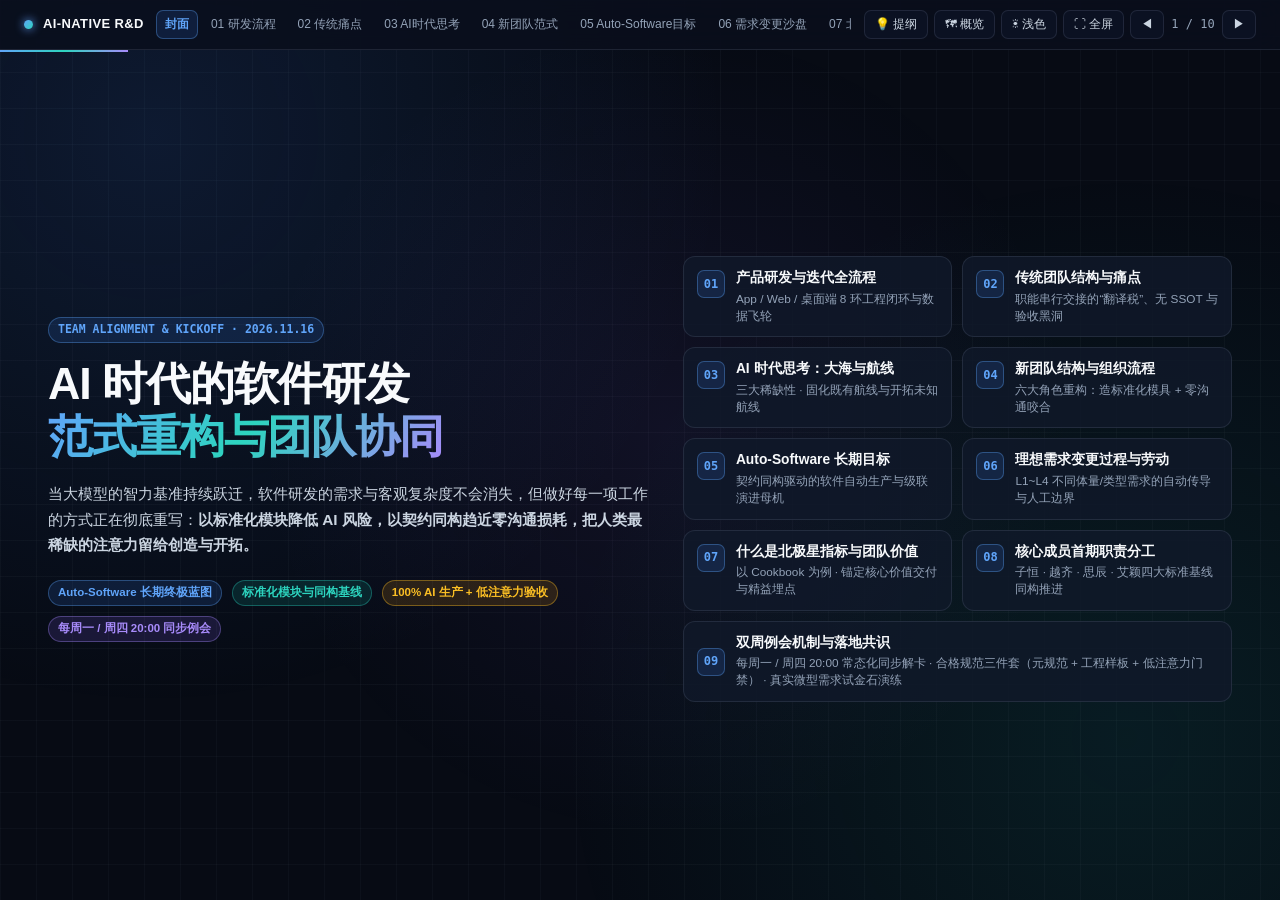
==== commit ebf9c6a0: "feat: update ppt text"" ====
--- a/AI时代研发范式与团队分工.html
+++ b/AI时代研发范式与团队分工.html
@@ -465,6 +465,11 @@
       line-height: 1.42;
     }
 
+    .agenda-item.span-full {
+      grid-column: 1 / -1;
+      align-items: center;
+    }
+
     /* ================= SLIDE 01: PRODUCT LIFECYCLE ================= */
     .platform-strip {
       display: flex;
@@ -1052,7 +1057,165 @@
       color: var(--text-primary);
     }
 
-    /* ================= SLIDE 07: 4 MEMBERS ASSIGNMENT ================= */
+    /* ================= SLIDE 07: NORTH STAR METRIC (COOKBOOK CASE) ================= */
+    .nsm-def-banner {
+      display: grid;
+      grid-template-columns: 1.22fr 0.78fr;
+      gap: 16px;
+      padding: 13px 20px;
+      border-radius: 14px;
+      background: linear-gradient(125deg, var(--accent-teal-bg), var(--accent-blue-bg), var(--accent-amber-bg));
+      border: 1px solid var(--accent-teal-border);
+      align-items: center;
+    }
+
+    .nsm-pills {
+      display: flex;
+      gap: 8px;
+      justify-content: flex-end;
+      flex-wrap: wrap;
+    }
+
+    .nsm-main-grid {
+      display: grid;
+      grid-template-columns: 1.05fr 0.95fr;
+      gap: 16px;
+      align-items: stretch;
+    }
+
+    .nsm-case-card {
+      padding: 15px 18px;
+      display: flex;
+      flex-direction: column;
+      justify-content: space-between;
+      gap: 11px;
+    }
+
+    .nsm-compare-grid {
+      display: grid;
+      grid-template-columns: 0.92fr 1.08fr;
+      gap: 10px;
+    }
+
+    .nsm-box-vanity {
+      padding: 11px 13px;
+      border-radius: 11px;
+      background: var(--accent-rose-bg);
+      border: 1px solid var(--accent-rose-border);
+      display: flex;
+      flex-direction: column;
+      gap: 5px;
+    }
+
+    .nsm-box-star {
+      padding: 11px 13px;
+      border-radius: 11px;
+      background: var(--accent-teal-bg);
+      border: 1px solid var(--accent-teal-border);
+      display: flex;
+      flex-direction: column;
+      gap: 5px;
+    }
+
+    .nsm-triggers-grid {
+      display: grid;
+      grid-template-columns: repeat(3, 1fr);
+      gap: 9px;
+    }
+
+    .nsm-trigger-item {
+      padding: 9px 11px;
+      border-radius: 10px;
+      background: var(--bg-card-subtle);
+      border: 1px solid var(--border-strong);
+      display: flex;
+      flex-direction: column;
+      gap: 4px;
+    }
+
+    .nsm-trigger-item strong {
+      font-size: 12.6px;
+      color: var(--text-primary);
+      display: flex;
+      align-items: center;
+      gap: 5px;
+    }
+
+    .nsm-trigger-item p {
+      font-size: 11.6px;
+      color: var(--text-secondary);
+      line-height: 1.42;
+    }
+
+    .nsm-trigger-evt {
+      margin-top: auto;
+      padding-top: 5px;
+      border-top: 1px dashed var(--border-subtle);
+      font-family: "SF Mono", "JetBrains Mono", Menlo, monospace;
+      font-size: 10.8px;
+      color: var(--accent-teal);
+      font-weight: 600;
+    }
+
+    .nsm-funnel-strip {
+      padding: 10px 13px;
+      border-radius: 10px;
+      background: var(--bg-card-subtle);
+      border: 1px solid var(--accent-blue-border);
+      font-size: 12px;
+      line-height: 1.5;
+      color: var(--text-secondary);
+      display: flex;
+      flex-direction: column;
+      gap: 5px;
+    }
+
+    .nsm-funnel-chain {
+      display: flex;
+      align-items: center;
+      flex-wrap: wrap;
+      gap: 5px;
+      font-size: 11.5px;
+    }
+
+    .nsm-value-col {
+      display: flex;
+      flex-direction: column;
+      gap: 10px;
+    }
+
+    .nsm-val-card {
+      flex: 1;
+      padding: 12px 15px;
+      display: flex;
+      flex-direction: column;
+      justify-content: center;
+      gap: 5px;
+    }
+
+    .nsm-val-head {
+      display: flex;
+      align-items: center;
+      justify-content: space-between;
+      gap: 8px;
+    }
+
+    .nsm-val-head h4 {
+      font-size: 14.2px;
+      font-weight: 750;
+      color: var(--text-primary);
+      display: flex;
+      align-items: center;
+      gap: 7px;
+    }
+
+    .nsm-val-card p {
+      font-size: 12.4px;
+      color: var(--text-secondary);
+      line-height: 1.5;
+    }
+
+    /* ================= SLIDE 08: 4 MEMBERS ASSIGNMENT ================= */
     .scope-notice {
       display: flex;
       align-items: center;
@@ -1380,13 +1543,13 @@
     }
 
     @media (max-width: 1120px) {
-      .cover-hero, .ocean-layout, .rhythm-layout, .scarcity-banner, .autosoft-banner {
+      .cover-hero, .ocean-layout, .rhythm-layout, .scarcity-banner, .autosoft-banner, .nsm-def-banner, .nsm-main-grid, .nsm-compare-grid {
         grid-template-columns: 1fr;
       }
       .lifecycle-grid, .trad-roles-grid, .agenda-stack {
         grid-template-columns: repeat(2, 1fr);
       }
-      .roles-bento, .pain-grid, .paradigm-pillars, .mindset-strip, .endgame-grid {
+      .roles-bento, .pain-grid, .paradigm-pillars, .mindset-strip, .endgame-grid, .nsm-triggers-grid {
         grid-template-columns: 1fr;
       }
       .members-grid, .pipeline-steps, .tiers-overview-grid, .plane-row, .tier-flow-row, .tier-labor-grid {
@@ -1447,8 +1610,9 @@
       <button class="nav-tab" data-index="4">04 新团队范式</button>
       <button class="nav-tab" data-index="5">05 Auto-Software目标</button>
       <button class="nav-tab" data-index="6">06 需求变更沙盘</button>
-      <button class="nav-tab" data-index="7">07 核心职责分工</button>
-      <button class="nav-tab" data-index="8">08 双周例会落地</button>
+      <button class="nav-tab" data-index="7">07 北极星指标</button>
+      <button class="nav-tab" data-index="8">08 核心职责分工</button>
+      <button class="nav-tab" data-index="9">09 双周例会落地</button>
     </nav>
 
     <div class="controls">
@@ -1457,7 +1621,7 @@
       <button class="ctrl-btn" id="btnTheme" title="切换深浅色主题 (快捷键 T)">☀ 浅色</button>
       <button class="ctrl-btn" id="btnFullscreen" title="全屏演示 (快捷键 F)">⛶ 全屏</button>
       <button class="ctrl-btn" id="btnPrev" title="上一页 (←)">◀</button>
-      <span class="page-counter" id="pageCounter">1 / 9</span>
+      <span class="page-counter" id="pageCounter">1 / 10</span>
       <button class="ctrl-btn" id="btnNext" title="下一页 (→)">▶</button>
     </div>
   </header>
@@ -1536,15 +1700,22 @@
             <div class="agenda-item" onclick="goToSlide(7)">
               <div class="agenda-num">07</div>
               <div class="agenda-text">
-                <h4>核心成员首期职责分工</h4>
-                <p>子恒 · 越齐 · 思辰 · 艾颖四大标准基线同构推进</p>
+                <h4>什么是北极星指标与团队价值</h4>
+                <p>以 Cookbook 为例 · 锚定核心价值交付与精益埋点</p>
               </div>
             </div>
             <div class="agenda-item" onclick="goToSlide(8)">
               <div class="agenda-num">08</div>
               <div class="agenda-text">
+                <h4>核心成员首期职责分工</h4>
+                <p>子恒 · 越齐 · 思辰 · 艾颖四大标准基线同构推进</p>
+              </div>
+            </div>
+            <div class="agenda-item span-full" onclick="goToSlide(9)">
+              <div class="agenda-num">09</div>
+              <div class="agenda-text">
                 <h4>双周例会机制与落地共识</h4>
-                <p>周一/周四 20:00 同步解卡 · 合格规范三件套</p>
+                <p>每周一 / 周四 20:00 常态化同步解卡 · 合格规范三件套（元规范 + 工程样板 + 低注意力门禁） · 真实微型需求试金石演练</p>
               </div>
             </div>
           </div>
@@ -2204,12 +2375,163 @@
       </div>
     </section>
 
-    <!-- ==================== SLIDE 07: TEAM RESPONSIBILITIES ==================== -->
-    <section class="slide" data-notes="【第 7 页提示】看完了 Auto-Software 的终极蓝图和四类需求的理想运行方式，再回来看我们现在的首期分工就非常清晰了（点击任意成员卡片可放大）：要让未来的需求能像刚才那样自动级联传导，前提是我们必须先把产品、UI/UX、iOS、Android、Go、Python 的标准基线项目跑通并严格对齐！Web 和桌面端后续直接平移复用；数据分析和系统运维目前先由我来负责统筹。">
+    <!-- ==================== SLIDE 07: NORTH STAR METRIC (COOKBOOK EXAMPLE) ==================== -->
+    <section class="slide" data-notes="【第 7 页提示】前面讲了 Auto-Software 能让需求变更自动传导、十倍提效；但船开得越快，越怕方向偏——如果失去价值校准，AI 只会让我们以十倍速度堆砌没人用的无效功能。所以在进入具体职责分工前，我们以已经落地的 Cookbook 产品规范第 07 层（指标与埋点）为例，拉齐“什么是北极星指标”。先看左边：如果拿 DAU、浏览量或收藏数当目标，用户可能只是睡前刷美图过眼瘾、收藏夹吃灰，关掉 App 还是点外卖；真正的北极星指标必须捕捉“产品把核心价值真正交付给用户的那一刻”——在 Cookbook 里就是“周有效下厨采纳活跃用户数（WAC）”，只有发生复制买菜清单、手动调人数折算克数、或启动全屏跟做才算数。再看右边它对团队的四大重要性（点击任意卡片可放大）：统一产品设计研发靶心、果断砍掉评论盖楼等伪需求、按漏斗精准定位故障归属模块、并倒逼全站只埋 12 个零废话的精益埋点。">
       <div class="slide-inner">
         <div class="slide-header">
           <div>
-            <div class="eyebrow"><span class="eyebrow-pill">PAGE 07</span> PHASE-1 OWNERSHIP &amp; BASELINE ALIGNMENT</div>
+            <div class="eyebrow"><span class="eyebrow-pill">PAGE 07</span> NORTH STAR METRIC &amp; TEAM VALUE ALIGNMENT</div>
+            <h2 class="slide-title">什么是北极星指标？以 Cookbook 为例看团队价值牵引</h2>
+          </div>
+          <p class="slide-subtitle">
+            当 AI 让生产功能的速度提升十倍，团队更需要唯一正确的“价值罗盘”，防止以十倍速度堆砌无效功能。
+          </p>
+        </div>
+
+        <div class="nsm-def-banner">
+          <div>
+            <div class="mono" style="font-size:11.5px;font-weight:700;color:var(--accent-teal);margin-bottom:3px;">WHAT IS A NORTH STAR METRIC?</div>
+            <div style="font-size:14.8px;font-weight:750;color:var(--text-primary);line-height:1.52;">
+              <strong>什么是北极星指标？</strong> —— 衡量<strong>“产品真正把核心价值交付给用户那一刻”</strong>的唯一顶层指标。它剥离“来了多少人、刷了多少页”的流量表象，用<strong>单一可量化契约</strong>将用户真实获益与全团队迭代方向死死锚定在一起。
+            </div>
+          </div>
+          <div class="nsm-pills">
+            <span class="badge badge-teal">🎯 捕捉真实获益瞬间</span>
+            <span class="badge badge-rose">🚫 剔除纯浏览虚荣流量</span>
+            <span class="badge badge-amber">🧭 全栈唯一决策标尺</span>
+          </div>
+        </div>
+
+        <div class="nsm-main-grid">
+          <!-- Left: Cookbook Concrete Example -->
+          <div class="card nsm-case-card">
+            <div style="display:flex;align-items:center;justify-content:space-between;gap:10px;flex-wrap:wrap;">
+              <strong style="font-size:15.2px;color:var(--text-primary);">🍳 实例拆解：【菜谱 Cookbook】如何定义北极星指标？</strong>
+              <span class="badge badge-blue mono">Product/spec/07 · MET-NSM</span>
+            </div>
+
+            <!-- Anti-Vanity vs True North Star Contrast -->
+            <div class="nsm-compare-grid">
+              <div class="nsm-box-vanity">
+                <div style="display:flex;align-items:center;justify-content:space-between;gap:6px;">
+                  <strong style="font-size:12.8px;color:var(--accent-rose);">❌ 易踩坑的“虚荣指标”反例</strong>
+                  <span class="mono" style="font-size:10.5px;color:var(--accent-rose);">流量假繁荣</span>
+                </div>
+                <div style="font-size:13px;font-weight:750;color:var(--text-primary);">日活 DAU / 详情浏览 UV / 收藏总数</div>
+                <p style="font-size:11.8px;color:var(--text-secondary);line-height:1.46;">
+                  用户睡前刷美食图过眼瘾、“收藏夹吃灰只收不做”，关掉 App 转头还是点外卖——<strong>数字涨了，做饭痛点却没解决</strong>。
+                </p>
+              </div>
+
+              <div class="nsm-box-star">
+                <div style="display:flex;align-items:center;justify-content:space-between;gap:6px;">
+                  <strong style="font-size:12.8px;color:var(--accent-teal);">✅ 真正的北极星指标（MET-NSM）</strong>
+                  <span class="mono" style="font-size:10.5px;color:var(--accent-teal);">价值真闭环</span>
+                </div>
+                <div style="font-size:13.5px;font-weight:800;color:var(--text-primary);">周有效下厨用户数（WAC · 每周真动手做饭的人数）</div>
+                <p style="font-size:11.8px;color:var(--text-secondary);line-height:1.46;">
+                  按<strong>去重用户/设备</strong>（未登录游客也算）以<strong>自然周</strong>统计，契合家庭“工作日快手菜 + 周末做大餐”的真实生活节奏。
+                </p>
+              </div>
+            </div>
+
+            <!-- 3 High-Intent Value Delivery Triggers -->
+            <div>
+              <div style="font-size:12px;font-weight:700;color:var(--text-secondary);margin-bottom:6px;">
+                📌 怎么判断用户“真去下厨了”？一周内只要做过以下<strong style="color:var(--text-primary);">任意 1 个备菜 / 做菜动作</strong>即计入 WAC：
+              </div>
+              <div class="nsm-triggers-grid">
+                <div class="nsm-trigger-item">
+                  <strong>🍳 1. 点开全屏跟做</strong>
+                  <p>进入大字号分步做菜页，真正把手机或平板支在灶台旁开火做饭。</p>
+                  <div class="nsm-trigger-evt">EVT-11 · stage=='start'</div>
+                </div>
+                <div class="nsm-trigger-item">
+                  <strong>⚖️ 2. 按吃饭人数改用量</strong>
+                  <p>详情页把 2 人份改成 4 人份看调料克数（连点只算最终停下的 1 次）。</p>
+                  <div class="nsm-trigger-evt">EVT-10 · servings_scaled</div>
+                </div>
+                <div class="nsm-trigger-item">
+                  <strong>📋 3. 复制买菜清单</strong>
+                  <p>把早中晚三餐要买的菜合并成一张清单，复制到剪贴板准备去买菜。</p>
+                  <div class="nsm-trigger-evt">EVT-06 · action=='copy'</div>
+                </div>
+              </div>
+            </div>
+
+            <!-- Upward/Downward Spec Binding -->
+            <div class="nsm-funnel-strip">
+              <div style="display:flex;align-items:center;justify-content:space-between;gap:8px;flex-wrap:wrap;">
+                <strong style="color:var(--accent-blue);font-size:12.2px;">🔗 07 层上下咬合：5 段过程转化率共同托举北极星（全站仅靠 12 个精益埋点支撑）：</strong>
+                <span class="badge badge-teal mono" style="font-size:10.5px;">0 无效曝光埋点</span>
+              </div>
+              <div class="nsm-funnel-chain">
+                <span class="badge">① 填口味忌口比例</span>
+                <span>➔</span>
+                <span class="badge">② 推荐三餐被采纳比例</span>
+                <span>➔</span>
+                <span class="badge">③ 搜菜点进详情比例</span>
+                <span>➔</span>
+                <span class="badge">④ 跟做到最后一步比例</span>
+                <span>➔</span>
+                <span class="badge">⑤ 收藏夹回头再看比例</span>
+                <strong style="color:var(--accent-teal);">⟹ 推高 WAC</strong>
+              </div>
+            </div>
+          </div>
+
+          <!-- Right: 4 Core Values to the Team -->
+          <div class="nsm-value-col">
+            <div class="card interactive nsm-val-card" onclick="openSpotlight('nsm_v1')" style="border-left:3px solid var(--accent-blue);">
+              <div class="nsm-val-head">
+                <h4><span class="badge badge-blue mono">价值 01</span> 统一跨职能靶心：把“做完功能”对齐为“帮用户做成饭”</h4>
+                <span class="mono" style="font-size:11px;color:var(--text-muted);">点击放大 ↗</span>
+              </div>
+              <p>
+                防止各岗位自顾自刷局部数据（如推荐光推好看难做的硬菜骗点击、一上来强弹登录框把人吓跑）。全员只问<strong>“这改动让做饭更省心了吗？”</strong>——由此才有了<strong>免登录先看菜谱、改人数绝不算成 <code>0.7 个鸡蛋</code>、做菜时手机常亮不黑屏</strong>等核心设计。
+              </p>
+            </div>
+
+            <div class="card interactive nsm-val-card" onclick="openSpotlight('nsm_v2')" style="border-left:3px solid var(--accent-amber);">
+              <div class="nsm-val-head">
+                <h4><span class="badge badge-amber mono">价值 02</span> 需求排期硬过滤器：防 AI 时代“十倍速堆砌伪需求”</h4>
+                <span class="mono" style="font-size:11px;color:var(--text-muted);">点击放大 ↗</span>
+              </div>
+              <p>
+                不靠拍脑袋争优先级，直接拿 WAC 当尺子量：<strong>“评论区盖楼 / 晒图朋友圈”</strong>虽能让人多刷会儿手机，却不帮人把饭做出来，果断砍掉不做；而<strong>“输入家里仅剩的土豆和鸡蛋，直接搜出能做哪道菜”</strong>能立刻促成下厨，优先排期。
+              </p>
+            </div>
+
+            <div class="card interactive nsm-val-card" onclick="openSpotlight('nsm_v3')" style="border-left:3px solid var(--accent-violet);">
+              <div class="nsm-val-head">
+                <h4><span class="badge badge-violet mono">价值 03</span> 出问题精准定位模块：看哪环掉链子，告别跨岗扯皮</h4>
+                <span class="mono" style="font-size:11px;color:var(--text-muted);">点击放大 ↗</span>
+              </div>
+              <p>
+                WAC 不涨时顺着 5 段漏斗直接找病根：用户连点“换一换”超 <code>4次</code> 还不满意 ➔ 查<strong>后端配餐推荐规则</strong>；搜不出菜超 <code>10%</code> ➔ 补<strong>同义词库（如搜番茄也能出西红柿）</strong>；跟做一半退出多 ➔ 调<strong>设计/客户端湿手翻页与计时器交互</strong>。
+              </p>
+            </div>
+
+            <div class="card interactive nsm-val-card" onclick="openSpotlight('nsm_v4')" style="border-left:3px solid var(--accent-teal);">
+              <div class="nsm-val-head">
+                <h4><span class="badge badge-teal mono">价值 04</span> 倒逼“以终为始”精益埋点：少写脏代码，复盘不吵架</h4>
+                <span class="mono" style="font-size:11px;color:var(--text-muted);">点击放大 ↗</span>
+              </div>
+              <p>
+                严守第 <code>07</code> 层红线：<strong>算指标用不上的曝光埋点一律不埋</strong>。全站只维护 <code>12</code> 个关键埋点，且写代码前就定死防刷规则（如从 2 人连点调到 6 人只记 1 次、来回切页面不重复计数），研发省事、数据干净。
+              </p>
+            </div>
+          </div>
+        </div>
+      </div>
+    </section>
+
+    <!-- ==================== SLIDE 08: TEAM RESPONSIBILITIES ==================== -->
+    <section class="slide" data-notes="【第 8 页提示】看完了 Auto-Software 的终极蓝图、四类需求的运行方式以及牵引全团队的北极星指标罗盘，再回来看我们现在的首期分工就非常清晰了（点击任意成员卡片可放大）：要让未来的需求能像刚才那样高质量自动级联传导，前提是我们必须先把产品、UI/UX、iOS、Android、Go、Python 的标准基线项目跑通并严格对齐！Web 和桌面端后续直接平移复用；数据分析和系统运维目前先由我来负责统筹。">
+      <div class="slide-inner">
+        <div class="slide-header">
+          <div>
+            <div class="eyebrow"><span class="eyebrow-pill">PAGE 08</span> PHASE-1 OWNERSHIP &amp; BASELINE ALIGNMENT</div>
             <h2 class="slide-title">以终为始的首期分工：核心成员职责与跨端基线对齐</h2>
           </div>
           <p class="slide-subtitle">
@@ -2344,12 +2666,12 @@
       </div>
     </section>
 
-    <!-- ==================== SLIDE 08: MEETING CADENCE & EXECUTION ==================== -->
-    <section class="slide" data-notes="【第 8 页提示】最后明确我们接下来的推进节奏：从今天开始，每周一和周四晚上 8 点，我们准时一起开会（本周四晚 8 点就是第一次同步）。开会不搞形式主义汇报，每人直接投屏同步距离上次开会的实际进展，跨端对齐卡住的问题当场讨论拍板。前期大家造模具、定规范体感会比直接写业务代码慢一点，这是完全正常的基建复利投入，先搭最小骨架，尽快拿一个真实小需求跑通 Auto-Software 全链路试金石！">
+    <!-- ==================== SLIDE 09: MEETING CADENCE & EXECUTION ==================== -->
+    <section class="slide" data-notes="【第 9 页提示】最后明确我们接下来的推进节奏：从今天开始，每周一和周四晚上 8 点，我们准时一起开会（本周四晚 8 点就是第一次同步）。开会不搞形式主义汇报，每人直接投屏同步距离上次开会的实际进展，跨端对齐卡住的问题当场讨论拍板。前期大家造模具、定规范体感会比直接写业务代码慢一点，这是完全正常的基建复利投入，先搭最小骨架，尽快拿一个真实小需求跑通 Auto-Software 全链路试金石！">
       <div class="slide-inner">
         <div class="slide-header">
           <div>
-            <div class="eyebrow"><span class="eyebrow-pill">PAGE 08</span> CADENCE, DELIVERABLES &amp; MINDSET</div>
+            <div class="eyebrow"><span class="eyebrow-pill">PAGE 09</span> CADENCE, DELIVERABLES &amp; MINDSET</div>
             <h2 class="slide-title">常态化例会机制、交付物标准与落地共识</h2>
           </div>
           <p class="slide-subtitle">
@@ -2578,19 +2900,55 @@
           '<strong>后端基线与 API 契约协同：</strong>牵头确立 Go 后端标准代码结构基线及需求中涉及 Go 后端迭代的部分，联合刘思辰、郭越齐共同拉通前后端统一 API 契约规范。',
           '<strong>阶段演进衔接：</strong>待双端基线项目与后端契约率先打通对齐后，再在此坚实底座上延伸串联单个需求从「产品变更 → 设计稿变更 → 前后端代码变更 → 测试上线」的端到端标准闭环。'
         ]
+      },
+      nsm_v1: {
+        badge: 'NORTH STAR VALUE · 01',
+        title: '统一跨职能靶心：把“做完功能”对齐为“真正帮用户做成这顿饭”',
+        items: [
+          '<strong>没有北极星时的团队内耗：</strong>推荐侧为了刷点击率，专推重油重辣、步骤繁琐的硬菜（好看但新手根本不敢做）；增长侧为了刷注册量，一进首页就强弹登录框（直接把急着做晚饭的用户劝退）。',
+          '<strong>确立 WAC（周有效下厨用户数）后的共识：</strong>产品、设计、iOS/Android 与 Go/Python 对齐同一把尺子——<strong>“这项设计是不是让用户进厨房更省心了？”</strong>',
+          '<strong>Cookbook 落地印证：</strong>正因瞄准 WAC，产品才坚持：① <strong>不登录也能先看菜谱</strong>，点收藏触发登录完系统自动帮他收好，不用回头再点一遍；② <strong>改人数绝不算成反人类的 <code>0.7 个鸡蛋</code></strong>；③ <strong>做菜时手机屏幕自动常亮不锁屏</strong>，省去满手油污解锁手机的抓狂。'
+        ]
+      },
+      nsm_v2: {
+        badge: 'NORTH STAR VALUE · 02',
+        title: '需求排期硬过滤器：防止 AI 时代“十倍速堆砌伪需求”',
+        items: [
+          '<strong>AI 时代的新陷阱：</strong>当 AI 让写代码快十倍时，最大的危险不再是“做不出来”，而是“不加筛选地以十倍速度堆砌臃肿无用的功能”，最后把产品做成体验稀碎的四不像。',
+          '<strong>用北极星替代拍脑袋争论：</strong>面对任何新点子，团队只问一句：<strong>“做这件事，能帮更多用户真正动手把饭做出来（提升 WAC）吗？”</strong>',
+          '<strong>Cookbook 落地印证：</strong>“评论区盖楼、晒美食发动态圈”虽然能拉高刷手机的停留时长，但对帮用户备菜下厨毫无帮助，果断划入<strong>明确不做（Non-Goals）</strong>；相反，<strong>“输入冰箱里仅剩的土豆、鸡蛋，直接搜出今晚能做哪道菜；万一条件选太多（比如还限定 10 分钟做好）一道都搜不到，页面主动提示‘放宽到 20 分钟有 6 道家常菜可做’帮用户救场”</strong>，能直接避免用户放弃做饭去点外卖，自然优先排期。'
+        ]
+      },
+      nsm_v3: {
+        badge: 'NORTH STAR VALUE · 03',
+        title: '出问题精准定位模块：顺着漏斗找病根，告别跨岗扯皮',
+        items: [
+          '<strong>北极星是“果”，5 段过程转化率是“因”：</strong>只看顶层总人数没法直接指导改代码，所以同步把 WAC 拆成了从“填口味忌口 ➔ 看三餐推荐 ➔ 搜菜谱 ➔ 全屏跟做 ➔ 回看收藏”的 5 段转化率。',
+          '<strong>线上数据波动时直接定位责任方（Cookbook 实例）：</strong><br>• 用户在首页连点“换一换”超过 <code>4 次</code> 还不点进菜谱 ➔ <strong>后端配餐规则组</strong>去查是不是忌口过滤后可选的菜太少；<br>• 用户搜食材超过 <code>10%</code> 搜不出结果 ➔ <strong>检索/数据侧</strong>去补同义词库（比如让搜“番茄”也能搜出写着“西红柿”的菜谱）；<br>• 用户点开了全屏跟做，但一半人没看到最后一步就退出了 ➔ <strong>UI 设计与客户端</strong>去查是不是步骤切得太碎、或者倒计时弹窗挡住了湿手翻页。'
+        ]
+      },
+      nsm_v4: {
+        badge: 'NORTH STAR VALUE · 04',
+        title: '倒逼“以终为始”精益埋点：研发少写脏代码，复盘零口径打架',
+        items: [
+          '<strong>严守产品规范第 07 层红线：</strong>“算指标用不上的曝光埋点，一个都不许埋”。传统团队常拍脑袋提上百个曝光埋点，研发写得痛苦、上线后根本没人看；Cookbook 从 WAC 反向推导，全站<strong>只埋 12 个核心动作事件</strong>就完整算清了所有核心指标。',
+          '<strong>写代码前就定死防刷规则：</strong>为了防止虚假数据把北极星指标“注水”，文档提前定好细节——比如用户在详情页把人数从 2 人连点加号调到 6 人，系统等他停手半秒后<strong>只记 1 次换算</strong>（而不是连记 4 次）；用户在底部几个页面来回切换，也绝不重复算浏览次数。',
+          '<strong>团队协同收益：</strong>客户端代码干干净净，测试对照 12 条清单就能逐项打勾，上线后复盘再也不会出现“两套统计口径算出来数字打架”的内耗。'
+        ]
       }
     };
 
     const slideTitles = [
-      { num: '封面', title: 'AI 时代的软件研发范式重构与团队协同', desc: '启动会总纲与八大核心议题导航' },
+      { num: '封面', title: 'AI 时代的软件研发范式重构与团队协同', desc: '启动会总纲与九大核心议题导航' },
       { num: 'PAGE 01', title: '软件产品的研发与持续迭代全流程', desc: 'App / Web / 桌面端通用的 8 环研发交付与数据反馈飞轮' },
       { num: 'PAGE 02', title: '传统团队的职位结构与工作组织痛点', desc: '职能串行交接下的翻译税、快照文档腐烂与人肉验收黑洞' },
       { num: 'PAGE 03', title: 'AI 时代的思考：稀缺性转移与大海航线', desc: '注意力/创造力/信息吞吐稀缺 · 标准化既有航线与借 AI 开拓新航线' },
       { num: 'PAGE 04', title: '新软件团队的结构与工作组织流程', desc: '用研归于人类源头洞察 · 六大角色打造标准模块达成 100% AI 生产 + 低成本验收' },
       { num: 'PAGE 05', title: 'Auto-Software 长期建设目标', desc: '上下游标准规范对齐 · 源头改一处驱动各代码仓自动提 PR 与分仓把关合入' },
       { num: 'PAGE 06', title: '理想终态推演：不同需求变更过程与人类劳动', desc: 'L1 微小局部 / L2 纯业务逻辑 / L3 标准新功能 / L4 破界创新的实例与分角色劳动' },
-      { num: 'PAGE 07', title: '以终为始的首期分工：核心成员职责与基线对齐', desc: '李子恒 · 郭越齐 · 刘思辰 · 顾艾颖职责分工与四大基线同构对齐架构' },
-      { num: 'PAGE 08', title: '每周一/四 20:00 例会机制与落地共识', desc: '双周同步解卡制度 · 合格规范三件套 · 真实微型需求试金石演练' }
+      { num: 'PAGE 07', title: '什么是北极星指标？以 Cookbook 为例看价值牵引', desc: '周有效下厨用户数（WAC）反虚荣口径 · 统一团队靶心、裁剪伪需求、漏斗归因与精益埋点' },
+      { num: 'PAGE 08', title: '以终为始的首期分工：核心成员职责与基线对齐', desc: '李子恒 · 郭越齐 · 刘思辰 · 顾艾颖职责分工与四大基线同构对齐架构' },
+      { num: 'PAGE 09', title: '每周一/四 20:00 例会机制与落地共识', desc: '双周同步解卡制度 · 合格规范三件套 · 真实微型需求试金石演练' }
     ];
 
     const sandboxData = {
@@ -2752,6 +3110,9 @@
       navTabs.forEach((t, idx) => {
         t.classList.toggle('active', idx === currentIndex);
       });
+      if (navTabs[currentIndex]) {
+        navTabs[currentIndex].scrollIntoView({ behavior: 'smooth', block: 'nearest', inline: 'nearest' });
+      }
       const pct = ((currentIndex + 1) / slides.length) * 100;
       progressFill.style.width = pct + '%';
       pageCounter.textContent = (currentIndex + 1) + ' / ' + slides.length;
@@ -2856,7 +3217,7 @@
         toggleFullscreen();
       } else if (e.key.toLowerCase() === 'g') {
         toggleOverview();
-      } else if (e.key >= '0' && e.key <= '8') {
+      } else if (e.key >= '0' && e.key <= '9') {
         goToSlide(Number(e.key));
       }
     });
